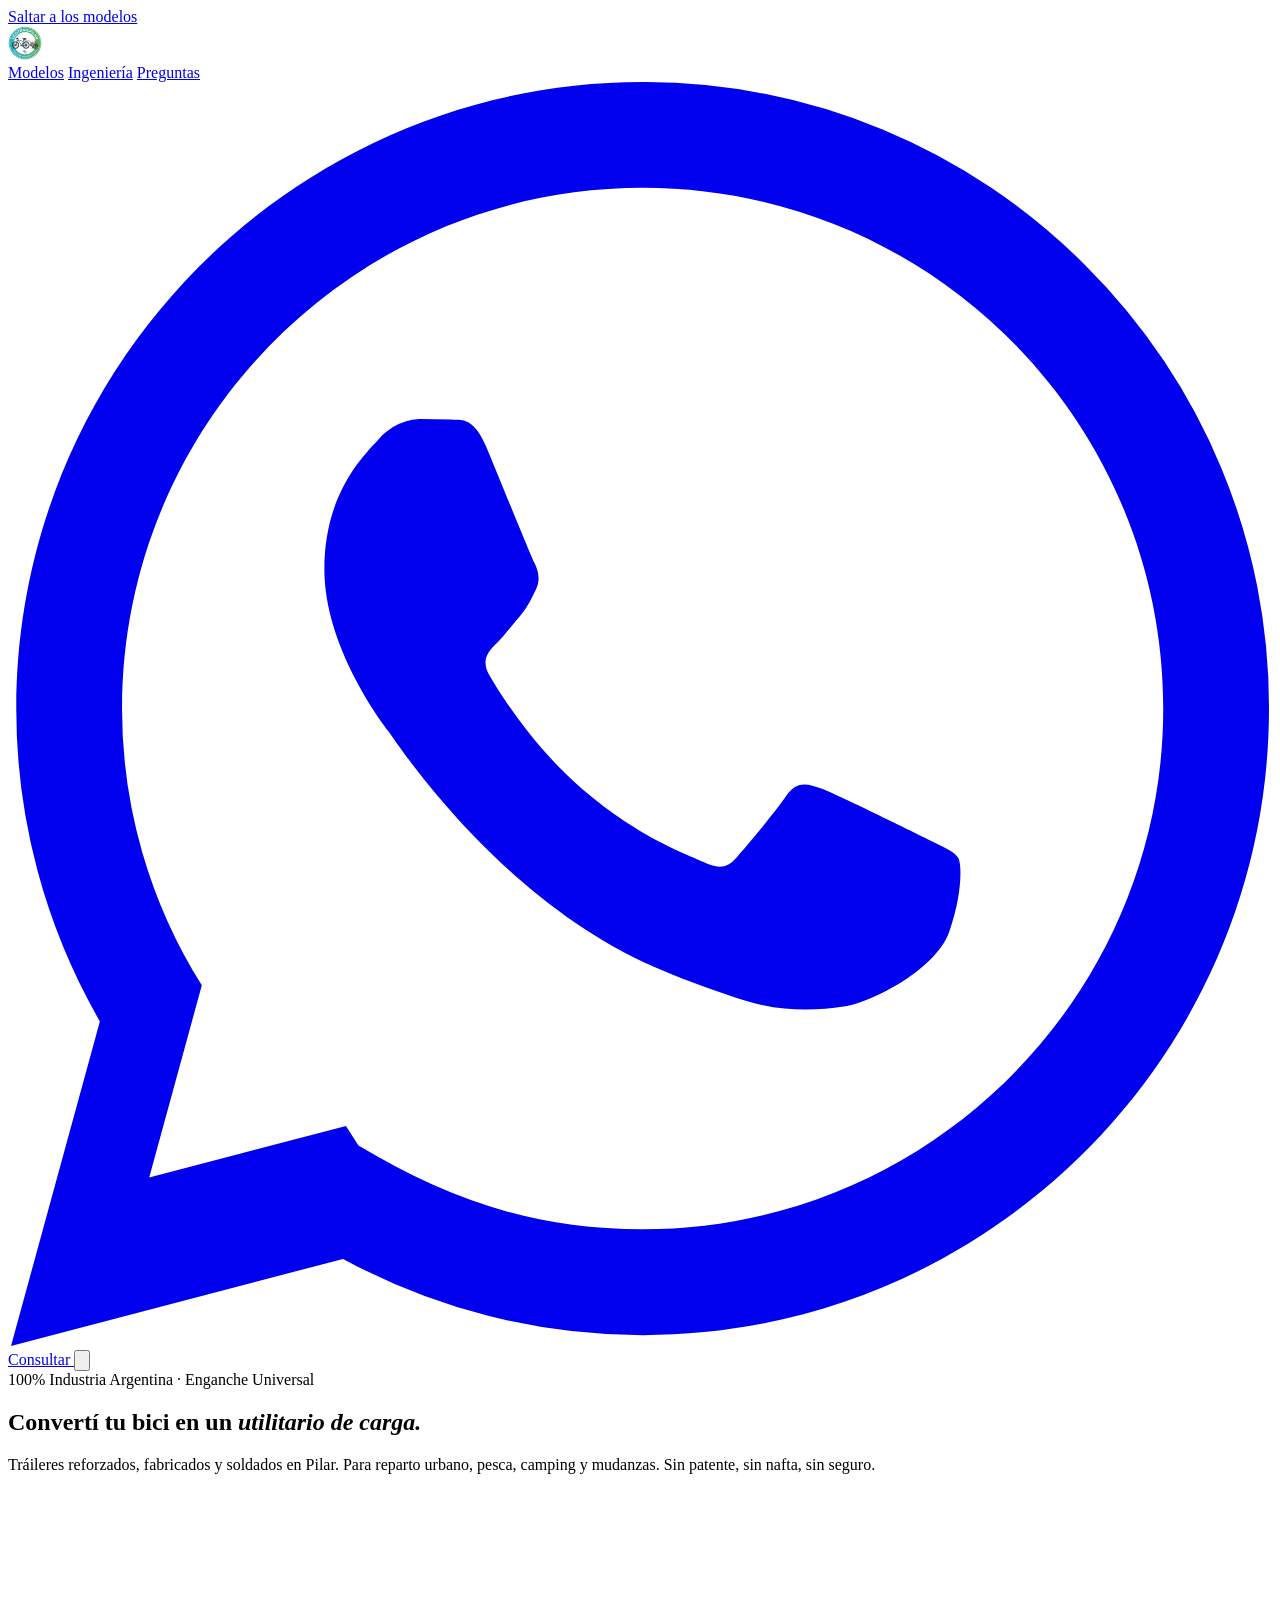
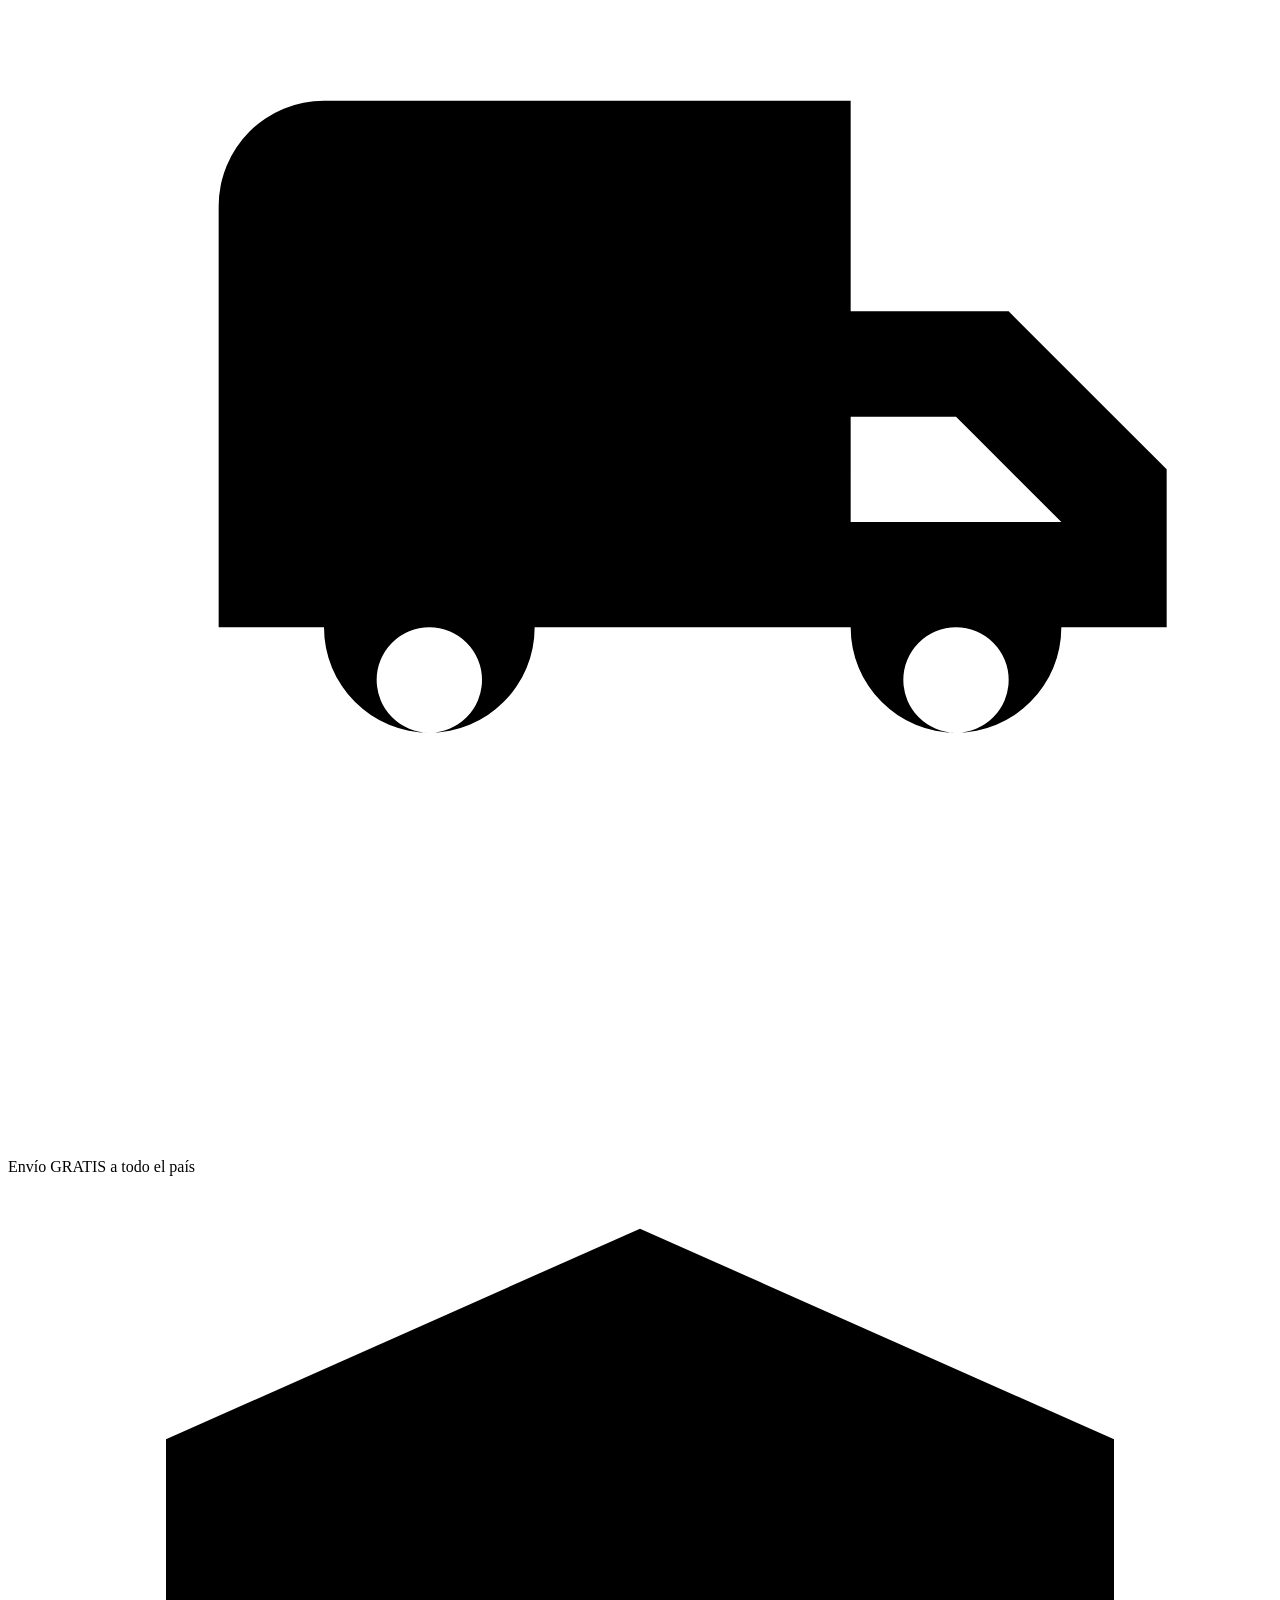
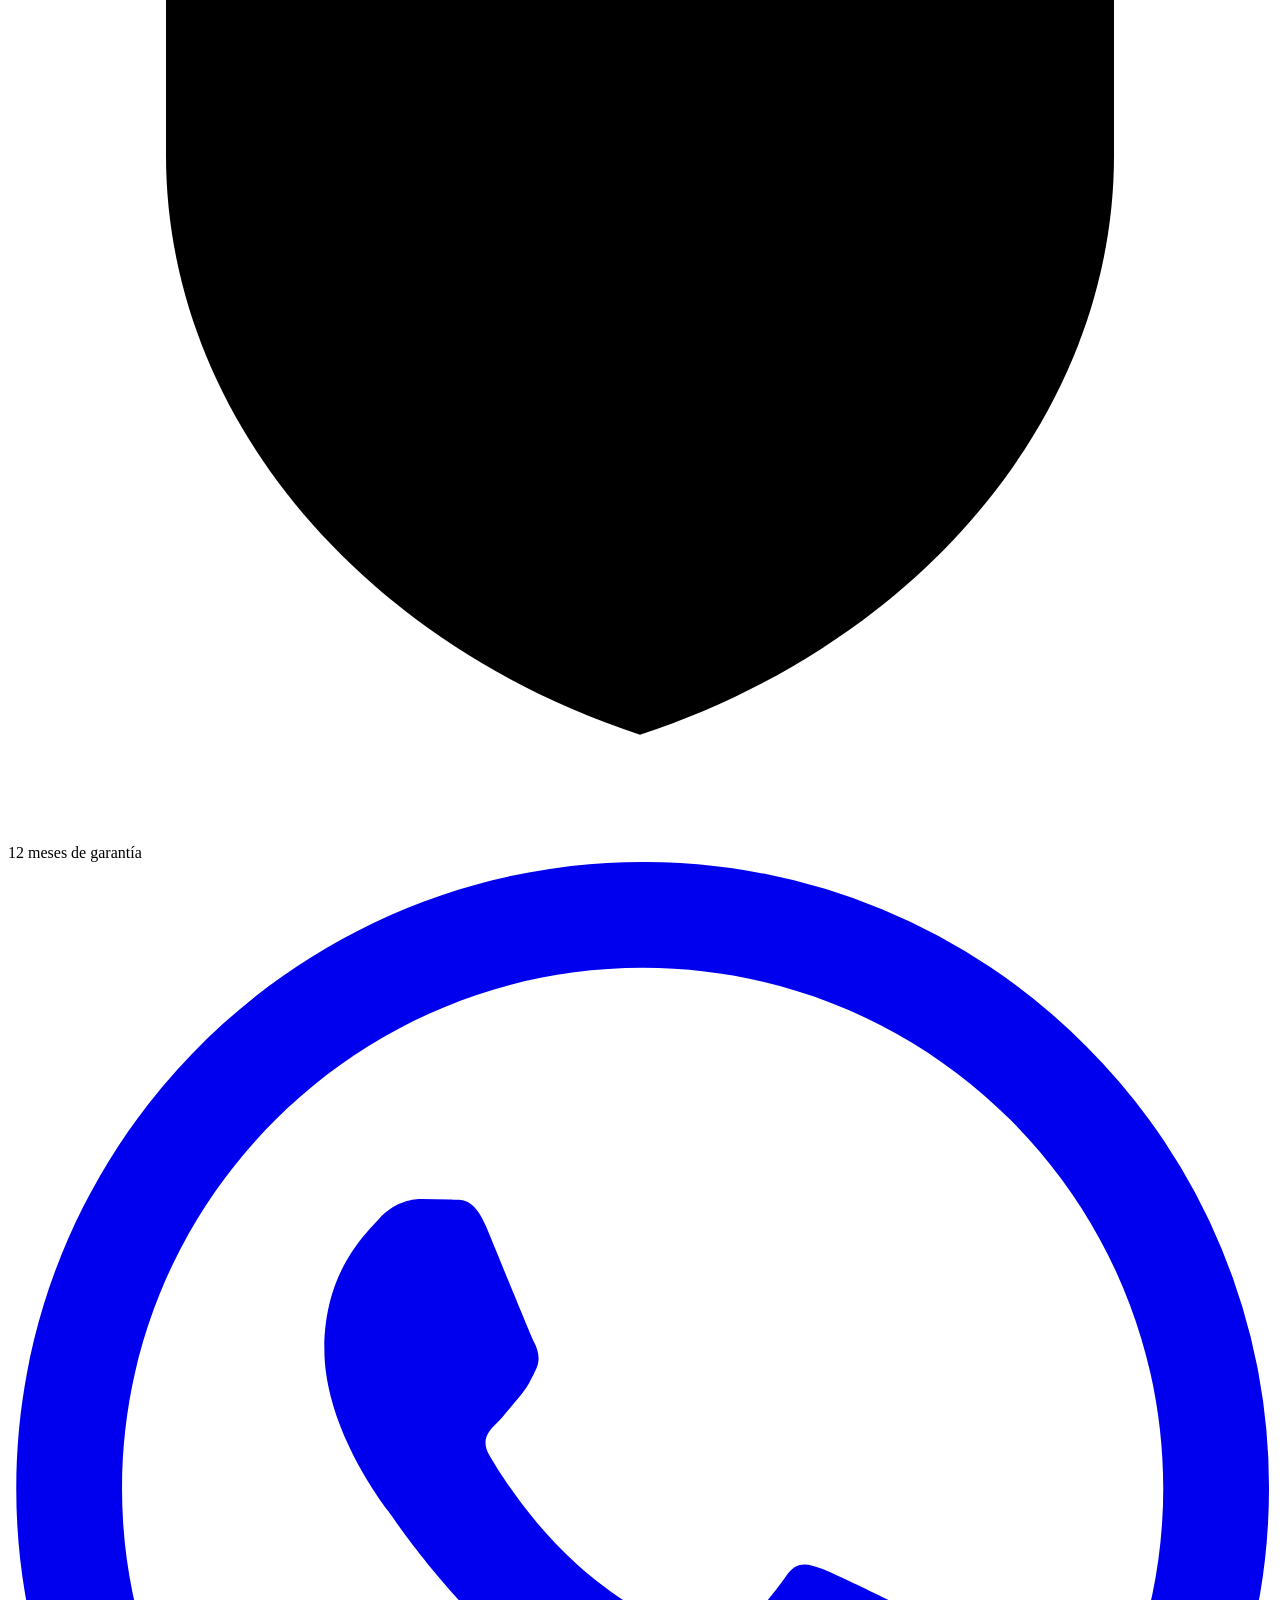
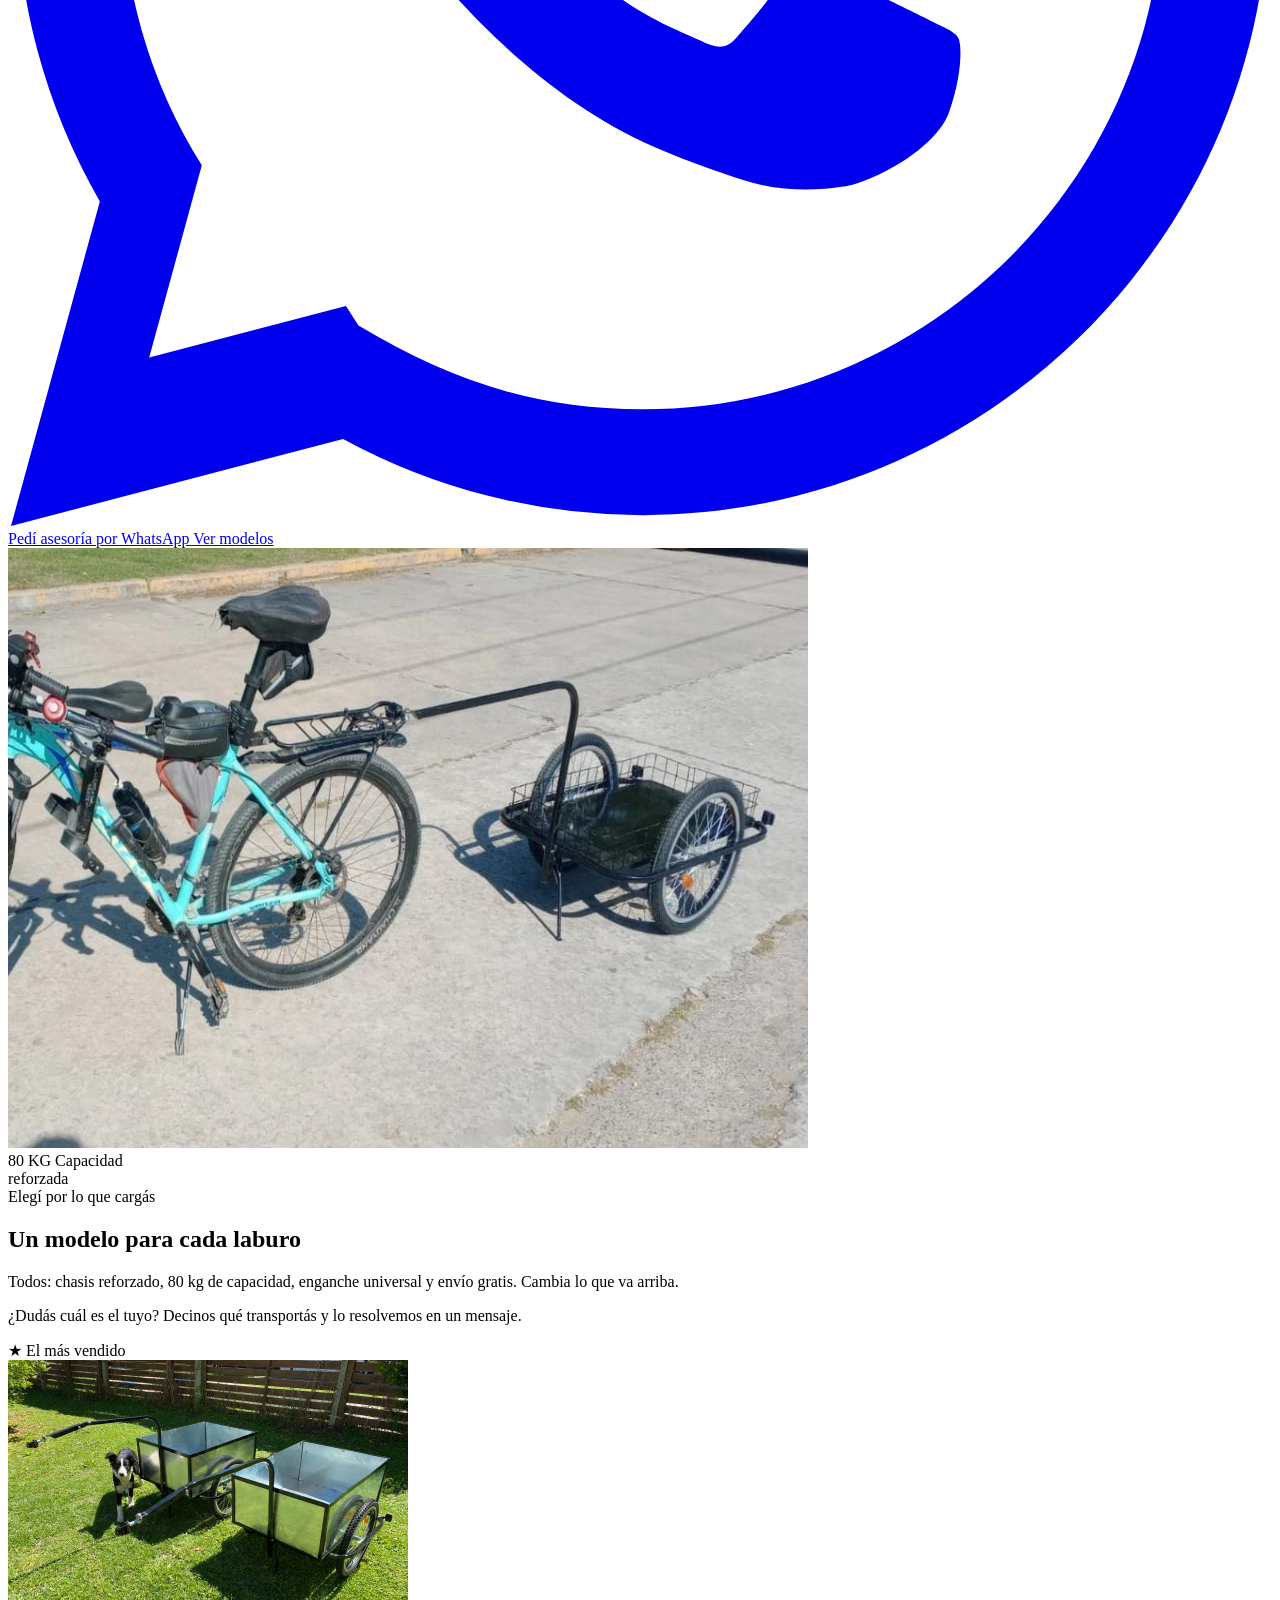
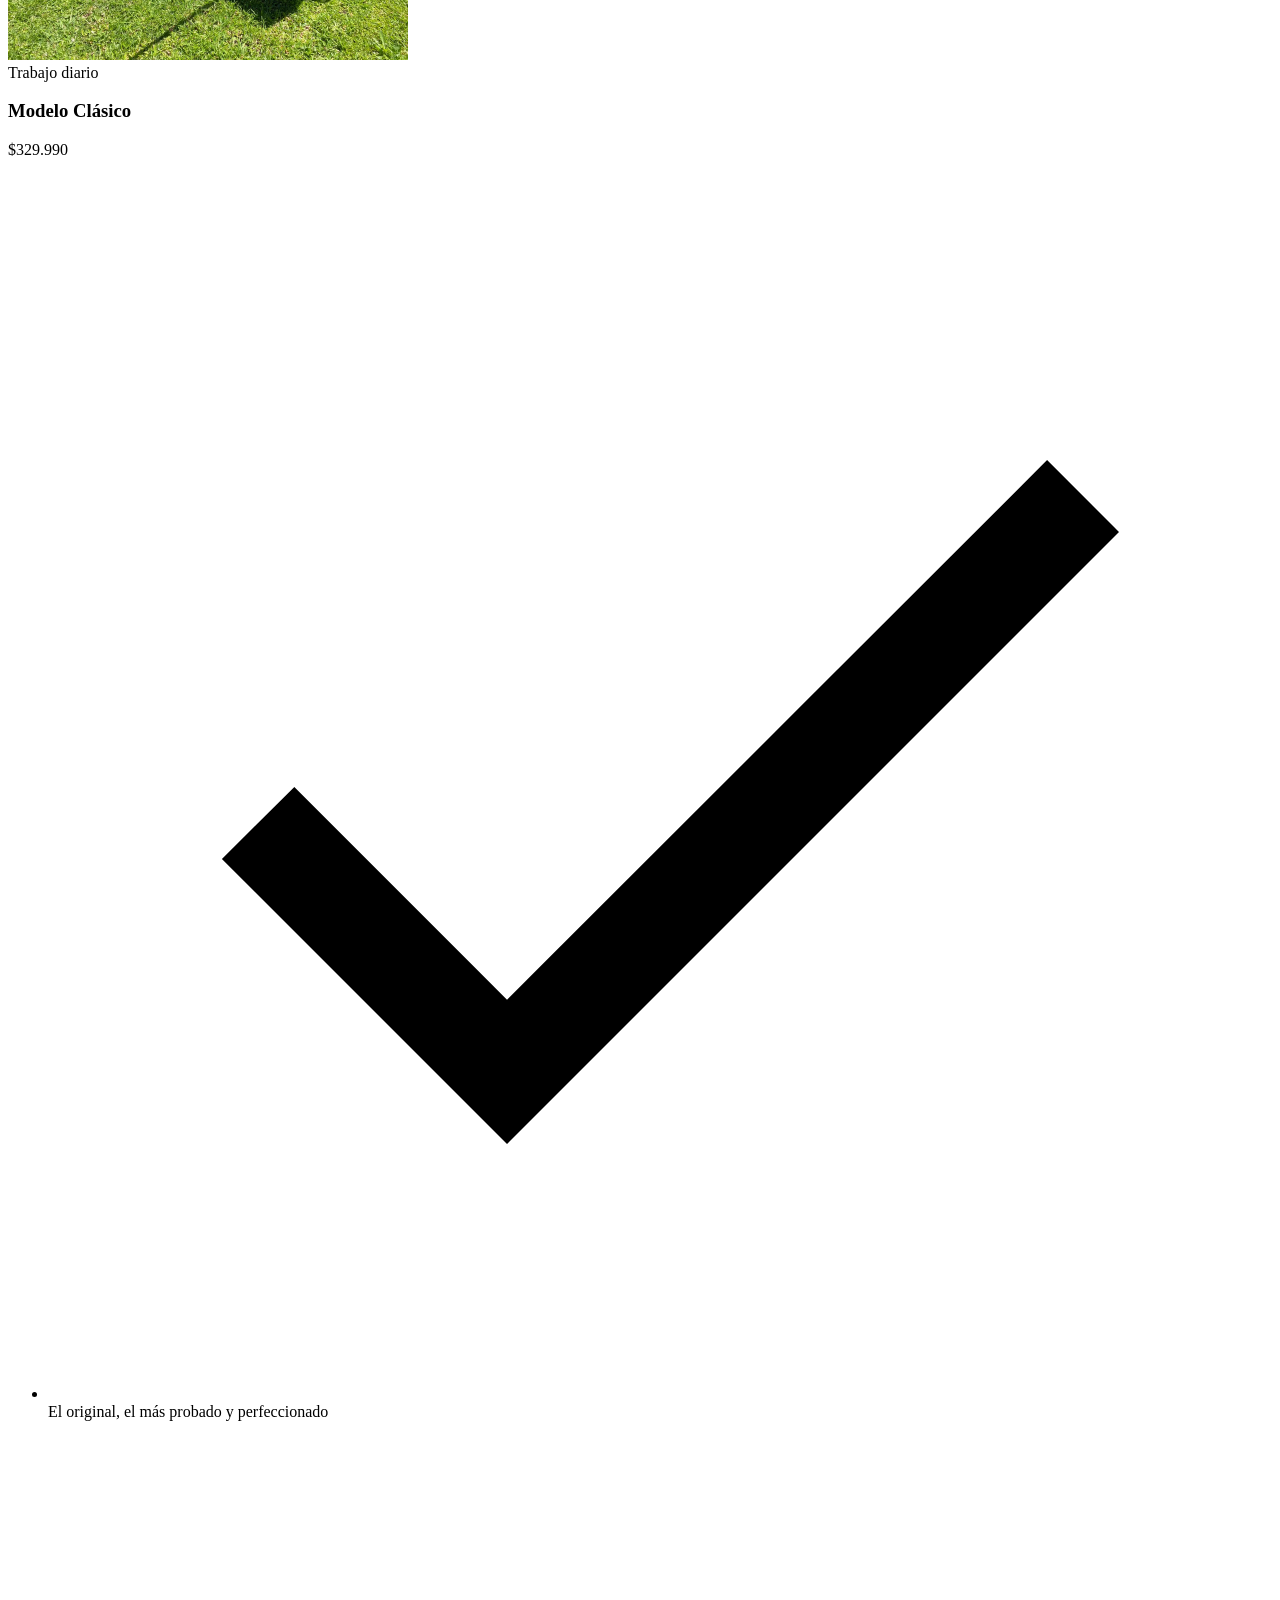
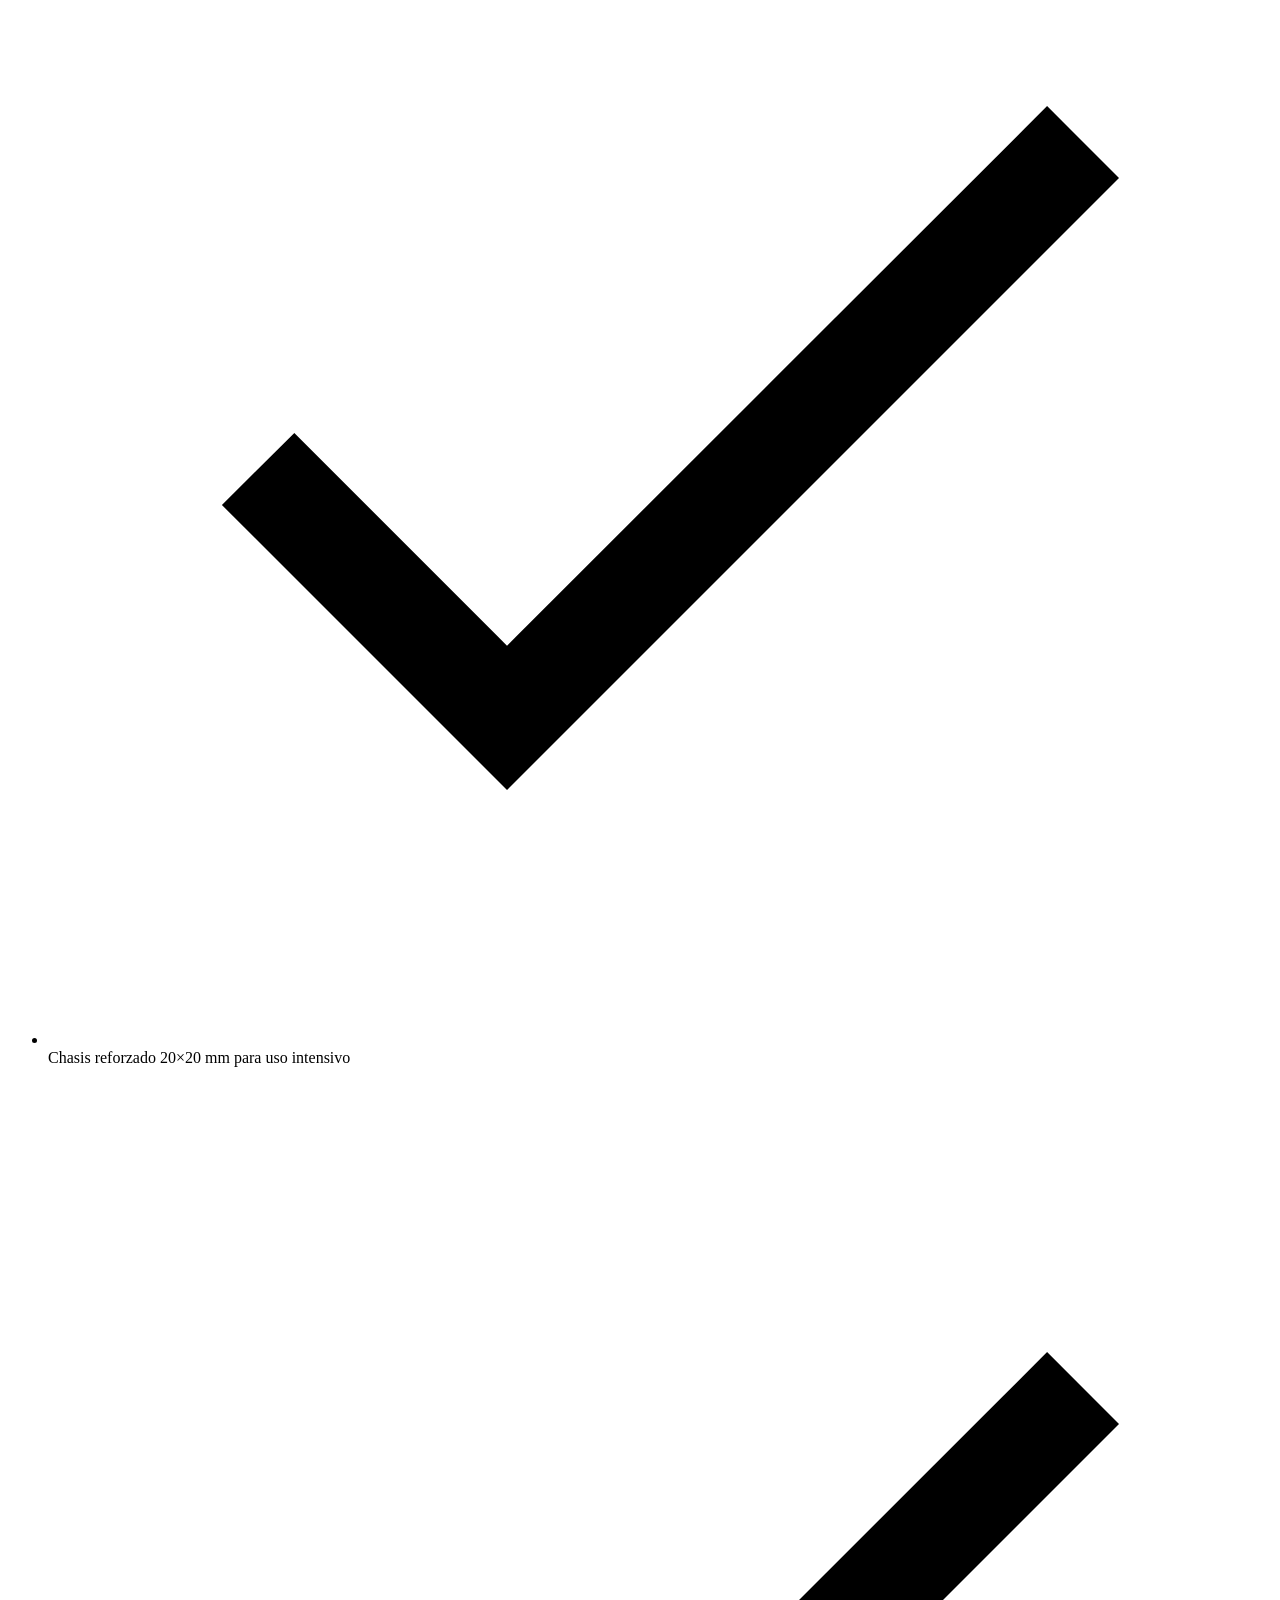
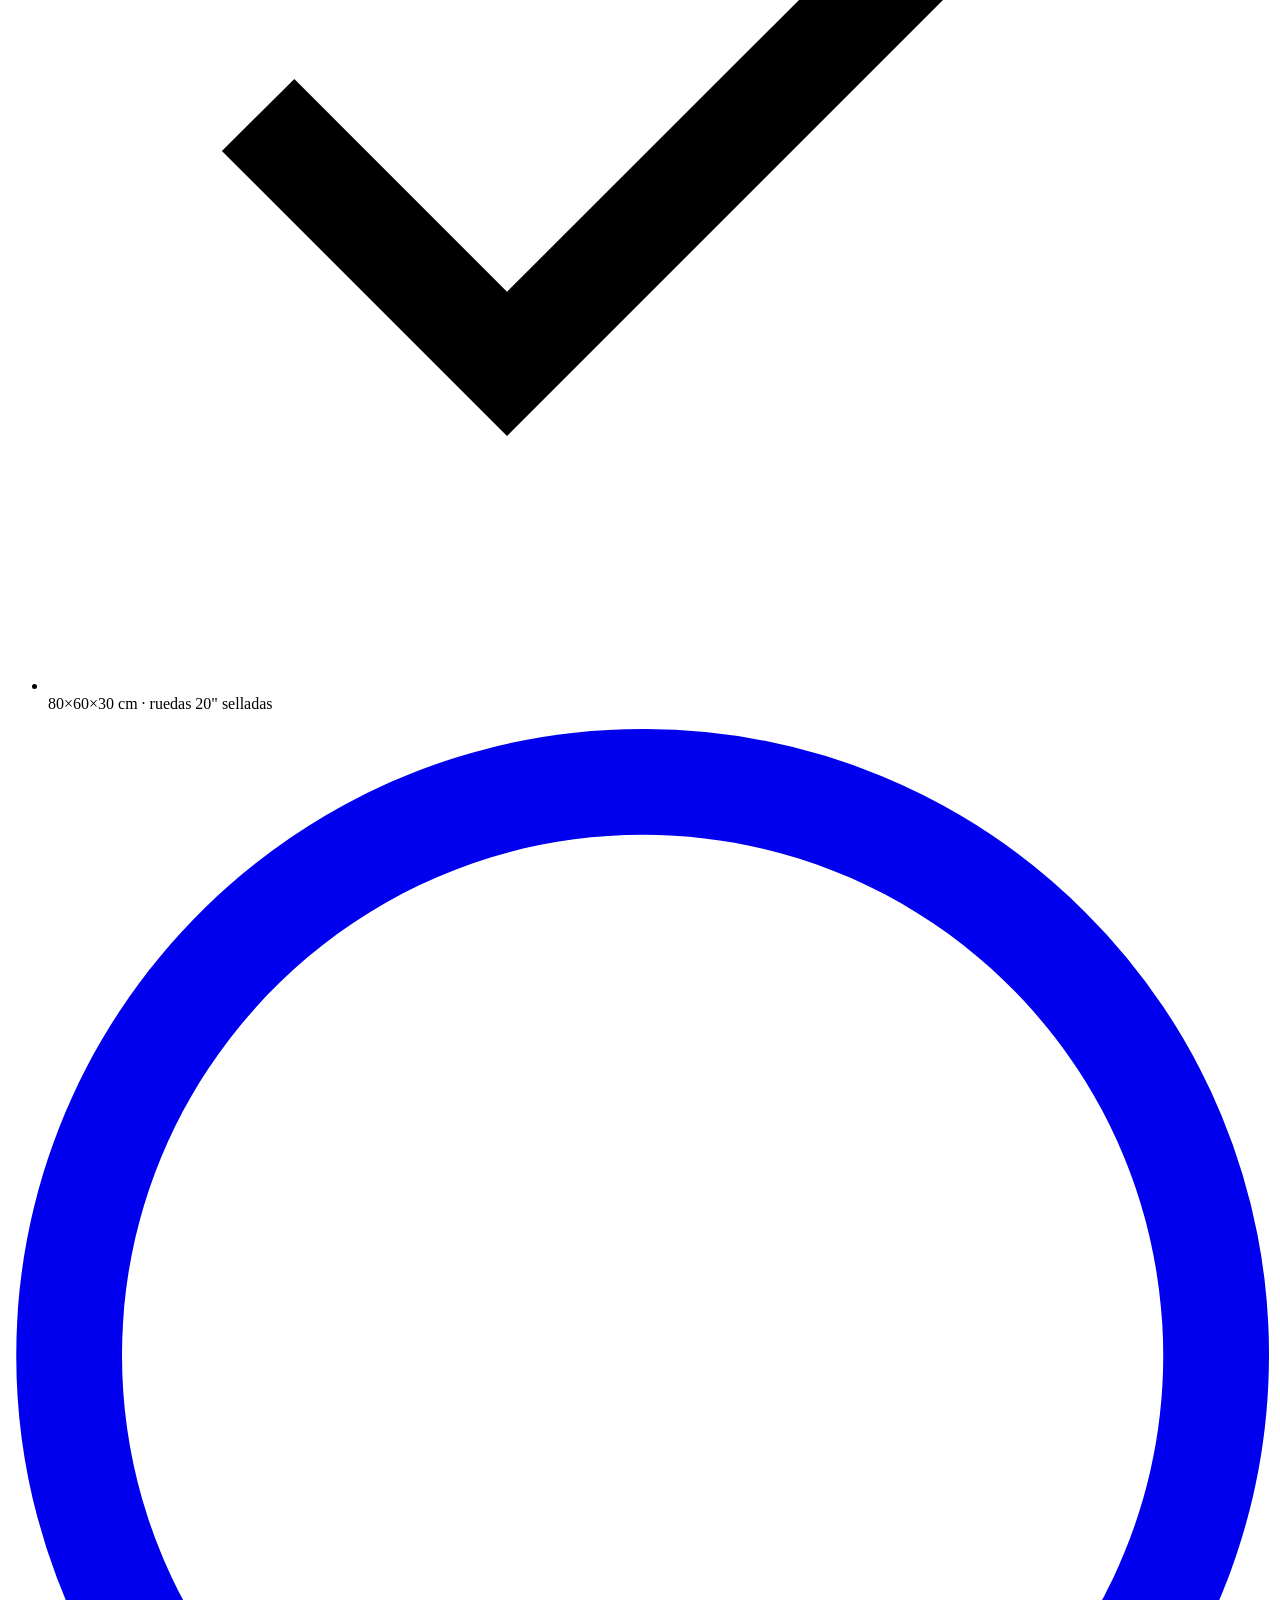
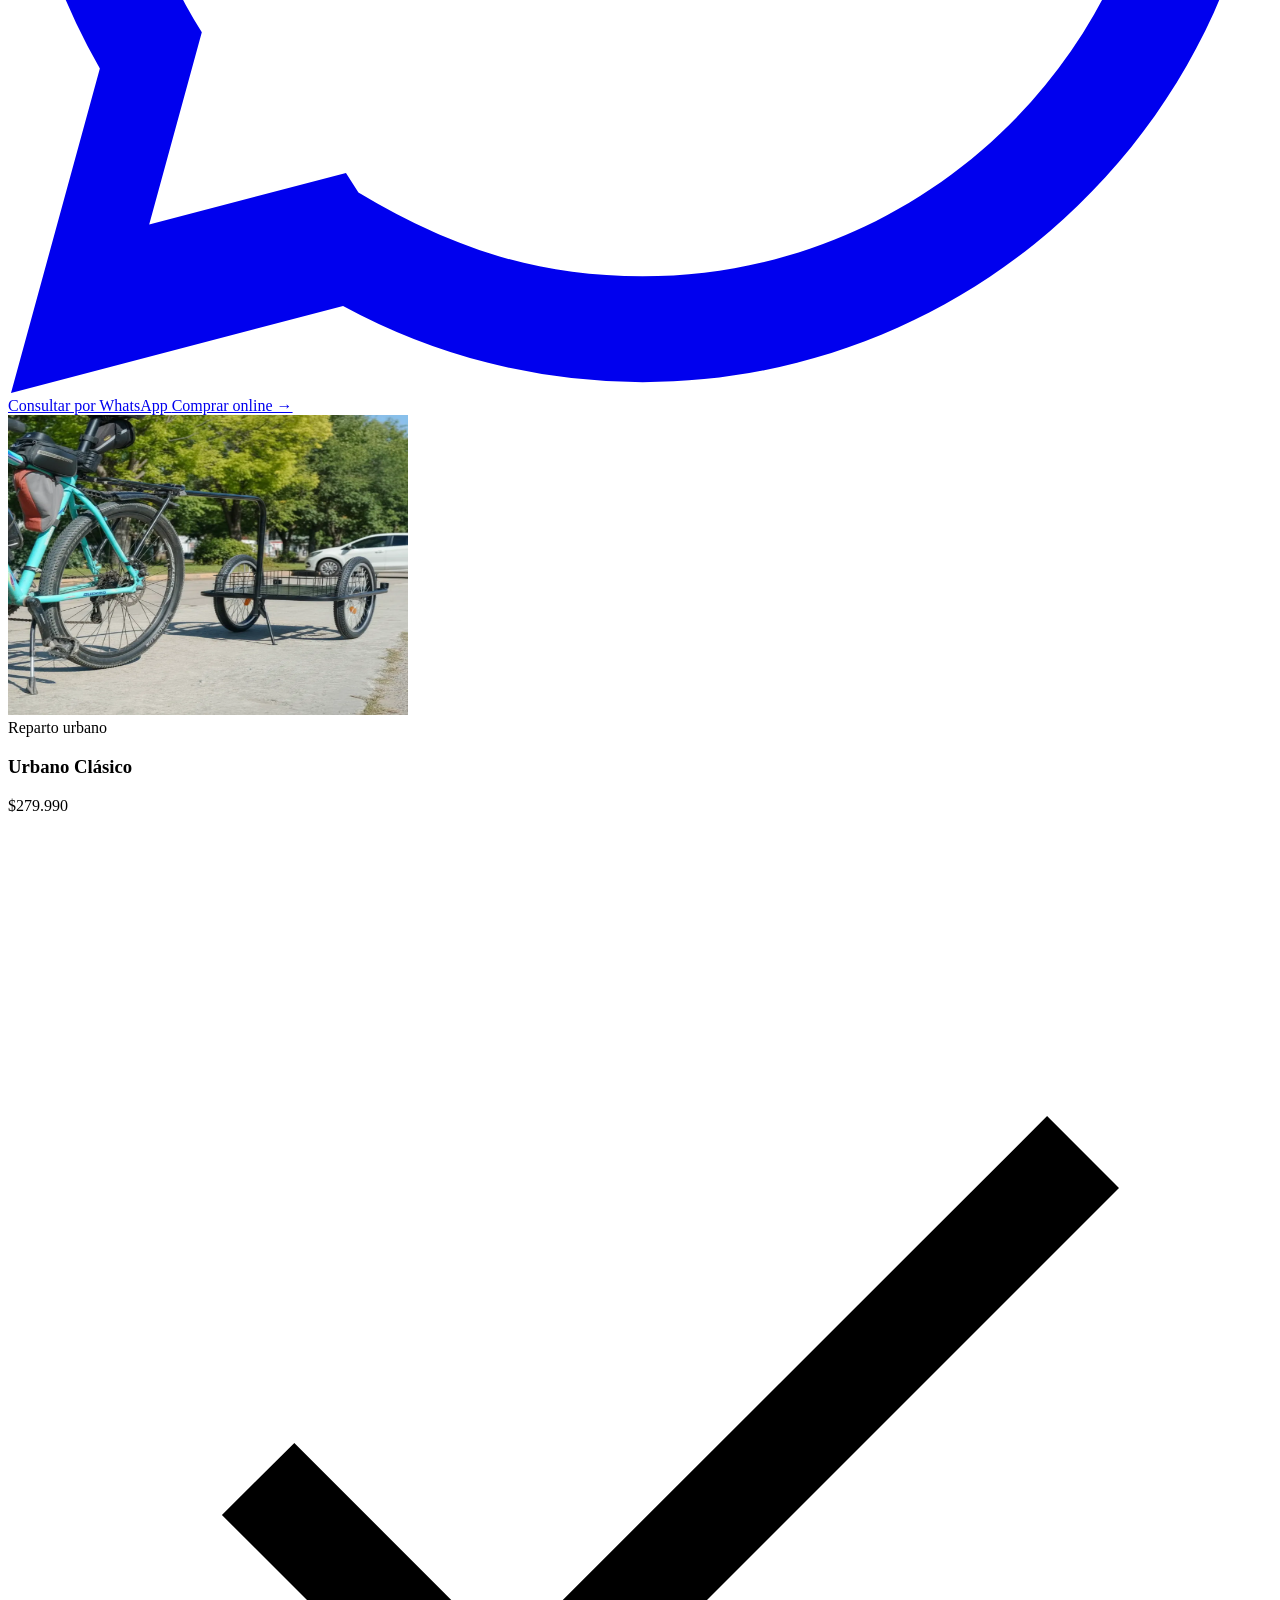
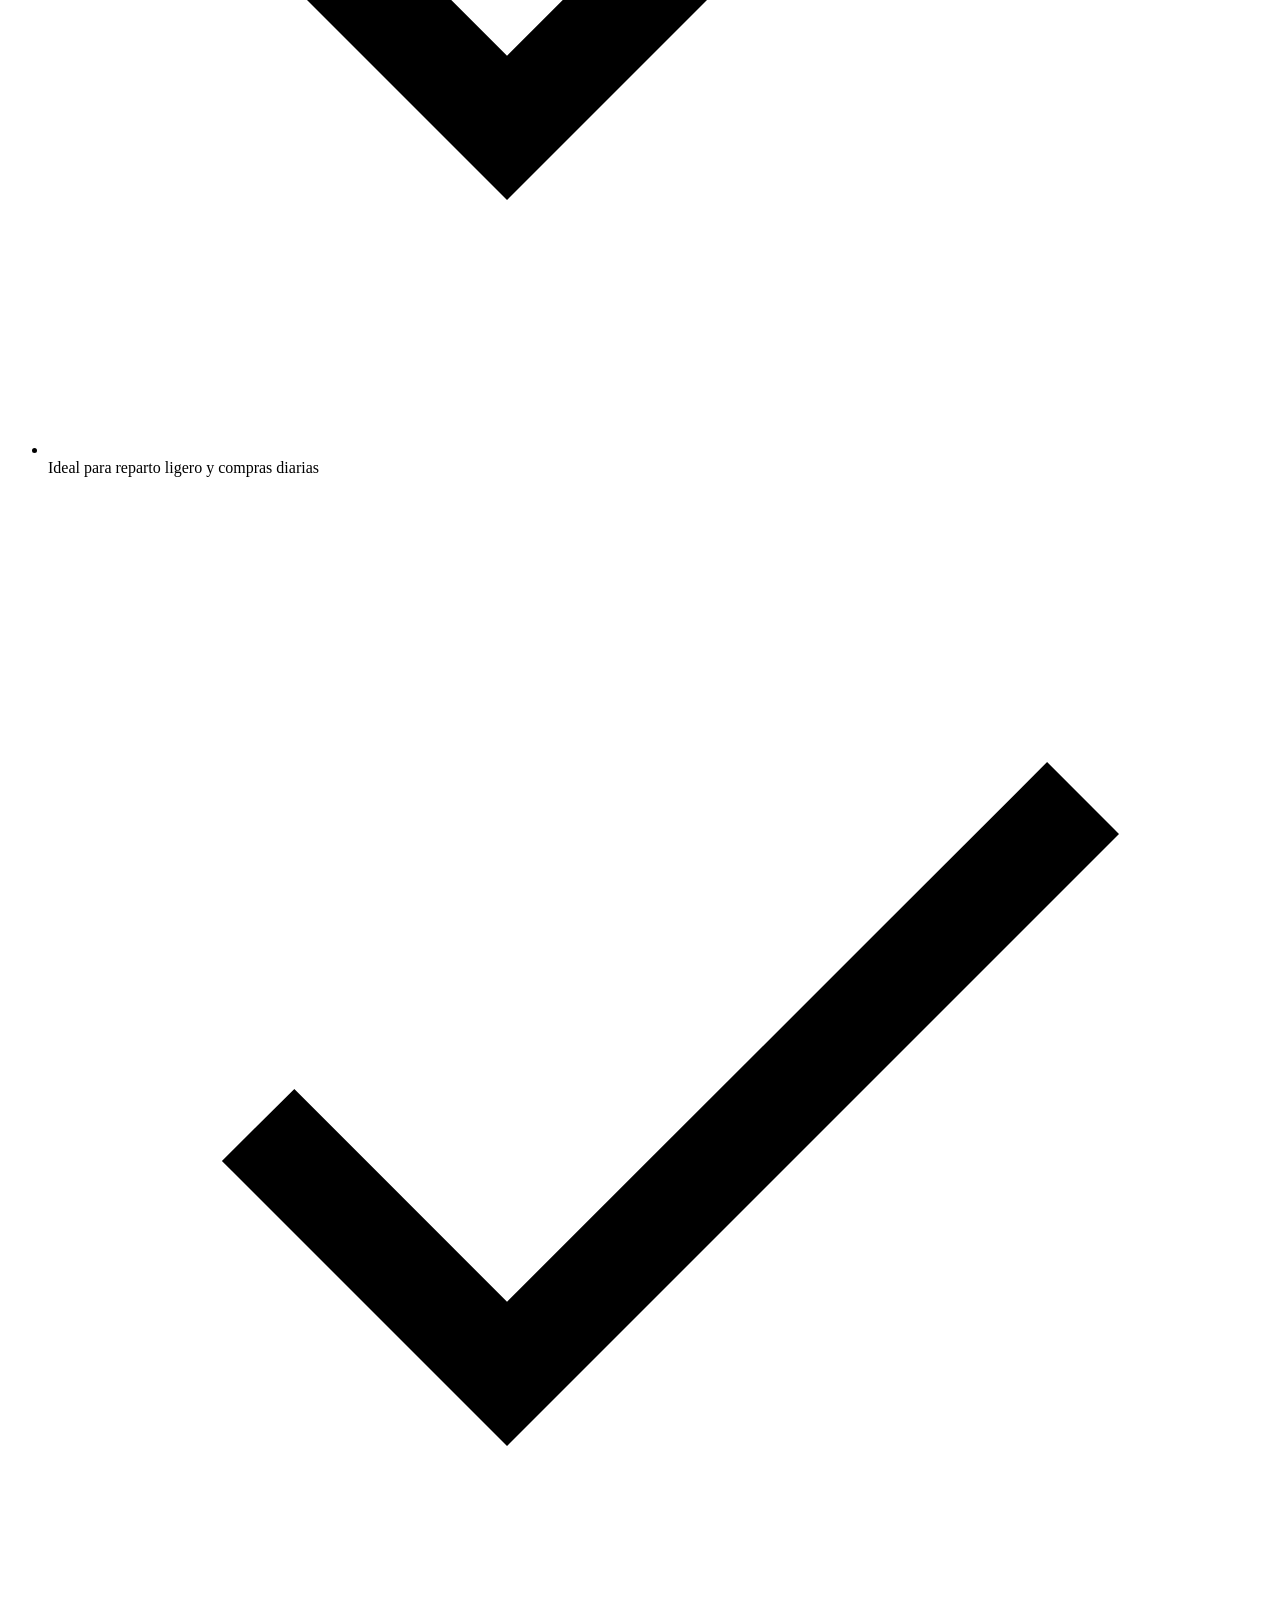
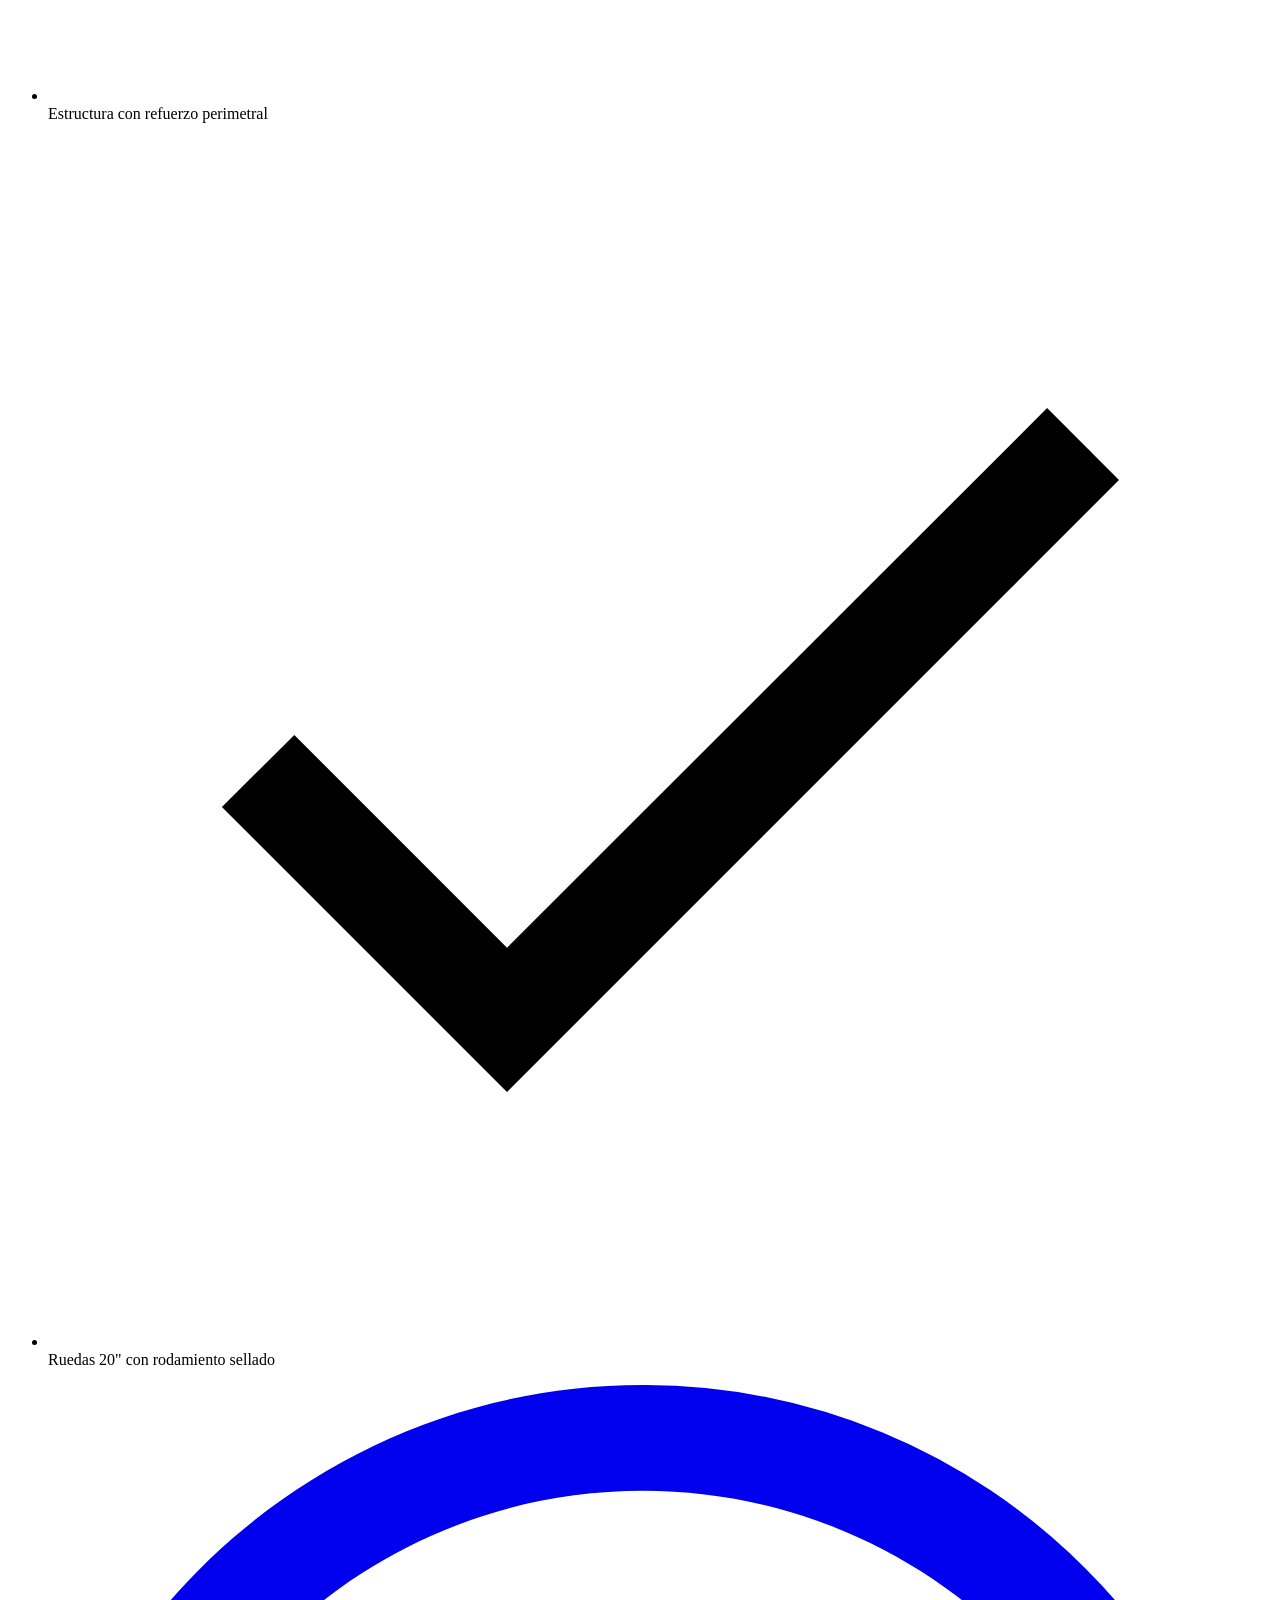
==== index.html @ e08addf8 "Create index.html" ====
<!DOCTYPE html>
<html lang="es">
<head>
    <!-- Google tag (gtag.js) -->
    <script async src="https://www.googletagmanager.com/gtag/js?id=G-WB73V3SQ96"></script>
    <script>
        window.dataLayer = window.dataLayer || [];
        function gtag(){dataLayer.push(arguments);}
        gtag('js', new Date());
        gtag('config', 'G-WB73V3SQ96');
    </script>
    <meta charset="UTF-8">
    <meta name="viewport" content="width=device-width, initial-scale=1.0, viewport-fit=cover">
    <title>Tráileres para Bicicleta Reforzados | EcotrailPilar | Envío Gratis Argentina</title>
    <meta name="description" content="Tráileres para bicicleta de carga, reforzados y 100% industria argentina. Capacidad 80kg. Enganche universal. Reparto, pesca, camping. Envío gratis a todo el país.">
    <meta name="author" content="EcotrailPilar">
    <meta name="robots" content="index, follow, max-snippet:-1, max-image-preview:large, max-video-preview:-1">
    <link rel="canonical" href="https://ecotrailpilar.com/">
    <meta name="theme-color" content="#0b0c0e">
    <link rel="icon" type="image/svg+xml" href="data:image/svg+xml,%3Csvg xmlns='http://www.w3.org/2000/svg' viewBox='0 0 100 100'%3E%3Crect width='100' height='100' rx='20' fill='%230b0c0e'/%3E%3Ctext x='50' y='72' font-family='Outfit, sans-serif' font-size='55' font-weight='900' fill='%23f59e0b' text-anchor='middle'%3EEP%3C/text%3E%3C/svg%3E">
    <link rel="icon" href="favicon.ico" type="image/x-icon">
    <meta property="og:type" content="website">
    <meta property="og:title" content="Tráileres para Bicicleta Reforzados | EcotrailPilar">
    <meta property="og:description" content="Tráileres de carga reforzados, 80kg, industria argentina. Enganche universal. Envío gratis a todo el país.">
    <meta property="og:image" content="assets/images/tetp.webp">
    <meta property="og:url" content="https://ecotrailpilar.com/">
    <meta property="og:site_name" content="EcotrailPilar">
    <meta name="twitter:card" content="summary_large_image">
    <meta name="twitter:title" content="Tráileres para Bicicleta Reforzados | EcotrailPilar">
    <meta name="twitter:description" content="Tráileres de carga reforzados, 80kg, industria argentina. ¡Envío gratis!">
    <meta name="twitter:image" content="assets/images/tetp.webp">
    <link rel="preconnect" href="https://fonts.googleapis.com">
    <link rel="preconnect" href="https://fonts.gstatic.com" crossorigin>
    <link href="https://fonts.googleapis.com/css2?family=Outfit:wght@600;800&family=Inter:wght@400;600&display=swap" rel="stylesheet">
    <link rel="preload" as="image" href="assets/images/tetp.webp" fetchpriority="high">

    <link rel="stylesheet" href="styles.css">
</head>
<body>
    <a href="#modelos" class="skip-link">Saltar a los modelos</a>

    <header id="hdr">
        <div class="container header-row">
            <a href="/" class="logo" aria-label="EcotrailPilar — Inicio">
                <img src="assets/images/logo.webp" alt="EcotrailPilar" height="34"
                     onerror="this.style.display='none';this.insertAdjacentHTML('afterend','<span class=&quot;logo-fallback&quot;>Ecotrail<b>Pilar</b></span>')">
            </a>
            <nav class="nav" id="nav" aria-label="Navegación principal">
                <a href="#modelos">Modelos</a>
                <a href="#ingenieria">Ingeniería</a>
                <a href="#faq">Preguntas</a>
            </nav>
            <a class="btn btn--wa header-cta" target="_blank" rel="noopener"
               href="https://wa.me/5491159484880?text=Hola%20EcotrailPilar%2C%20quiero%20consultar%20por%20un%20tr%C3%A1iler.">
                <svg viewBox="0 0 24 24" fill="currentColor"><path d="M.057 24l1.687-6.163a11.867 11.867 0 01-1.587-5.946C.16 5.335 5.495 0 12.05 0a11.817 11.817 0 018.413 3.488 11.824 11.824 0 013.48 8.414c-.003 6.557-5.338 11.892-11.893 11.892a11.9 11.9 0 01-5.688-1.448L.057 24zm6.597-3.807c1.676.995 3.276 1.591 5.392 1.592 5.448 0 9.886-4.434 9.889-9.885.002-5.462-4.415-9.89-9.881-9.892-5.452 0-9.887 4.434-9.889 9.884a9.86 9.86 0 001.515 5.26l-.999 3.648 3.736-.979zm11.387-5.464c-.074-.124-.272-.198-.57-.347-.297-.149-1.758-.868-2.031-.967-.272-.099-.47-.149-.669.149-.198.297-.768.967-.941 1.165-.173.198-.347.223-.644.074-.297-.149-1.255-.462-2.39-1.475-.883-.788-1.48-1.761-1.653-2.059-.173-.297-.018-.458.13-.606.134-.133.297-.347.446-.521.151-.172.2-.296.3-.495.099-.198.05-.372-.025-.521-.075-.148-.669-1.611-.916-2.206-.242-.579-.487-.501-.669-.51l-.57-.01c-.198 0-.52.074-.792.372s-1.04 1.016-1.04 2.479 1.065 2.876 1.213 3.074c.149.198 2.095 3.2 5.076 4.487.709.306 1.263.489 1.694.626.712.226 1.36.194 1.872.118.571-.085 1.758-.719 2.006-1.413.248-.695.248-1.29.173-1.414z"/></svg>
                Consultar
            </a>
            <button class="burger" id="burger" aria-label="Abrir menú" aria-expanded="false">
                <svg viewBox="0 0 24 24" fill="none" stroke="currentColor" stroke-width="2"><line x1="3" y1="6" x2="21" y2="6"/><line x1="3" y1="12" x2="21" y2="12"/><line x1="3" y1="18" x2="21" y2="18"/></svg>
            </button>
        </div>
    </header>

    <main>
        <!-- HERO -->
        <section class="hero">
            <div class="container hero-grid">
                <div class="hero-text">
                    <span class="hero-tag">100% Industria Argentina · Enganche Universal</span>
                    <h1>Convertí tu bici en un <em>utilitario de carga.</em></h1>
                    <p class="hero-sub">Tráileres reforzados, fabricados y soldados en Pilar. Para reparto urbano, pesca, camping y mudanzas. Sin patente, sin nafta, sin seguro.</p>
                    <div class="hero-strip">
                        <span class="pill pill--free">
                            <svg viewBox="0 0 24 24" fill="currentColor"><path d="M3 4h13v10H3z" opacity=".0"/><path d="M16 8h3l3 3v3h-2a2 2 0 11-4 0H10a2 2 0 11-4 0H4V6a2 2 0 012-2h10v4zm0 2v2h4l-2-2h-2zM8 14a1 1 0 100 2 1 1 0 000-2zm10 0a1 1 0 100 2 1 1 0 000-2z"/></svg>
                            Envío GRATIS a todo el país
                        </span>
                        <span class="pill">
                            <svg viewBox="0 0 24 24" fill="currentColor"><path d="M12 1l9 4v6c0 5-3.8 9.3-9 11-5.2-1.7-9-6-9-11V5l9-4z"/></svg>
                            12 meses de garantía
                        </span>
                    </div>
                    <div class="hero-cta">
                        <a class="btn btn--wa" target="_blank" rel="noopener"
                           href="https://wa.me/5491159484880?text=Hola%20EcotrailPilar%2C%20vi%20sus%20tr%C3%A1ileres%20y%20quiero%20que%20me%20asesoren%20para%20elegir%20el%20modelo.">
                            <svg viewBox="0 0 24 24" fill="currentColor"><path d="M.057 24l1.687-6.163a11.867 11.867 0 01-1.587-5.946C.16 5.335 5.495 0 12.05 0a11.817 11.817 0 018.413 3.488 11.824 11.824 0 013.48 8.414c-.003 6.557-5.338 11.892-11.893 11.892a11.9 11.9 0 01-5.688-1.448L.057 24zm6.597-3.807c1.676.995 3.276 1.591 5.392 1.592 5.448 0 9.886-4.434 9.889-9.885.002-5.462-4.415-9.89-9.881-9.892-5.452 0-9.887 4.434-9.889 9.884a9.86 9.86 0 001.515 5.26l-.999 3.648 3.736-.979zm11.387-5.464c-.074-.124-.272-.198-.57-.347-.297-.149-1.758-.868-2.031-.967-.272-.099-.47-.149-.669.149-.198.297-.768.967-.941 1.165-.173.198-.347.223-.644.074-.297-.149-1.255-.462-2.39-1.475-.883-.788-1.48-1.761-1.653-2.059-.173-.297-.018-.458.13-.606.134-.133.297-.347.446-.521.151-.172.2-.296.3-.495.099-.198.05-.372-.025-.521-.075-.148-.669-1.611-.916-2.206-.242-.579-.487-.501-.669-.51l-.57-.01c-.198 0-.52.074-.792.372s-1.04 1.016-1.04 2.479 1.065 2.876 1.213 3.074c.149.198 2.095 3.2 5.076 4.487.709.306 1.263.489 1.694.626.712.226 1.36.194 1.872.118.571-.085 1.758-.719 2.006-1.413.248-.695.248-1.29.173-1.414z"/></svg>
                            Pedí asesoría por WhatsApp
                        </a>
                        <a class="btn btn--ghost" href="#modelos">Ver modelos</a>
                    </div>
                </div>
                <div class="hero-visual">
                    <div class="hero-img-wrap">
                        <img src="assets/images/tetp.webp"
                             srcset="assets/images/tetp-small.webp 600w, assets/images/tetp-medium.webp 900w, assets/images/tetp.webp 1200w"
                             sizes="(max-width:820px) 100vw, 560px"
                             alt="Tráiler para bicicleta EcotrailPilar cargado con herramientas, uso urbano"
                             fetchpriority="high" width="800" height="600">
                    </div>
                    <div class="load-plate" aria-hidden="true">
                        <span class="load-plate__num">80</span>
                        <span class="load-plate__right">
                            <span class="load-plate__unit">KG</span>
                            <span class="load-plate__label">Capacidad<br>reforzada</span>
                        </span>
                    </div>
                </div>
            </div>
        </section>

        <!-- MODELOS -->
        <section id="modelos" class="section section--alt">
            <div class="container">
                <div class="section-head">
                    <span class="eyebrow">Elegí por lo que cargás</span>
                    <h2>Un modelo para cada laburo</h2>
                    <p>Todos: chasis reforzado, 80 kg de capacidad, enganche universal y envío gratis. Cambia lo que va arriba.</p>
                </div>
                <p class="filter-note">¿Dudás cuál es el tuyo? Decinos qué transportás y lo resolvemos en un mensaje.</p>
                <div class="models">

                    <!-- Clásico (best seller, va primero) -->
                    <article class="card reveal">
                        <div class="tag-top tag-best">★ El más vendido</div>
                        <div class="card-img"><img src="assets/images/clasico.webp" alt="Tráiler bicicleta Modelo Clásico EcotrailPilar" loading="lazy" width="400" height="300"></div>
                        <div class="card-body">
                            <div class="card-use">Trabajo diario</div>
                            <h3>Modelo Clásico</h3>
                            <div class="card-price">$329.990</div>
                            <ul class="card-specs">
                                <li><svg viewBox="0 0 24 24" fill="currentColor"><path d="M9 16.17L4.83 12l-1.42 1.41L9 19 21 7l-1.41-1.41z"/></svg> El original, el más probado y perfeccionado</li>
                                <li><svg viewBox="0 0 24 24" fill="currentColor"><path d="M9 16.17L4.83 12l-1.42 1.41L9 19 21 7l-1.41-1.41z"/></svg> Chasis reforzado 20×20 mm para uso intensivo</li>
                                <li><svg viewBox="0 0 24 24" fill="currentColor"><path d="M9 16.17L4.83 12l-1.42 1.41L9 19 21 7l-1.41-1.41z"/></svg> 80×60×30 cm · ruedas 20" selladas</li>
                            </ul>
                            <div class="card-actions">
                                <a class="btn btn--wa" target="_blank" rel="noopener" href="https://wa.me/5491159484880?text=Hola%20EcotrailPilar%2C%20me%20interesa%20el%20MODELO%20CL%C3%81SICO%20(%24329.990).%20%C2%BFMe%20asesoran%3F">
                                    <svg viewBox="0 0 24 24" fill="currentColor"><path d="M.057 24l1.687-6.163a11.867 11.867 0 01-1.587-5.946C.16 5.335 5.495 0 12.05 0a11.817 11.817 0 018.413 3.488 11.824 11.824 0 013.48 8.414c-.003 6.557-5.338 11.892-11.893 11.892a11.9 11.9 0 01-5.688-1.448L.057 24zm6.597-3.807c1.676.995 3.276 1.591 5.392 1.592 5.448 0 9.886-4.434 9.889-9.885.002-5.462-4.415-9.89-9.881-9.892-5.452 0-9.887 4.434-9.889 9.884a9.86 9.86 0 001.515 5.26l-.999 3.648 3.736-.979z"/></svg>
                                    Consultar por WhatsApp
                                </a>
                                <a class="link-buy" target="_blank" rel="noopener" href="https://ecotrail.mitiendanube.com/productos/trailer-para-bicicleta-clasico-reforzado-ecotrail-pilar/">Comprar online →</a>
                            </div>
                        </div>
                    </article>

                    <!-- Urbano Clásico -->
                    <article class="card reveal">
                        <div class="card-img"><img src="assets/images/urbano.webp" alt="Tráiler bicicleta Urbano Clásico EcotrailPilar — reparto y compras" loading="lazy" width="400" height="300"></div>
                        <div class="card-body">
                            <div class="card-use">Reparto urbano</div>
                            <h3>Urbano Clásico</h3>
                            <div class="card-price">$279.990</div>
                            <ul class="card-specs">
                                <li><svg viewBox="0 0 24 24" fill="currentColor"><path d="M9 16.17L4.83 12l-1.42 1.41L9 19 21 7l-1.41-1.41z"/></svg> Ideal para reparto ligero y compras diarias</li>
                                <li><svg viewBox="0 0 24 24" fill="currentColor"><path d="M9 16.17L4.83 12l-1.42 1.41L9 19 21 7l-1.41-1.41z"/></svg> Estructura con refuerzo perimetral</li>
                                <li><svg viewBox="0 0 24 24" fill="currentColor"><path d="M9 16.17L4.83 12l-1.42 1.41L9 19 21 7l-1.41-1.41z"/></svg> Ruedas 20" con rodamiento sellado</li>
                            </ul>
                            <div class="card-actions">
                                <a class="btn btn--wa" target="_blank" rel="noopener" href="https://wa.me/5491159484880?text=Hola%20EcotrailPilar%2C%20me%20interesa%20el%20URBANO%20CL%C3%81SICO%20(%24279.990).%20%C2%BFMe%20asesoran%3F">
                                    <svg viewBox="0 0 24 24" fill="currentColor"><path d="M.057 24l1.687-6.163a11.867 11.867 0 01-1.587-5.946C.16 5.335 5.495 0 12.05 0a11.817 11.817 0 018.413 3.488 11.824 11.824 0 013.48 8.414c-.003 6.557-5.338 11.892-11.893 11.892a11.9 11.9 0 01-5.688-1.448L.057 24zm6.597-3.807c1.676.995 3.276 1.591 5.392 1.592 5.448 0 9.886-4.434 9.889-9.885.002-5.462-4.415-9.89-9.881-9.892-5.452 0-9.887 4.434-9.889 9.884a9.86 9.86 0 001.515 5.26l-.999 3.648 3.736-.979z"/></svg>
                                    Consultar por WhatsApp
                                </a>
                                <a class="link-buy" target="_blank" rel="noopener" href="https://ecotrail.mitiendanube.com/productos/trailer-para-bicicleta-urbano-100-kg-reforzado-ecotrail-pilar/">Comprar online →</a>
                            </div>
                        </div>
                    </article>

                    <!-- Utilitario Enrejado -->
                    <article class="card reveal">
                        <div class="card-img"><img src="assets/images/utilitario.webp" alt="Tráiler bicicleta Utilitario Enrejado reforzado para cargas voluminosas" loading="lazy" width="400" height="300"></div>
                        <div class="card-body">
                            <div class="card-use">Cargas voluminosas</div>
                            <h3>Utilitario Enrejado</h3>
                            <div class="card-price">$369.990</div>
                            <ul class="card-specs">
                                <li><svg viewBox="0 0 24 24" fill="currentColor"><path d="M9 16.17L4.83 12l-1.42 1.41L9 19 21 7l-1.41-1.41z"/></svg> Malla de acero soldada, máxima contención</li>
                                <li><svg viewBox="0 0 24 24" fill="currentColor"><path d="M9 16.17L4.83 12l-1.42 1.41L9 19 21 7l-1.41-1.41z"/></svg> Para cajas y cargas grandes</li>
                                <li><svg viewBox="0 0 24 24" fill="currentColor"><path d="M9 16.17L4.83 12l-1.42 1.41L9 19 21 7l-1.41-1.41z"/></svg> Chasis reforzado · 80 kg de capacidad</li>
                            </ul>
                            <div class="card-actions">
                                <a class="btn btn--wa" target="_blank" rel="noopener" href="https://wa.me/5491159484880?text=Hola%20EcotrailPilar%2C%20me%20interesa%20el%20UTILITARIO%20ENREJADO%20(%24369.990).%20%C2%BFMe%20asesoran%3F">
                                    <svg viewBox="0 0 24 24" fill="currentColor"><path d="M.057 24l1.687-6.163a11.867 11.867 0 01-1.587-5.946C.16 5.335 5.495 0 12.05 0a11.817 11.817 0 018.413 3.488 11.824 11.824 0 013.48 8.414c-.003 6.557-5.338 11.892-11.893 11.892a11.9 11.9 0 01-5.688-1.448L.057 24zm6.597-3.807c1.676.995 3.276 1.591 5.392 1.592 5.448 0 9.886-4.434 9.889-9.885.002-5.462-4.415-9.89-9.881-9.892-5.452 0-9.887 4.434-9.889 9.884a9.86 9.86 0 001.515 5.26l-.999 3.648 3.736-.979z"/></svg>
                                    Consultar por WhatsApp
                                </a>
                                <a class="link-buy" target="_blank" rel="noopener" href="https://ecotrail.mitiendanube.com/productos/trailer-para-bicicleta-utilitario-reforzado-ecotrail-pilar/">Comprar online →</a>
                            </div>
                        </div>
                    </article>

                    <!-- Urbano Playo -->
                    <article class="card reveal">
                        <div class="card-img"><img src="assets/images/playo.webp" alt="Tráiler bicicleta Urbano Playo base plana para mudanzas y cajas grandes" loading="lazy" width="400" height="300"></div>
                        <div class="card-body">
                            <div class="card-use">Inicio económico</div>
                            <h3>Urbano Playo</h3>
                            <div class="card-price">$269.990</div>
                            <ul class="card-specs">
                                <li><svg viewBox="0 0 24 24" fill="currentColor"><path d="M9 16.17L4.83 12l-1.42 1.41L9 19 21 7l-1.41-1.41z"/></svg> Base plana libre para cargas irregulares</li>
                                <li><svg viewBox="0 0 24 24" fill="currentColor"><path d="M9 16.17L4.83 12l-1.42 1.41L9 19 21 7l-1.41-1.41z"/></svg> Centro de gravedad ultra bajo</li>
                                <li><svg viewBox="0 0 24 24" fill="currentColor"><path d="M9 16.17L4.83 12l-1.42 1.41L9 19 21 7l-1.41-1.41z"/></svg> Ideal para cajas grandes y mudanzas</li>
                            </ul>
                            <div class="card-actions">
                                <a class="btn btn--wa" target="_blank" rel="noopener" href="https://wa.me/5491159484880?text=Hola%20EcotrailPilar%2C%20me%20interesa%20el%20URBANO%20PLAYO%20(%24269.990).%20%C2%BFMe%20asesoran%3F">
                                    <svg viewBox="0 0 24 24" fill="currentColor"><path d="M.057 24l1.687-6.163a11.867 11.867 0 01-1.587-5.946C.16 5.335 5.495 0 12.05 0a11.817 11.817 0 018.413 3.488 11.824 11.824 0 013.48 8.414c-.003 6.557-5.338 11.892-11.893 11.892a11.9 11.9 0 01-5.688-1.448L.057 24zm6.597-3.807c1.676.995 3.276 1.591 5.392 1.592 5.448 0 9.886-4.434 9.889-9.885.002-5.462-4.415-9.89-9.881-9.892-5.452 0-9.887 4.434-9.889 9.884a9.86 9.86 0 001.515 5.26l-.999 3.648 3.736-.979z"/></svg>
                                    Consultar por WhatsApp
                                </a>
                                <a class="link-buy" target="_blank" rel="noopener" href="https://ecotrail.mitiendanube.com/productos/trailer-para-bicicleta-urbano-playo-reforzado-ecotrail-pilar/">Comprar online →</a>
                            </div>
                        </div>
                    </article>

                    <!-- Pescador -->
                    <article class="card reveal">
                        <div class="tag-top tag-new">Nuevo</div>
                        <div class="card-img"><img src="assets/images/pescador.webp" alt="Tráiler para bicicleta Pescador EcotrailPilar — playa y terrenos blandos" loading="lazy" width="400" height="300"></div>
                        <div class="card-body">
                            <div class="card-use">Pesca y playa</div>
                            <h3>Modelo Pescador</h3>
                            <div class="card-price">$249.990</div>
                            <ul class="card-specs">
                                <li><svg viewBox="0 0 24 24" fill="currentColor"><path d="M9 16.17L4.83 12l-1.42 1.41L9 19 21 7l-1.41-1.41z"/></svg> Diseñado para arena y terrenos blandos</li>
                                <li><svg viewBox="0 0 24 24" fill="currentColor"><path d="M9 16.17L4.83 12l-1.42 1.41L9 19 21 7l-1.41-1.41z"/></svg> Ruedas anchas de baja presión</li>
                                <li><svg viewBox="0 0 24 24" fill="currentColor"><path d="M9 16.17L4.83 12l-1.42 1.41L9 19 21 7l-1.41-1.41z"/></svg> Soportes especiales para cañas</li>
                            </ul>
                            <div class="card-actions">
                                <a class="btn btn--wa" target="_blank" rel="noopener" href="https://wa.me/5491159484880?text=Hola%20EcotrailPilar%2C%20me%20interesa%20el%20MODELO%20PESCADOR%20(%24249.990).%20%C2%BFMe%20asesoran%3F">
                                    <svg viewBox="0 0 24 24" fill="currentColor"><path d="M.057 24l1.687-6.163a11.867 11.867 0 01-1.587-5.946C.16 5.335 5.495 0 12.05 0a11.817 11.817 0 018.413 3.488 11.824 11.824 0 013.48 8.414c-.003 6.557-5.338 11.892-11.893 11.892a11.9 11.9 0 01-5.688-1.448L.057 24zm6.597-3.807c1.676.995 3.276 1.591 5.392 1.592 5.448 0 9.886-4.434 9.889-9.885.002-5.462-4.415-9.89-9.881-9.892-5.452 0-9.887 4.434-9.889 9.884a9.86 9.86 0 001.515 5.26l-.999 3.648 3.736-.979z"/></svg>
                                    Consultar por WhatsApp
                                </a>
                                <a class="link-buy" target="_blank" rel="noopener" href="https://ecotrail.mitiendanube.com/productos/trailer-para-bicicleta-carga-pesca-playa-ecotrail-pilar/">Comprar online →</a>
                            </div>
                        </div>
                    </article>

                </div>
            </div>
        </section>

        <!-- INGENIERÍA + VIDEO -->
        <section id="ingenieria" class="section">
            <div class="container">
                <div class="section-head">
                    <span class="eyebrow">No es un hobby. Es tu herramienta de trabajo.</span>
                    <h2>Ingeniería y refuerzo industrial</h2>
                </div>
                <div class="eng-grid">
                    <ul class="eng-points reveal">
                        <li>
                            <span class="eng-ico"><svg viewBox="0 0 24 24" fill="currentColor"><path d="M3 9h2v6H3zm16 0h2v6h-2zM7 7h10v10H7z"/></svg></span>
                            <div><h3>Estructura reforzada 20×20</h3><p>Chasis de acero soldado con refuerzos perimetrales. Soporta 80 kg sin deformarse.</p></div>
                        </li>
                        <li>
                            <span class="eng-ico"><svg viewBox="0 0 24 24" fill="currentColor"><path d="M3.9 12c0-1.7 1.4-3.1 3.1-3.1h4V7H7c-2.8 0-5 2.2-5 5s2.2 5 5 5h4v-1.9H7c-1.7 0-3.1-1.4-3.1-3.1zM8 13h8v-2H8zm9-6h-4v1.9h4c1.7 0 3.1 1.4 3.1 3.1s-1.4 3.1-3.1 3.1h-4V17h4c2.8 0 5-2.2 5-5s-2.2-5-5-5z"/></svg></span>
                            <div><h3>Enganche universal</h3><p>Compatible con el 99% de las bicis, incluso rodado 29. Acople rápido, diseñado en Argentina.</p></div>
                        </li>
                        <li>
                            <span class="eng-ico"><svg viewBox="0 0 24 24" fill="currentColor"><path d="M12 1l9 4v6c0 5-3.8 9.3-9 11-5.2-1.7-9-6-9-11V5l9-4zm-1.2 13.8l5.5-5.5-1.4-1.4-4.1 4.1-1.9-1.9-1.4 1.4 3.3 3.3z"/></svg></span>
                            <div><h3>Garantía de 12 meses</h3><p>Cubrimos defectos de fabricación y soldadura. Servicio técnico real en Pilar.</p></div>
                        </li>
                        <li>
                            <span class="eng-ico"><svg viewBox="0 0 24 24" fill="currentColor"><path d="M12 2l3 3h-2v4h-2V5H7l3-3 2 0zM4 11h16v2H4zm0 4h16v2H4zm0 4h16v2H4z" opacity=".0"/><path d="M5 3h14a2 2 0 012 2v14a2 2 0 01-2 2H5a2 2 0 01-2-2V5a2 2 0 012-2zm2 4v2h10V7H7zm0 4v2h10v-2H7zm0 4v2h6v-2H7z"/></svg></span>
                            <div><h3>100% nacional</h3><p>Diseñado y soldado en Pilar, Buenos Aires. Comprás directo de fábrica y bancás la industria local.</p></div>
                        </li>
                    </ul>
                    <div class="video reveal" data-youtube="69UPgT_sLWI" role="button" tabindex="0" aria-label="Reproducir video del producto">
                        <div class="play"><span><svg viewBox="0 0 24 24" fill="currentColor"><path d="M8 5v14l11-7z"/></svg></span></div>
                    </div>
                </div>
            </div>
        </section>

        <!-- PRUEBA SOCIAL -->
        <section class="section section--alt">
            <div class="container" style="text-align:center">
                <div class="section-head" style="margin-bottom:1.6rem">
                    <span class="eyebrow">Más de 500 clientes</span>
                    <h2>Lo que dicen los que ya lo usan</h2>
                </div>
                <a class="ml-badge" target="_blank" rel="noopener" href="https://www.mercadolibre.com.ar/perfil/ECOTRAILPILAR">
                    <svg viewBox="0 0 24 24" fill="currentColor" style="width:18px;height:18px;color:var(--amber)"><path d="M12 2l2.6 6.5L21 9l-5 4.3L17.5 20 12 16.5 6.5 20 8 13.3 3 9l6.4-.5z"/></svg>
                    <span><b>100% positivo</b> en MercadoLibre</span>
                </a>
                <div class="reviews">
                    <div class="review reveal">
                        <div class="stars">★★★★★</div>
                        <p class="review-text">"Excelente tráiler. La calidad es notoria. Lo uso para reparto todos los días. Aguanta sin problemas."</p>
                        <div class="review-who"><span class="avatar">GM</span><span class="review-name">Gonzalo M. — Reparto Zona Norte</span></div>
                    </div>
                    <div class="review reveal">
                        <div class="stars">★★★★★</div>
                        <p class="review-text">"Llegó rápido. El enganche funciona perfecto. La atención fue impecable. Recomendable 100%."</p>
                        <div class="review-who"><span class="avatar">ML</span><span class="review-name">Marina L. — Buenos Aires</span></div>
                    </div>
                    <div class="review reveal">
                        <div class="stars">★★★★★</div>
                        <p class="review-text">"Lo mejor es que es nacional. Apoyo el producto argentino. Calidad premium a precio justo."</p>
                        <div class="review-who"><span class="avatar">CH</span><span class="review-name">Carlos H. — Constructor</span></div>
                    </div>
                </div>
            </div>
        </section>

        <!-- FAQ -->
        <section id="faq" class="section">
            <div class="container">
                <div class="section-head">
                    <span class="eyebrow">Preguntas frecuentes</span>
                    <h2>Lo que más nos consultan</h2>
                </div>
                <div class="faq">
                    <details><summary>¿Funciona con cualquier bicicleta?</summary><div class="faq-body">Sí. El enganche universal es compatible con el 99% de las bicis del mercado: rodado 29, single speed, fixie y MTB. El acople se adapta a casi cualquier tubo trasero.</div></details>
                    <details><summary>¿Cuánto carga?</summary><div class="faq-body">Todos los modelos soportan hasta 80 kg de carga útil. El chasis está reforzado para trabajo intensivo diario sin deformarse.</div></details>
                    <details><summary>¿Cuánto tarda la entrega?</summary><div class="faq-body">Despachamos en 1 a 7 días hábiles según stock. Capital y GBA: 3 a 5 días hábiles. Interior: 3 a 7. El envío es GRATIS a todo destino.</div></details>
                    <details><summary>¿Puedo pagar en cuotas?</summary><div class="faq-body">Sí. 3 cuotas sin interés con cualquier tarjeta de crédito. Con MercadoPago llegás hasta 12 cuotas según tu banco. También aceptamos transferencia (coordinamos por WhatsApp).</div></details>
                    <details><summary>¿Hacen modelos a medida?</summary><div class="faq-body">Sí. Fabricamos a medida con especificaciones particulares. Escribinos por WhatsApp con lo que necesitás y te pasamos presupuesto sin costo.</div></details>
                    <details><summary>¿Puedo cambiarlo si no era lo que esperaba?</summary><div class="faq-body">Sí. Podés solicitar cambio por otro modelo dentro de los 10 días corridos, sin uso y en su empaque original (el envío de devolución corre por tu cuenta). Si tiene un defecto de fábrica, nos hacemos cargo de todo.</div></details>
                </div>
            </div>
        </section>

        <!-- CTA FINAL -->
        <section class="section cta-final">
            <div class="container">
                <h2>Decidí cuál es tu EcotrailPilar</h2>
                <p>Stock de todos los modelos, envío gratis a todo el país y 12 meses de garantía. Te ayudamos a elegir el correcto en un mensaje.</p>
                <a class="btn btn--wa" target="_blank" rel="noopener" href="https://wa.me/5491159484880?text=Hola%20EcotrailPilar%2C%20quiero%20que%20me%20ayuden%20a%20elegir%20el%20tr%C3%A1iler%20correcto%20para%20mi%20uso.">
                    <svg viewBox="0 0 24 24" fill="currentColor"><path d="M.057 24l1.687-6.163a11.867 11.867 0 01-1.587-5.946C.16 5.335 5.495 0 12.05 0a11.817 11.817 0 018.413 3.488 11.824 11.824 0 013.48 8.414c-.003 6.557-5.338 11.892-11.893 11.892a11.9 11.9 0 01-5.688-1.448L.057 24zm6.597-3.807c1.676.995 3.276 1.591 5.392 1.592 5.448 0 9.886-4.434 9.889-9.885.002-5.462-4.415-9.89-9.881-9.892-5.452 0-9.887 4.434-9.889 9.884a9.86 9.86 0 001.515 5.26l-.999 3.648 3.736-.979z"/></svg>
                    Hablar con EcotrailPilar
                </a>
            </div>
        </section>
    </main>

    <footer>
        <div class="container">
            <div class="footer-grid">
                <div class="footer-col">
                    <h4>EcotrailPilar</h4>
                    <p>Tráileres para bicicleta reforzados, 100% fabricación argentina en Pilar, Buenos Aires. Enganche universal, 80 kg de capacidad, envío gratis.</p>
                    <div class="social">
                        <a href="https://www.instagram.com/ecotrailpilar/" target="_blank" rel="noopener" aria-label="Instagram"><svg viewBox="0 0 24 24" fill="currentColor"><path d="M12 2.2c3.2 0 3.6 0 4.9.07 1.2.06 1.8.25 2.2.42.6.2 1 .5 1.4.9.4.4.7.8.9 1.4.17.5.36 1 .42 2.2.06 1.3.07 1.7.07 4.9s0 3.6-.07 4.9c-.06 1.2-.25 1.8-.42 2.2-.2.6-.5 1-.9 1.4-.4.4-.8.7-1.4.9-.5.17-1 .36-2.2.42-1.3.06-1.7.07-4.9.07s-3.6 0-4.9-.07c-1.2-.06-1.8-.25-2.2-.42-.6-.2-1-.5-1.4-.9-.4-.4-.7-.8-.9-1.4-.17-.5-.36-1-.42-2.2C2.2 15.6 2.2 15.2 2.2 12s0-3.6.07-4.9c.06-1.2.25-1.8.42-2.2.2-.6.5-1 .9-1.4.4-.4.8-.7 1.4-.9.5-.17 1-.36 2.2-.42C8.4 2.2 8.8 2.2 12 2.2zm0 3.2A6.6 6.6 0 1012 18.6 6.6 6.6 0 0012 5.4zm0 10.9a4.3 4.3 0 110-8.6 4.3 4.3 0 010 8.6zm6.8-11.2a1.5 1.5 0 11-3.1 0 1.5 1.5 0 013.1 0z"/></svg></a>
                        <a href="https://www.tiktok.com/@ecotrailpilar" target="_blank" rel="noopener" aria-label="TikTok"><svg viewBox="0 0 24 24" fill="currentColor"><path d="M16.6 5.8a4.3 4.3 0 01-1-2.8h-3.3v13.4a2.5 2.5 0 11-2.5-2.5c.2 0 .5 0 .7.1v-3.4a6 6 0 00-.7-.04 5.9 5.9 0 105.9 5.9V9.4a7.6 7.6 0 004.4 1.4V7.5a4.3 4.3 0 01-3.5-1.7z"/></svg></a>
                        <a href="https://www.youtube.com/@ecotrailpilar" target="_blank" rel="noopener" aria-label="YouTube"><svg viewBox="0 0 24 24" fill="currentColor"><path d="M23 7.5a3 3 0 00-2.1-2.1C19 4.9 12 4.9 12 4.9s-7 0-8.9.5A3 3 0 001 7.5 31 31 0 00.5 12 31 31 0 001 16.5a3 3 0 002.1 2.1c1.9.5 8.9.5 8.9.5s7 0 8.9-.5a3 3 0 002.1-2.1A31 31 0 0023.5 12 31 31 0 0023 7.5zM9.8 15.3V8.7l5.7 3.3z"/></svg></a>
                    </div>
                </div>
                <div class="footer-col">
                    <h4>Modelos</h4>
                    <ul>
                        <li><a href="#modelos">Modelo Clásico</a></li>
                        <li><a href="#modelos">Urbano Clásico</a></li>
                        <li><a href="#modelos">Utilitario Enrejado</a></li>
                        <li><a href="#modelos">Urbano Playo</a></li>
                        <li><a href="#modelos">Modelo Pescador</a></li>
                    </ul>
                </div>
                <div class="footer-col">
                    <h4>Contacto</h4>
                    <ul>
                        <li><a href="https://wa.me/5491159484880" target="_blank" rel="noopener">WhatsApp: +54 9 11 5948 4880</a></li>
                        <li><a href="https://www.mercadolibre.com.ar/perfil/ECOTRAILPILAR" target="_blank" rel="noopener">MercadoLibre</a></li>
                        <li><a href="https://ecotrail.mitiendanube.com/" target="_blank" rel="noopener">Tienda online</a></li>
                        <li><a href="mailto:cmvmicrologistica@gmail.com">cmvmicrologistica@gmail.com</a></li>
                    </ul>
                </div>
                <div class="footer-col">
                    <h4>Legal</h4>
                    <ul>
                        <li><a href="/privacidad.html">Política de Privacidad</a></li>
                        <li><a href="/terminos.html">Términos y Condiciones</a></li>
                        <li><a href="/devoluciones.html">Devoluciones</a></li>
                    </ul>
                </div>
            </div>
            <div class="footer-bottom">
                <p>&copy; <span id="year">2026</span> EcotrailPilar. Hecho en Pilar, Argentina.</p>
            </div>
        </div>
    </footer>

    <a class="fab-wa" target="_blank" rel="noopener" aria-label="Chatear por WhatsApp"
       href="https://wa.me/5491159484880?text=Hola%20EcotrailPilar%2C%20vi%20sus%20tr%C3%A1ileres%20y%20quiero%20consultar.">
        <svg viewBox="0 0 24 24" fill="currentColor"><path d="M.057 24l1.687-6.163a11.867 11.867 0 01-1.587-5.946C.16 5.335 5.495 0 12.05 0a11.817 11.817 0 018.413 3.488 11.824 11.824 0 013.48 8.414c-.003 6.557-5.338 11.892-11.893 11.892a11.9 11.9 0 01-5.688-1.448L.057 24zm6.597-3.807c1.676.995 3.276 1.591 5.392 1.592 5.448 0 9.886-4.434 9.889-9.885.002-5.462-4.415-9.89-9.881-9.892-5.452 0-9.887 4.434-9.889 9.884a9.86 9.86 0 001.515 5.26l-.999 3.648 3.736-.979zm11.387-5.464c-.074-.124-.272-.198-.57-.347-.297-.149-1.758-.868-2.031-.967-.272-.099-.47-.149-.669.149-.198.297-.768.967-.941 1.165-.173.198-.347.223-.644.074-.297-.149-1.255-.462-2.39-1.475-.883-.788-1.48-1.761-1.653-2.059-.173-.297-.018-.458.13-.606.134-.133.297-.347.446-.521.151-.172.2-.296.3-.495.099-.198.05-.372-.025-.521-.075-.148-.669-1.611-.916-2.206-.242-.579-.487-.501-.669-.51l-.57-.01c-.198 0-.52.074-.792.372s-1.04 1.016-1.04 2.479 1.065 2.876 1.213 3.074c.149.198 2.095 3.2 5.076 4.487.709.306 1.263.489 1.694.626.712.226 1.36.194 1.872.118.571-.085 1.758-.719 2.006-1.413.248-.695.248-1.29.173-1.414z"/></svg>
    </a>
    <button class="to-top" id="toTop" aria-label="Volver arriba">
        <svg viewBox="0 0 24 24" fill="none" stroke="currentColor" stroke-width="2"><polyline points="18 15 12 9 6 15"/></svg>
    </button>

    <div class="cookie" id="cookie">
        <p>Usamos cookies para analítica. Al navegar aceptás nuestra <a href="/privacidad.html">política de privacidad</a>.</p>
        <button class="btn btn--amber" id="cookieOk" style="padding:.5rem 1.5rem">Entendido</button>
    </div>

    <!-- Schema.org (intacto: LocalBusiness + 5 productos) -->
    <script type="application/ld+json">
    {
      "@context":"https://schema.org","@type":"LocalBusiness","@id":"https://ecotrailpilar.com/#business",
      "name":"EcotrailPilar","url":"https://ecotrailpilar.com/","logo":"https://ecotrailpilar.com/assets/images/logo.webp",
      "image":"https://ecotrailpilar.com/assets/images/tetp.webp",
      "description":"Tráileres para bicicleta reforzados, 100% industria argentina. Enganche universal. Envíos gratis a todo el país.",
      "telephone":"+5491159484880","email":"cmvmicrologistica@gmail.com","priceRange":"$$",
      "address":{"@type":"PostalAddress","addressLocality":"Pilar","addressRegion":"Buenos Aires","addressCountry":"AR"},
      "areaServed":{"@type":"Country","name":"Argentina"},
      "aggregateRating":{"@type":"AggregateRating","ratingValue":"5","reviewCount":"3","bestRating":"5","worstRating":"1"},
      "sameAs":["https://www.instagram.com/ecotrailpilar/","https://www.facebook.com/ecotrailpilar","https://www.youtube.com/@ecotrailpilar","https://www.tiktok.com/@ecotrailpilar"]
    }
    </script>
    <script type="application/ld+json">
    [
      {"@context":"https://schema.org/","@type":"Product","@id":"https://ecotrailpilar.com/#clasico","name":"EcotrailPilar Modelo Clásico","sku":"ECOTRAIL-CLASICO","image":"https://ecotrailpilar.com/assets/images/clasico.webp","description":"Chasis reforzado 20x20mm, ruedas 20 pulgadas. Capacidad 80kg.","brand":{"@type":"Brand","name":"EcotrailPilar"},"itemCondition":"https://schema.org/NewCondition","offers":{"@type":"Offer","price":"329990","priceCurrency":"ARS","availability":"https://schema.org/InStock","url":"https://ecotrail.mitiendanube.com/productos/trailer-para-bicicleta-clasico-reforzado-ecotrail-pilar/","shippingDetails":{"@type":"OfferShippingDetails","shippingRate":{"@type":"MonetaryAmount","value":"0","currency":"ARS"},"shippingDestination":{"@type":"DefinedRegion","addressCountry":"AR"}}}},
      {"@context":"https://schema.org/","@type":"Product","@id":"https://ecotrailpilar.com/#urbano-clasico","name":"EcotrailPilar Urbano Clásico","sku":"ECOTRAIL-URBANO-CLASICO","image":"https://ecotrailpilar.com/assets/images/urbano.webp","description":"Tráiler ideal para reparto y compras. 80kg de capacidad.","brand":{"@type":"Brand","name":"EcotrailPilar"},"itemCondition":"https://schema.org/NewCondition","offers":{"@type":"Offer","price":"279990","priceCurrency":"ARS","availability":"https://schema.org/InStock","url":"https://ecotrail.mitiendanube.com/productos/trailer-para-bicicleta-urbano-100-kg-reforzado-ecotrail-pilar/","shippingDetails":{"@type":"OfferShippingDetails","shippingRate":{"@type":"MonetaryAmount","value":"0","currency":"ARS"},"shippingDestination":{"@type":"DefinedRegion","addressCountry":"AR"}}}},
      {"@context":"https://schema.org/","@type":"Product","@id":"https://ecotrailpilar.com/#utilitario-enrejado","name":"EcotrailPilar Utilitario Enrejado","sku":"ECOTRAIL-UTILITARIO-ENREJADO","image":"https://ecotrailpilar.com/assets/images/utilitario.webp","description":"Tráiler enrejado para cargas voluminosas, máxima contención.","brand":{"@type":"Brand","name":"EcotrailPilar"},"itemCondition":"https://schema.org/NewCondition","offers":{"@type":"Offer","price":"369990","priceCurrency":"ARS","availability":"https://schema.org/InStock","url":"https://ecotrail.mitiendanube.com/productos/trailer-para-bicicleta-utilitario-reforzado-ecotrail-pilar/","shippingDetails":{"@type":"OfferShippingDetails","shippingRate":{"@type":"MonetaryAmount","value":"0","currency":"ARS"},"shippingDestination":{"@type":"DefinedRegion","addressCountry":"AR"}}}},
      {"@context":"https://schema.org/","@type":"Product","@id":"https://ecotrailpilar.com/#urbano-playo","name":"EcotrailPilar Urbano Playo","sku":"ECOTRAIL-URBANO-PLAYO","image":"https://ecotrailpilar.com/assets/images/playo.webp","description":"Base plana para cargas irregulares.","brand":{"@type":"Brand","name":"EcotrailPilar"},"itemCondition":"https://schema.org/NewCondition","offers":{"@type":"Offer","price":"269990","priceCurrency":"ARS","availability":"https://schema.org/InStock","url":"https://ecotrail.mitiendanube.com/productos/trailer-para-bicicleta-urbano-playo-reforzado-ecotrail-pilar/","shippingDetails":{"@type":"OfferShippingDetails","shippingRate":{"@type":"MonetaryAmount","value":"0","currency":"ARS"},"shippingDestination":{"@type":"DefinedRegion","addressCountry":"AR"}}}},
      {"@context":"https://schema.org/","@type":"Product","@id":"https://ecotrailpilar.com/#pescador","name":"EcotrailPilar Modelo Pescador","sku":"ECOTRAIL-PESCADOR","image":"https://ecotrailpilar.com/assets/images/pescador.webp","description":"Diseñado para terrenos blandos y arena, soportes para cañas.","brand":{"@type":"Brand","name":"EcotrailPilar"},"itemCondition":"https://schema.org/NewCondition","offers":{"@type":"Offer","price":"249990","priceCurrency":"ARS","availability":"https://schema.org/InStock","url":"https://ecotrail.mitiendanube.com/productos/trailer-para-bicicleta-carga-pesca-playa-ecotrail-pilar/","shippingDetails":{"@type":"OfferShippingDetails","shippingRate":{"@type":"MonetaryAmount","value":"0","currency":"ARS"},"shippingDestination":{"@type":"DefinedRegion","addressCountry":"AR"}}}}
    ]
    </script>

    <script src="script.js" defer></script>
</body>
</html>
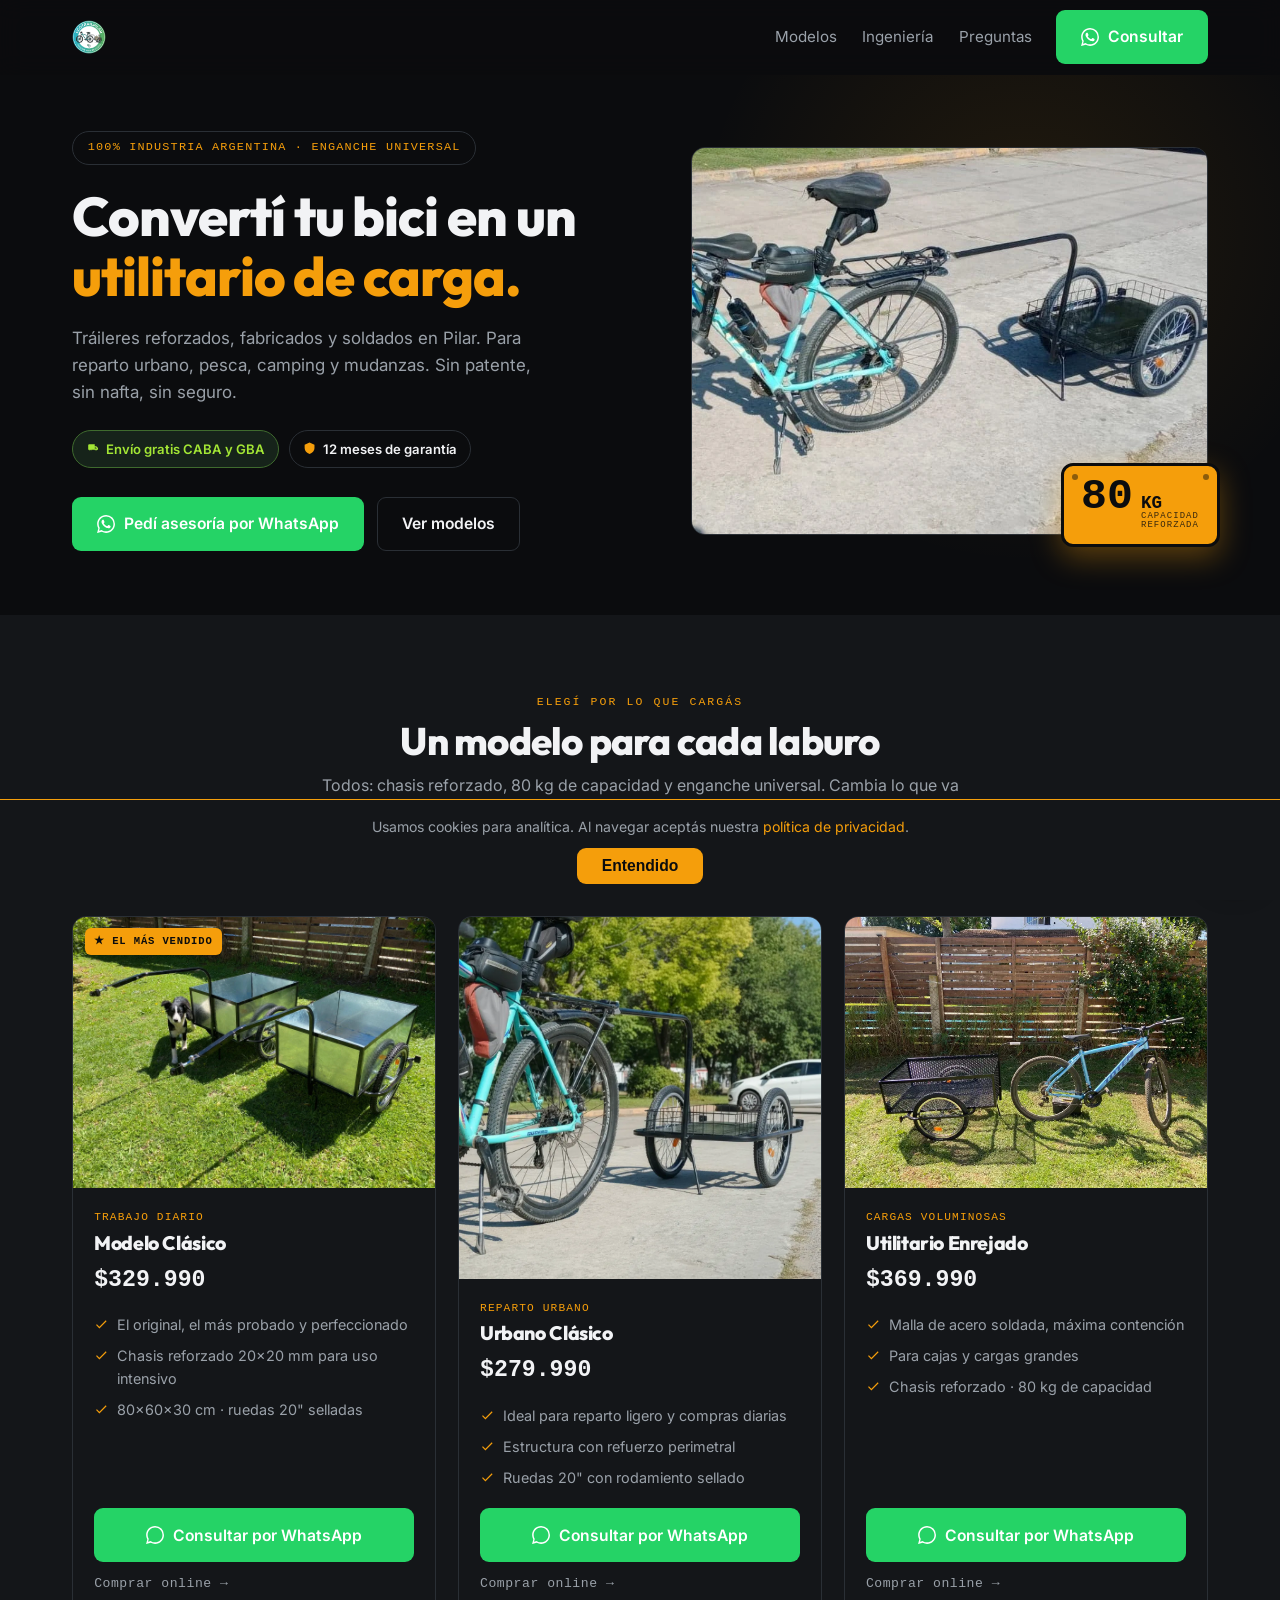
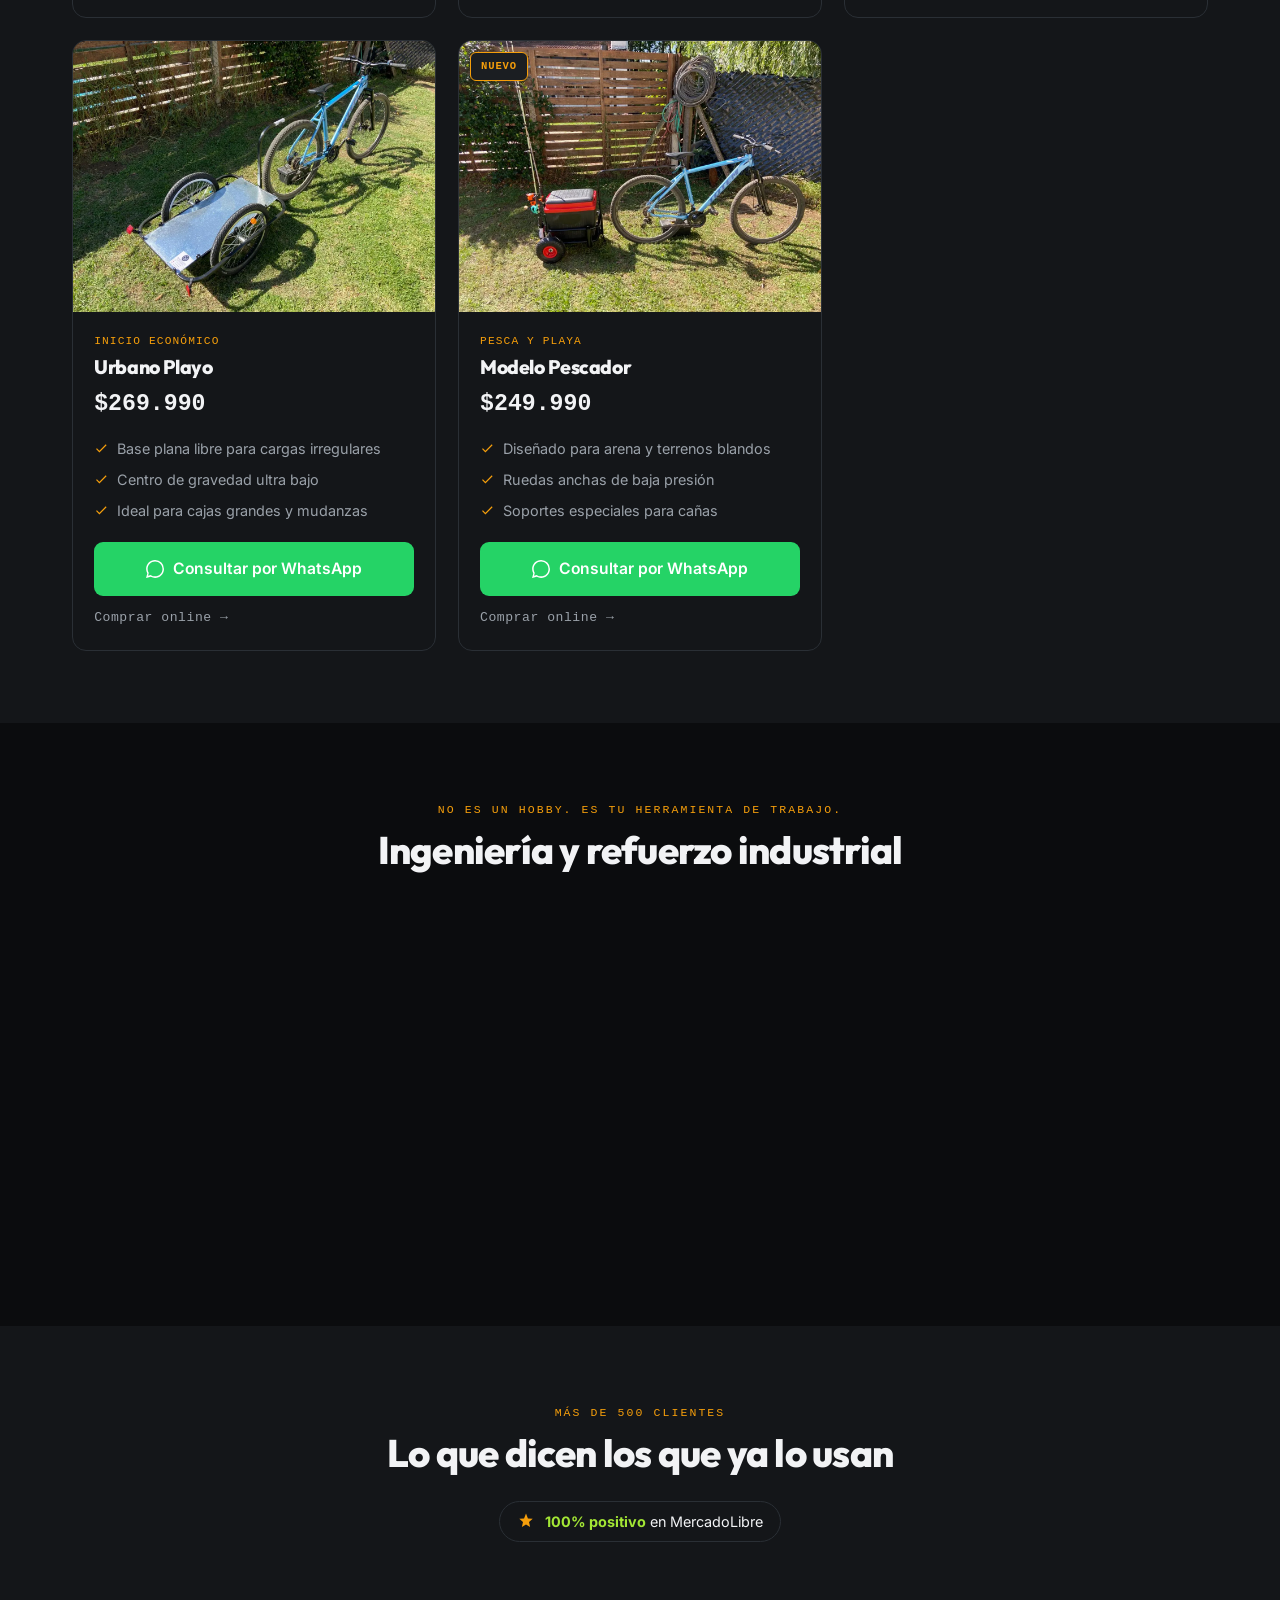
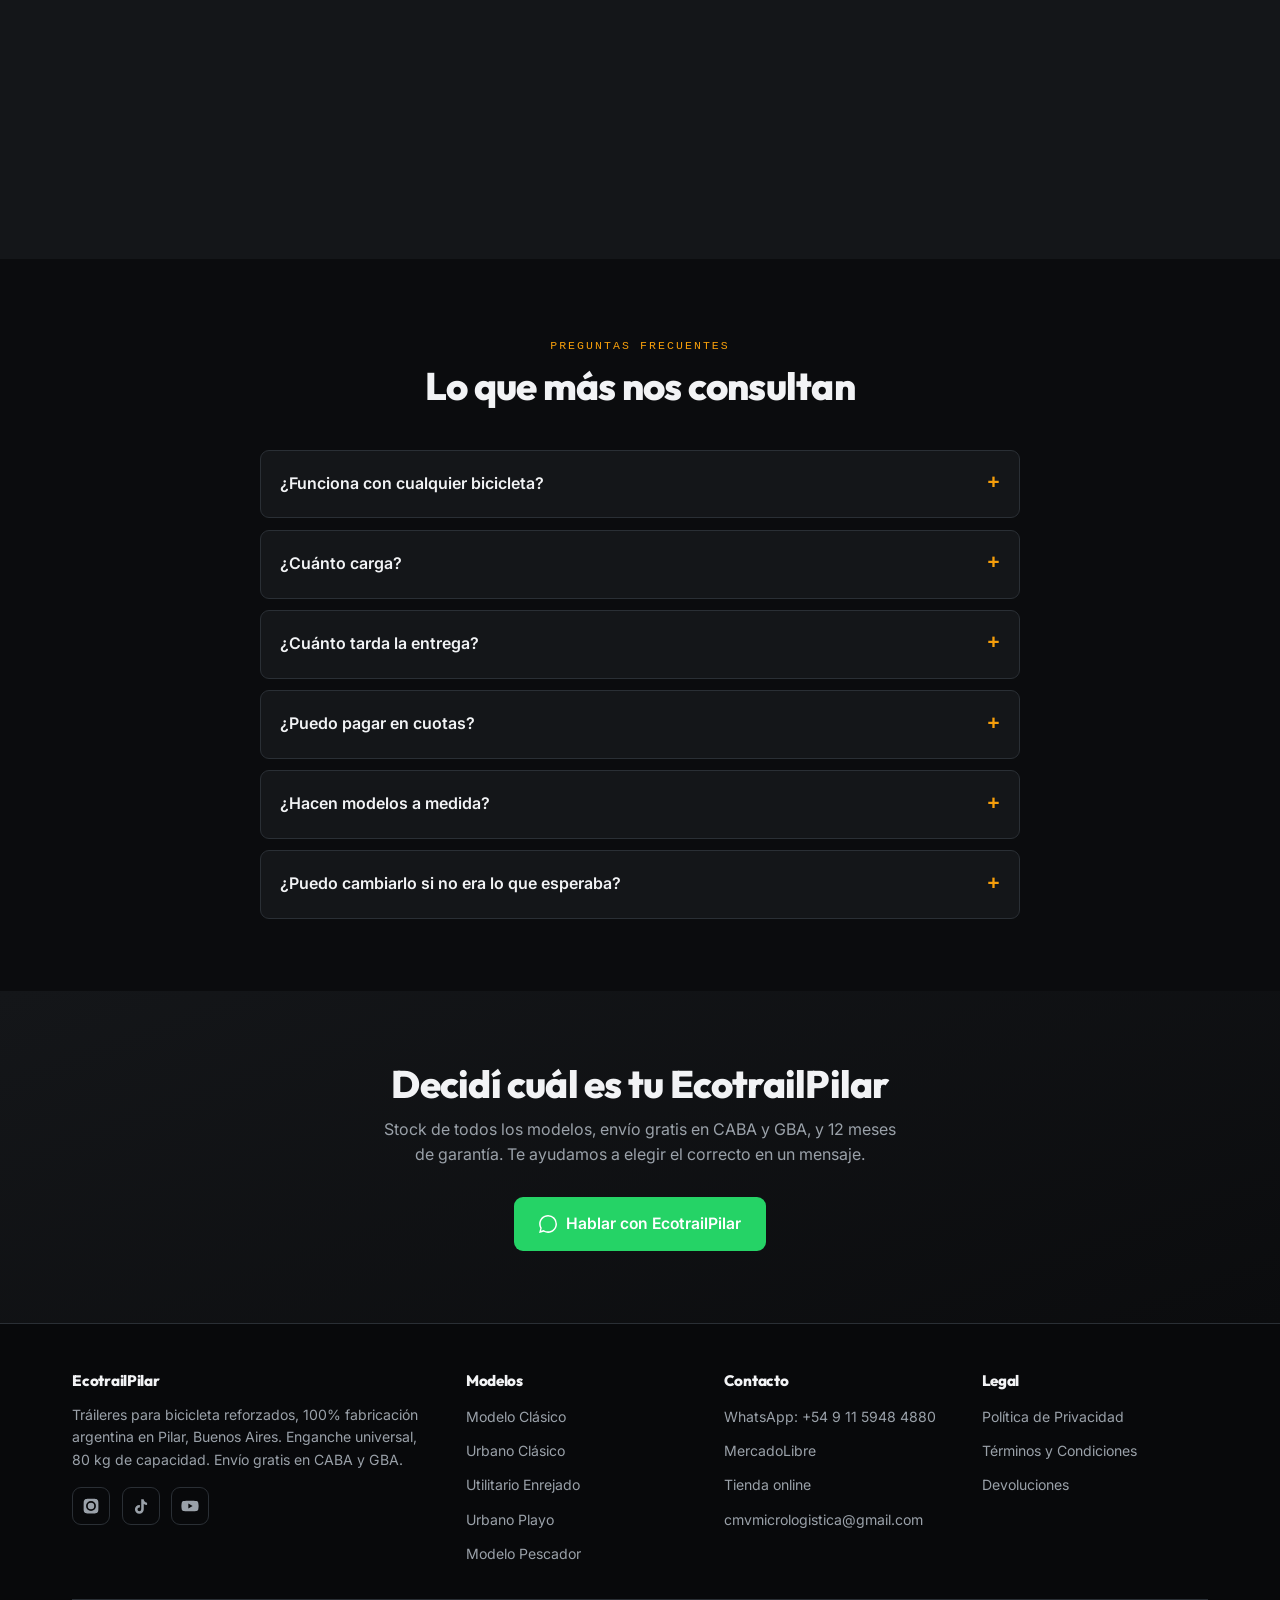
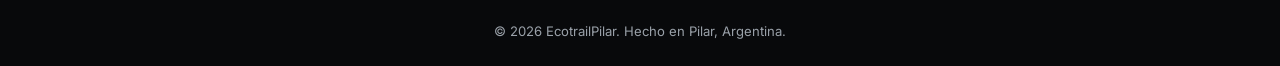
==== commit 0d77712a: "Revise shipping details in meta tags and content Updated titles and descriptions to specify free shi" ====
--- a/index.html
+++ b/index.html
@@ -11,8 +11,8 @@
     </script>
     <meta charset="UTF-8">
     <meta name="viewport" content="width=device-width, initial-scale=1.0, viewport-fit=cover">
-    <title>Tráileres para Bicicleta Reforzados | EcotrailPilar | Envío Gratis Argentina</title>
-    <meta name="description" content="Tráileres para bicicleta de carga, reforzados y 100% industria argentina. Capacidad 80kg. Enganche universal. Reparto, pesca, camping. Envío gratis a todo el país.">
+    <title>Tráileres para Bicicleta Reforzados | EcotrailPilar | Industria Argentina</title>
+    <meta name="description" content="Tráileres para bicicleta de carga, reforzados y 100% industria argentina. Capacidad 80kg. Enganche universal. Reparto, pesca, camping. Envío gratis en CABA y GBA.">
     <meta name="author" content="EcotrailPilar">
     <meta name="robots" content="index, follow, max-snippet:-1, max-image-preview:large, max-video-preview:-1">
     <link rel="canonical" href="https://ecotrailpilar.com/">
@@ -21,13 +21,13 @@
     <link rel="icon" href="favicon.ico" type="image/x-icon">
     <meta property="og:type" content="website">
     <meta property="og:title" content="Tráileres para Bicicleta Reforzados | EcotrailPilar">
-    <meta property="og:description" content="Tráileres de carga reforzados, 80kg, industria argentina. Enganche universal. Envío gratis a todo el país.">
+    <meta property="og:description" content="Tráileres de carga reforzados, 80kg, industria argentina. Enganche universal. Envío gratis en CABA y GBA.">
     <meta property="og:image" content="assets/images/tetp.webp">
     <meta property="og:url" content="https://ecotrailpilar.com/">
     <meta property="og:site_name" content="EcotrailPilar">
     <meta name="twitter:card" content="summary_large_image">
     <meta name="twitter:title" content="Tráileres para Bicicleta Reforzados | EcotrailPilar">
-    <meta name="twitter:description" content="Tráileres de carga reforzados, 80kg, industria argentina. ¡Envío gratis!">
+    <meta name="twitter:description" content="Tráileres de carga reforzados, 80kg, industria argentina. Envío gratis en CABA y GBA.">
     <meta name="twitter:image" content="assets/images/tetp.webp">
     <link rel="preconnect" href="https://fonts.googleapis.com">
     <link rel="preconnect" href="https://fonts.gstatic.com" crossorigin>
@@ -72,7 +72,7 @@
                     <div class="hero-strip">
                         <span class="pill pill--free">
                             <svg viewBox="0 0 24 24" fill="currentColor"><path d="M3 4h13v10H3z" opacity=".0"/><path d="M16 8h3l3 3v3h-2a2 2 0 11-4 0H10a2 2 0 11-4 0H4V6a2 2 0 012-2h10v4zm0 2v2h4l-2-2h-2zM8 14a1 1 0 100 2 1 1 0 000-2zm10 0a1 1 0 100 2 1 1 0 000-2z"/></svg>
-                            Envío GRATIS a todo el país
+                            Envío gratis CABA y GBA
                         </span>
                         <span class="pill">
                             <svg viewBox="0 0 24 24" fill="currentColor"><path d="M12 1l9 4v6c0 5-3.8 9.3-9 11-5.2-1.7-9-6-9-11V5l9-4z"/></svg>
@@ -113,7 +113,7 @@
                 <div class="section-head">
                     <span class="eyebrow">Elegí por lo que cargás</span>
                     <h2>Un modelo para cada laburo</h2>
-                    <p>Todos: chasis reforzado, 80 kg de capacidad, enganche universal y envío gratis. Cambia lo que va arriba.</p>
+                    <p>Todos: chasis reforzado, 80 kg de capacidad y enganche universal. Cambia lo que va arriba.</p>
                 </div>
                 <p class="filter-note">¿Dudás cuál es el tuyo? Decinos qué transportás y lo resolvemos en un mensaje.</p>
                 <div class="models">
@@ -308,7 +308,7 @@
                 <div class="faq">
                     <details><summary>¿Funciona con cualquier bicicleta?</summary><div class="faq-body">Sí. El enganche universal es compatible con el 99% de las bicis del mercado: rodado 29, single speed, fixie y MTB. El acople se adapta a casi cualquier tubo trasero.</div></details>
                     <details><summary>¿Cuánto carga?</summary><div class="faq-body">Todos los modelos soportan hasta 80 kg de carga útil. El chasis está reforzado para trabajo intensivo diario sin deformarse.</div></details>
-                    <details><summary>¿Cuánto tarda la entrega?</summary><div class="faq-body">Despachamos en 1 a 7 días hábiles según stock. Capital y GBA: 3 a 5 días hábiles. Interior: 3 a 7. El envío es GRATIS a todo destino.</div></details>
+                    <details><summary>¿Cuánto tarda la entrega?</summary><div class="faq-body">Despachamos en 1 a 7 días hábiles según stock. En CABA y GBA: 3 a 5 días hábiles, con envío gratis. Al interior: 3 a 7 días — el costo del envío lo coordinamos por WhatsApp según tu localidad antes de cerrar la compra, sin sorpresas.</div></details>
                     <details><summary>¿Puedo pagar en cuotas?</summary><div class="faq-body">Sí. 3 cuotas sin interés con cualquier tarjeta de crédito. Con MercadoPago llegás hasta 12 cuotas según tu banco. También aceptamos transferencia (coordinamos por WhatsApp).</div></details>
                     <details><summary>¿Hacen modelos a medida?</summary><div class="faq-body">Sí. Fabricamos a medida con especificaciones particulares. Escribinos por WhatsApp con lo que necesitás y te pasamos presupuesto sin costo.</div></details>
                     <details><summary>¿Puedo cambiarlo si no era lo que esperaba?</summary><div class="faq-body">Sí. Podés solicitar cambio por otro modelo dentro de los 10 días corridos, sin uso y en su empaque original (el envío de devolución corre por tu cuenta). Si tiene un defecto de fábrica, nos hacemos cargo de todo.</div></details>
@@ -320,7 +320,7 @@
         <section class="section cta-final">
             <div class="container">
                 <h2>Decidí cuál es tu EcotrailPilar</h2>
-                <p>Stock de todos los modelos, envío gratis a todo el país y 12 meses de garantía. Te ayudamos a elegir el correcto en un mensaje.</p>
+                <p>Stock de todos los modelos, envío gratis en CABA y GBA, y 12 meses de garantía. Te ayudamos a elegir el correcto en un mensaje.</p>
                 <a class="btn btn--wa" target="_blank" rel="noopener" href="https://wa.me/5491159484880?text=Hola%20EcotrailPilar%2C%20quiero%20que%20me%20ayuden%20a%20elegir%20el%20tr%C3%A1iler%20correcto%20para%20mi%20uso.">
                     <svg viewBox="0 0 24 24" fill="currentColor"><path d="M.057 24l1.687-6.163a11.867 11.867 0 01-1.587-5.946C.16 5.335 5.495 0 12.05 0a11.817 11.817 0 018.413 3.488 11.824 11.824 0 013.48 8.414c-.003 6.557-5.338 11.892-11.893 11.892a11.9 11.9 0 01-5.688-1.448L.057 24zm6.597-3.807c1.676.995 3.276 1.591 5.392 1.592 5.448 0 9.886-4.434 9.889-9.885.002-5.462-4.415-9.89-9.881-9.892-5.452 0-9.887 4.434-9.889 9.884a9.86 9.86 0 001.515 5.26l-.999 3.648 3.736-.979z"/></svg>
                     Hablar con EcotrailPilar
@@ -334,7 +334,7 @@
             <div class="footer-grid">
                 <div class="footer-col">
                     <h4>EcotrailPilar</h4>
-                    <p>Tráileres para bicicleta reforzados, 100% fabricación argentina en Pilar, Buenos Aires. Enganche universal, 80 kg de capacidad, envío gratis.</p>
+                    <p>Tráileres para bicicleta reforzados, 100% fabricación argentina en Pilar, Buenos Aires. Enganche universal, 80 kg de capacidad. Envío gratis en CABA y GBA.</p>
                     <div class="social">
                         <a href="https://www.instagram.com/ecotrailpilar/" target="_blank" rel="noopener" aria-label="Instagram"><svg viewBox="0 0 24 24" fill="currentColor"><path d="M12 2.2c3.2 0 3.6 0 4.9.07 1.2.06 1.8.25 2.2.42.6.2 1 .5 1.4.9.4.4.7.8.9 1.4.17.5.36 1 .42 2.2.06 1.3.07 1.7.07 4.9s0 3.6-.07 4.9c-.06 1.2-.25 1.8-.42 2.2-.2.6-.5 1-.9 1.4-.4.4-.8.7-1.4.9-.5.17-1 .36-2.2.42-1.3.06-1.7.07-4.9.07s-3.6 0-4.9-.07c-1.2-.06-1.8-.25-2.2-.42-.6-.2-1-.5-1.4-.9-.4-.4-.7-.8-.9-1.4-.17-.5-.36-1-.42-2.2C2.2 15.6 2.2 15.2 2.2 12s0-3.6.07-4.9c.06-1.2.25-1.8.42-2.2.2-.6.5-1 .9-1.4.4-.4.8-.7 1.4-.9.5-.17 1-.36 2.2-.42C8.4 2.2 8.8 2.2 12 2.2zm0 3.2A6.6 6.6 0 1012 18.6 6.6 6.6 0 0012 5.4zm0 10.9a4.3 4.3 0 110-8.6 4.3 4.3 0 010 8.6zm6.8-11.2a1.5 1.5 0 11-3.1 0 1.5 1.5 0 013.1 0z"/></svg></a>
                         <a href="https://www.tiktok.com/@ecotrailpilar" target="_blank" rel="noopener" aria-label="TikTok"><svg viewBox="0 0 24 24" fill="currentColor"><path d="M16.6 5.8a4.3 4.3 0 01-1-2.8h-3.3v13.4a2.5 2.5 0 11-2.5-2.5c.2 0 .5 0 .7.1v-3.4a6 6 0 00-.7-.04 5.9 5.9 0 105.9 5.9V9.4a7.6 7.6 0 004.4 1.4V7.5a4.3 4.3 0 01-3.5-1.7z"/></svg></a>
@@ -394,7 +394,7 @@
       "@context":"https://schema.org","@type":"LocalBusiness","@id":"https://ecotrailpilar.com/#business",
       "name":"EcotrailPilar","url":"https://ecotrailpilar.com/","logo":"https://ecotrailpilar.com/assets/images/logo.webp",
       "image":"https://ecotrailpilar.com/assets/images/tetp.webp",
-      "description":"Tráileres para bicicleta reforzados, 100% industria argentina. Enganche universal. Envíos gratis a todo el país.",
+      "description":"Tráileres para bicicleta reforzados, 100% industria argentina. Enganche universal. Envío gratis en CABA y Gran Buenos Aires.",
       "telephone":"+5491159484880","email":"cmvmicrologistica@gmail.com","priceRange":"$$",
       "address":{"@type":"PostalAddress","addressLocality":"Pilar","addressRegion":"Buenos Aires","addressCountry":"AR"},
       "areaServed":{"@type":"Country","name":"Argentina"},
@@ -404,11 +404,11 @@
     </script>
     <script type="application/ld+json">
     [
-      {"@context":"https://schema.org/","@type":"Product","@id":"https://ecotrailpilar.com/#clasico","name":"EcotrailPilar Modelo Clásico","sku":"ECOTRAIL-CLASICO","image":"https://ecotrailpilar.com/assets/images/clasico.webp","description":"Chasis reforzado 20x20mm, ruedas 20 pulgadas. Capacidad 80kg.","brand":{"@type":"Brand","name":"EcotrailPilar"},"itemCondition":"https://schema.org/NewCondition","offers":{"@type":"Offer","price":"329990","priceCurrency":"ARS","availability":"https://schema.org/InStock","url":"https://ecotrail.mitiendanube.com/productos/trailer-para-bicicleta-clasico-reforzado-ecotrail-pilar/","shippingDetails":{"@type":"OfferShippingDetails","shippingRate":{"@type":"MonetaryAmount","value":"0","currency":"ARS"},"shippingDestination":{"@type":"DefinedRegion","addressCountry":"AR"}}}},
-      {"@context":"https://schema.org/","@type":"Product","@id":"https://ecotrailpilar.com/#urbano-clasico","name":"EcotrailPilar Urbano Clásico","sku":"ECOTRAIL-URBANO-CLASICO","image":"https://ecotrailpilar.com/assets/images/urbano.webp","description":"Tráiler ideal para reparto y compras. 80kg de capacidad.","brand":{"@type":"Brand","name":"EcotrailPilar"},"itemCondition":"https://schema.org/NewCondition","offers":{"@type":"Offer","price":"279990","priceCurrency":"ARS","availability":"https://schema.org/InStock","url":"https://ecotrail.mitiendanube.com/productos/trailer-para-bicicleta-urbano-100-kg-reforzado-ecotrail-pilar/","shippingDetails":{"@type":"OfferShippingDetails","shippingRate":{"@type":"MonetaryAmount","value":"0","currency":"ARS"},"shippingDestination":{"@type":"DefinedRegion","addressCountry":"AR"}}}},
-      {"@context":"https://schema.org/","@type":"Product","@id":"https://ecotrailpilar.com/#utilitario-enrejado","name":"EcotrailPilar Utilitario Enrejado","sku":"ECOTRAIL-UTILITARIO-ENREJADO","image":"https://ecotrailpilar.com/assets/images/utilitario.webp","description":"Tráiler enrejado para cargas voluminosas, máxima contención.","brand":{"@type":"Brand","name":"EcotrailPilar"},"itemCondition":"https://schema.org/NewCondition","offers":{"@type":"Offer","price":"369990","priceCurrency":"ARS","availability":"https://schema.org/InStock","url":"https://ecotrail.mitiendanube.com/productos/trailer-para-bicicleta-utilitario-reforzado-ecotrail-pilar/","shippingDetails":{"@type":"OfferShippingDetails","shippingRate":{"@type":"MonetaryAmount","value":"0","currency":"ARS"},"shippingDestination":{"@type":"DefinedRegion","addressCountry":"AR"}}}},
-      {"@context":"https://schema.org/","@type":"Product","@id":"https://ecotrailpilar.com/#urbano-playo","name":"EcotrailPilar Urbano Playo","sku":"ECOTRAIL-URBANO-PLAYO","image":"https://ecotrailpilar.com/assets/images/playo.webp","description":"Base plana para cargas irregulares.","brand":{"@type":"Brand","name":"EcotrailPilar"},"itemCondition":"https://schema.org/NewCondition","offers":{"@type":"Offer","price":"269990","priceCurrency":"ARS","availability":"https://schema.org/InStock","url":"https://ecotrail.mitiendanube.com/productos/trailer-para-bicicleta-urbano-playo-reforzado-ecotrail-pilar/","shippingDetails":{"@type":"OfferShippingDetails","shippingRate":{"@type":"MonetaryAmount","value":"0","currency":"ARS"},"shippingDestination":{"@type":"DefinedRegion","addressCountry":"AR"}}}},
-      {"@context":"https://schema.org/","@type":"Product","@id":"https://ecotrailpilar.com/#pescador","name":"EcotrailPilar Modelo Pescador","sku":"ECOTRAIL-PESCADOR","image":"https://ecotrailpilar.com/assets/images/pescador.webp","description":"Diseñado para terrenos blandos y arena, soportes para cañas.","brand":{"@type":"Brand","name":"EcotrailPilar"},"itemCondition":"https://schema.org/NewCondition","offers":{"@type":"Offer","price":"249990","priceCurrency":"ARS","availability":"https://schema.org/InStock","url":"https://ecotrail.mitiendanube.com/productos/trailer-para-bicicleta-carga-pesca-playa-ecotrail-pilar/","shippingDetails":{"@type":"OfferShippingDetails","shippingRate":{"@type":"MonetaryAmount","value":"0","currency":"ARS"},"shippingDestination":{"@type":"DefinedRegion","addressCountry":"AR"}}}}
+      {"@context":"https://schema.org/","@type":"Product","@id":"https://ecotrailpilar.com/#clasico","name":"EcotrailPilar Modelo Clásico","sku":"ECOTRAIL-CLASICO","image":"https://ecotrailpilar.com/assets/images/clasico.webp","description":"Chasis reforzado 20x20mm, ruedas 20 pulgadas. Capacidad 80kg.","brand":{"@type":"Brand","name":"EcotrailPilar"},"itemCondition":"https://schema.org/NewCondition","offers":{"@type":"Offer","price":"329990","priceCurrency":"ARS","availability":"https://schema.org/InStock","url":"https://ecotrail.mitiendanube.com/productos/trailer-para-bicicleta-clasico-reforzado-ecotrail-pilar/"}},
+      {"@context":"https://schema.org/","@type":"Product","@id":"https://ecotrailpilar.com/#urbano-clasico","name":"EcotrailPilar Urbano Clásico","sku":"ECOTRAIL-URBANO-CLASICO","image":"https://ecotrailpilar.com/assets/images/urbano.webp","description":"Tráiler ideal para reparto y compras. 80kg de capacidad.","brand":{"@type":"Brand","name":"EcotrailPilar"},"itemCondition":"https://schema.org/NewCondition","offers":{"@type":"Offer","price":"279990","priceCurrency":"ARS","availability":"https://schema.org/InStock","url":"https://ecotrail.mitiendanube.com/productos/trailer-para-bicicleta-urbano-100-kg-reforzado-ecotrail-pilar/"}},
+      {"@context":"https://schema.org/","@type":"Product","@id":"https://ecotrailpilar.com/#utilitario-enrejado","name":"EcotrailPilar Utilitario Enrejado","sku":"ECOTRAIL-UTILITARIO-ENREJADO","image":"https://ecotrailpilar.com/assets/images/utilitario.webp","description":"Tráiler enrejado para cargas voluminosas, máxima contención.","brand":{"@type":"Brand","name":"EcotrailPilar"},"itemCondition":"https://schema.org/NewCondition","offers":{"@type":"Offer","price":"369990","priceCurrency":"ARS","availability":"https://schema.org/InStock","url":"https://ecotrail.mitiendanube.com/productos/trailer-para-bicicleta-utilitario-reforzado-ecotrail-pilar/"}},
+      {"@context":"https://schema.org/","@type":"Product","@id":"https://ecotrailpilar.com/#urbano-playo","name":"EcotrailPilar Urbano Playo","sku":"ECOTRAIL-URBANO-PLAYO","image":"https://ecotrailpilar.com/assets/images/playo.webp","description":"Base plana para cargas irregulares.","brand":{"@type":"Brand","name":"EcotrailPilar"},"itemCondition":"https://schema.org/NewCondition","offers":{"@type":"Offer","price":"269990","priceCurrency":"ARS","availability":"https://schema.org/InStock","url":"https://ecotrail.mitiendanube.com/productos/trailer-para-bicicleta-urbano-playo-reforzado-ecotrail-pilar/"}},
+      {"@context":"https://schema.org/","@type":"Product","@id":"https://ecotrailpilar.com/#pescador","name":"EcotrailPilar Modelo Pescador","sku":"ECOTRAIL-PESCADOR","image":"https://ecotrailpilar.com/assets/images/pescador.webp","description":"Diseñado para terrenos blandos y arena, soportes para cañas.","brand":{"@type":"Brand","name":"EcotrailPilar"},"itemCondition":"https://schema.org/NewCondition","offers":{"@type":"Offer","price":"249990","priceCurrency":"ARS","availability":"https://schema.org/InStock","url":"https://ecotrail.mitiendanube.com/productos/trailer-para-bicicleta-carga-pesca-playa-ecotrail-pilar/"}}
     ]
     </script>
 
--- a/styles.css
+++ b/styles.css
@@ -0,0 +1,236 @@
+/* ============================================================
+   EcotrailPilar — versión Musk. Un solo trabajo: generar la consulta.
+   Sin tema claro/oscuro, sin contador, sin Font Awesome, sin grasa.
+   Audacia gastada en un solo lugar: la placa de carga 80 KG.
+   ============================================================ */
+:root{
+    --ink:#0b0c0e;          /* fondo casi negro, asfalto */
+    --surface:#141619;      /* cards */
+    --surface-2:#1b1e22;
+    --line:#2a2f35;         /* hairlines */
+    --text:#f2f3f5;
+    --muted:#9aa1a9;
+    --amber:#f59e0b;        /* identidad: ámbar hi-vis / carga */
+    --amber-bright:#ffb224;
+    --amber-ink:#0b0c0e;    /* texto sobre ámbar */
+    --wa:#25d366;
+    --wa-dark:#1da851;
+    --ok-bg:#16231a;
+    --ok-text:#a3e635;
+    --ok-line:#3f6b2e;
+    --mono:ui-monospace,SFMono-Regular,"SF Mono",Menlo,Consolas,monospace;
+    --radius:14px;
+    --radius-sm:9px;
+    --maxw:1180px;
+    --shadow:0 14px 34px rgba(0,0,0,.45);
+}
+*{margin:0;padding:0;box-sizing:border-box}
+html{scroll-behavior:smooth;scroll-padding-top:78px}
+body{
+    font-family:'Inter',system-ui,sans-serif;
+    background:var(--ink);color:var(--text);line-height:1.6;
+    -webkit-font-smoothing:antialiased;overflow-x:hidden;
+}
+h1,h2,h3,h4{font-family:'Outfit',system-ui,sans-serif;font-weight:800;letter-spacing:-.02em;line-height:1.12}
+a{color:inherit;text-decoration:none}
+img{display:block;max-width:100%}
+.container{max-width:var(--maxw);margin:0 auto;padding:0 1.4rem}
+.section{padding:4.5rem 0}
+.section--alt{background:var(--surface)}
+.eyebrow{font-family:var(--mono);font-size:.72rem;letter-spacing:.18em;text-transform:uppercase;color:var(--amber)}
+.section-head{max-width:640px;margin:0 auto 2.6rem;text-align:center}
+.section-head h2{font-size:clamp(1.7rem,4vw,2.4rem);margin:.5rem 0 .6rem}
+.section-head p{color:var(--muted)}
+
+/* accesibilidad: foco visible y skip link */
+a:focus-visible,button:focus-visible,summary:focus-visible{outline:3px solid var(--amber);outline-offset:3px;border-radius:4px}
+.skip-link{position:absolute;left:0;top:-50px;background:var(--amber);color:var(--amber-ink);padding:8px 16px;font-weight:600;z-index:300;border-radius:0 0 8px 0;transition:top .15s}
+.skip-link:focus{top:0}
+
+/* ---------- BOTONES (un sistema, no diez) ---------- */
+.btn{display:inline-flex;align-items:center;gap:.55rem;font-weight:600;font-size:.98rem;
+    padding:.85rem 1.5rem;border-radius:var(--radius-sm);border:1px solid transparent;cursor:pointer;
+    transition:transform .15s,background .15s,border-color .15s;white-space:nowrap}
+.btn:hover{transform:translateY(-2px)}
+.btn svg{width:1.15em;height:1.15em;flex:none}
+.btn--wa{background:var(--wa);color:#fff}
+.btn--wa:hover{background:var(--wa-dark)}
+.btn--ghost{background:transparent;color:var(--text);border-color:var(--line)}
+.btn--ghost:hover{border-color:var(--amber);color:var(--amber)}
+.btn--amber{background:var(--amber);color:var(--amber-ink)}
+.btn--amber:hover{background:var(--amber-bright)}
+.link-buy{font-family:var(--mono);font-size:.82rem;letter-spacing:.04em;color:var(--muted);display:inline-flex;align-items:center;gap:.35rem;transition:color .15s}
+.link-buy:hover{color:var(--amber)}
+
+/* ---------- HEADER ---------- */
+header{position:sticky;top:0;z-index:100;background:rgba(11,12,14,.82);backdrop-filter:blur(12px);border-bottom:1px solid transparent;transition:border-color .2s,background .2s}
+header.scrolled{border-bottom-color:var(--line);background:rgba(11,12,14,.94)}
+.header-row{display:flex;align-items:center;gap:1.5rem;height:74px}
+.logo img{height:34px;width:auto}
+.logo-fallback{font-family:'Outfit';font-weight:800;font-size:1.3rem;color:var(--text)}
+.logo-fallback b{color:var(--amber)}
+.nav{display:flex;gap:1.6rem;margin-left:auto;font-size:.95rem}
+.nav a{color:var(--muted);transition:color .15s}
+.nav a:hover{color:var(--text)}
+.header-cta{display:inline-flex}
+.burger{display:none;margin-left:auto;background:none;border:1px solid var(--line);border-radius:9px;width:44px;height:44px;color:var(--text);cursor:pointer;align-items:center;justify-content:center}
+.burger svg{width:22px;height:22px}
+
+@media(max-width:880px){
+    .nav{position:fixed;inset:74px 0 auto 0;flex-direction:column;gap:0;background:var(--surface);border-bottom:1px solid var(--line);
+        margin:0;padding:.5rem 1.4rem 1.2rem;transform:translateY(-130%);transition:transform .28s ease;box-shadow:var(--shadow)}
+    .nav.open{transform:translateY(0)}
+    .nav a{padding:.85rem 0;border-bottom:1px solid var(--line);font-size:1.05rem}
+    .header-cta{display:none}
+    .burger{display:inline-flex}
+}
+
+/* ---------- HERO ---------- */
+.hero{position:relative;padding:3.5rem 0 4rem;overflow:hidden}
+.hero::before{content:"";position:absolute;top:-30%;right:-10%;width:60%;height:120%;
+    background:radial-gradient(circle,rgba(245,158,11,.10),transparent 65%);pointer-events:none;z-index:0}
+.hero-grid{position:relative;z-index:1;display:grid;grid-template-columns:1.05fr .95fr;gap:3rem;align-items:center}
+.hero-tag{display:inline-flex;align-items:center;gap:.5rem;font-family:var(--mono);font-size:.74rem;letter-spacing:.1em;
+    text-transform:uppercase;color:var(--amber);border:1px solid var(--line);border-radius:100px;padding:.4rem .9rem;margin-bottom:1.3rem}
+.hero h1{font-size:clamp(2.1rem,5.2vw,3.4rem);margin-bottom:1.1rem}
+.hero h1 em{font-style:normal;color:var(--amber)}
+.hero-sub{color:var(--muted);font-size:1.06rem;max-width:30rem;margin-bottom:1.5rem}
+.hero-strip{display:flex;flex-wrap:wrap;gap:.6rem;margin-bottom:1.8rem}
+.pill{display:inline-flex;align-items:center;gap:.45rem;font-size:.82rem;font-weight:600;padding:.45rem .8rem;border-radius:100px;border:1px solid var(--line);color:var(--text)}
+.pill svg{width:1em;height:1em;color:var(--amber)}
+.pill--free{background:var(--ok-bg);color:var(--ok-text);border-color:var(--ok-line)}
+.pill--free svg{color:var(--ok-text)}
+.hero-cta{display:flex;flex-wrap:wrap;gap:.8rem}
+
+.hero-visual{position:relative}
+.hero-img-wrap{position:relative;border-radius:var(--radius);overflow:hidden;border:1px solid var(--line);
+    background:linear-gradient(135deg,#1a1d21,#101215);aspect-ratio:4/3}
+.hero-img-wrap img{width:100%;height:100%;object-fit:cover}
+/* SIGNATURE: placa de capacidad estampada, el único elemento memorable */
+.load-plate{position:absolute;right:-12px;bottom:-12px;z-index:2;
+    background:var(--amber);color:var(--amber-ink);border-radius:12px;padding:.85rem 1.1rem .8rem;
+    display:flex;align-items:baseline;gap:.5rem;box-shadow:0 10px 30px rgba(245,158,11,.35);
+    border:3px solid var(--ink)}
+.load-plate::before,.load-plate::after{content:"";position:absolute;width:6px;height:6px;border-radius:50%;background:rgba(11,12,14,.45)}
+.load-plate::before{top:8px;left:8px}
+.load-plate::after{top:8px;right:8px}
+.load-plate__num{font-family:var(--mono);font-weight:700;font-size:2.7rem;line-height:.8}
+.load-plate__right{display:flex;flex-direction:column;line-height:1.05}
+.load-plate__unit{font-family:var(--mono);font-weight:700;font-size:1.1rem}
+.load-plate__label{font-family:var(--mono);font-size:.56rem;letter-spacing:.12em;text-transform:uppercase;opacity:.8}
+
+@media(max-width:820px){
+    .hero-grid{grid-template-columns:1fr;gap:2.2rem}
+    .hero-visual{order:-1}
+    .hero-sub{max-width:none}
+}
+
+/* ---------- MODELOS ---------- */
+.filter-note{font-family:var(--mono);font-size:.8rem;color:var(--muted);text-align:center;margin:-1.4rem auto 2rem;max-width:560px}
+.models{display:grid;grid-template-columns:repeat(auto-fill,minmax(290px,1fr));gap:1.4rem}
+.card{position:relative;background:var(--surface);border:1px solid var(--line);border-radius:var(--radius);overflow:hidden;
+    display:flex;flex-direction:column;transition:transform .18s,border-color .18s}
+.card:hover{transform:translateY(-4px);border-color:#3a4047}
+.card-img{aspect-ratio:4/3;background:linear-gradient(135deg,#1a1d21,#101215);position:relative}
+.card-img img{width:100%;height:100%;object-fit:cover}
+.tag-top{position:absolute;top:.7rem;left:.7rem;z-index:2;font-family:var(--mono);font-size:.66rem;letter-spacing:.08em;
+    text-transform:uppercase;font-weight:700;padding:.3rem .6rem;border-radius:6px}
+.tag-best{background:var(--amber);color:var(--amber-ink)}
+.tag-new{background:var(--surface-2);color:var(--amber);border:1px solid var(--amber)}
+.card-body{padding:1.3rem 1.3rem 1.4rem;display:flex;flex-direction:column;flex:1}
+.card-use{font-family:var(--mono);font-size:.7rem;letter-spacing:.1em;text-transform:uppercase;color:var(--amber);margin-bottom:.3rem}
+.card-body h3{font-size:1.22rem;margin-bottom:.5rem}
+.card-price{font-family:var(--mono);font-size:1.45rem;font-weight:700;color:var(--text);margin-bottom:.9rem}
+.card-specs{list-style:none;margin-bottom:1.2rem;display:flex;flex-direction:column;gap:.5rem}
+.card-specs li{display:flex;gap:.55rem;font-size:.9rem;color:var(--muted);align-items:flex-start}
+.card-specs svg{width:1em;height:1em;color:var(--amber);flex:none;margin-top:.28em}
+.card-actions{margin-top:auto;display:flex;flex-direction:column;gap:.7rem;align-items:flex-start}
+.card-actions .btn--wa{width:100%;justify-content:center}
+
+/* ---------- INGENIERÍA + VIDEO ---------- */
+.eng-grid{display:grid;grid-template-columns:1fr 1fr;gap:2.5rem;align-items:center}
+.eng-points{list-style:none;display:flex;flex-direction:column;gap:1.3rem}
+.eng-points li{display:flex;gap:1rem}
+.eng-ico{flex:none;width:44px;height:44px;border-radius:11px;background:var(--surface-2);border:1px solid var(--line);
+    display:flex;align-items:center;justify-content:center;color:var(--amber)}
+.eng-ico svg{width:22px;height:22px}
+.eng-points h3{font-size:1.08rem;margin-bottom:.2rem}
+.eng-points p{font-size:.92rem;color:var(--muted)}
+.video{position:relative;border-radius:var(--radius);overflow:hidden;border:1px solid var(--line);aspect-ratio:16/9;
+    background:#000 url('https://i.ytimg.com/vi/69UPgT_sLWI/hqdefault.jpg') center/cover;cursor:pointer}
+.video::after{content:"";position:absolute;inset:0;background:rgba(0,0,0,.35)}
+.video .play{position:absolute;inset:0;z-index:2;display:flex;align-items:center;justify-content:center}
+.video .play span{width:74px;height:74px;border-radius:50%;background:var(--amber);display:flex;align-items:center;justify-content:center;
+    box-shadow:0 10px 30px rgba(245,158,11,.4);transition:transform .15s}
+.video:hover .play span{transform:scale(1.08)}
+.video .play svg{width:30px;height:30px;color:var(--amber-ink);margin-left:4px}
+@media(max-width:820px){.eng-grid{grid-template-columns:1fr;gap:1.8rem}}
+
+/* ---------- PRUEBA SOCIAL ---------- */
+.ml-badge{display:inline-flex;align-items:center;gap:.6rem;background:var(--surface);border:1px solid var(--line);
+    border-radius:100px;padding:.5rem 1.1rem;font-size:.9rem;margin:0 auto 2.2rem;transition:border-color .15s}
+.ml-badge:hover{border-color:var(--amber)}
+.ml-badge b{color:var(--ok-text)}
+.reviews{display:grid;grid-template-columns:repeat(auto-fit,minmax(260px,1fr));gap:1.2rem}
+.review{background:var(--surface);border:1px solid var(--line);border-radius:var(--radius);padding:1.4rem}
+.stars{color:var(--amber);letter-spacing:2px;margin-bottom:.7rem}
+.review-text{font-size:.95rem;margin-bottom:1rem}
+.review-who{display:flex;align-items:center;gap:.7rem}
+.avatar{width:38px;height:38px;border-radius:50%;background:var(--amber);color:var(--amber-ink);
+    display:flex;align-items:center;justify-content:center;font-weight:700;font-size:.85rem;flex:none}
+.review-name{font-size:.85rem;color:var(--muted)}
+
+/* ---------- FAQ ---------- */
+.faq{max-width:760px;margin:0 auto;display:flex;flex-direction:column;gap:.7rem}
+.faq details{background:var(--surface);border:1px solid var(--line);border-radius:var(--radius-sm);overflow:hidden}
+.faq summary{padding:1.05rem 1.2rem;cursor:pointer;font-weight:600;list-style:none;display:flex;justify-content:space-between;gap:1rem;align-items:center}
+.faq summary::-webkit-details-marker{display:none}
+.faq summary::after{content:"+";font-family:var(--mono);font-size:1.3rem;color:var(--amber);transition:transform .2s}
+.faq details[open] summary::after{transform:rotate(45deg)}
+.faq-body{padding:0 1.2rem 1.15rem;color:var(--muted);font-size:.94rem}
+
+/* ---------- CTA FINAL ---------- */
+.cta-final{text-align:center;background:linear-gradient(160deg,var(--surface),var(--ink))}
+.cta-final h2{font-size:clamp(1.7rem,4vw,2.4rem);margin-bottom:.7rem}
+.cta-final p{color:var(--muted);max-width:520px;margin:0 auto 1.8rem}
+.cta-final .btn{justify-content:center}
+
+/* ---------- FOOTER ---------- */
+footer{background:#08090b;border-top:1px solid var(--line);padding:3rem 0 1.5rem}
+.footer-grid{display:grid;grid-template-columns:1.6fr 1fr 1fr 1fr;gap:2rem;margin-bottom:2rem}
+.footer-col h4{font-size:.95rem;margin-bottom:.9rem}
+.footer-col p{color:var(--muted);font-size:.88rem;margin-bottom:1rem}
+.footer-col ul{list-style:none;display:flex;flex-direction:column;gap:.55rem}
+.footer-col a{color:var(--muted);font-size:.88rem;transition:color .15s}
+.footer-col a:hover{color:var(--amber)}
+.social{display:flex;gap:.7rem}
+.social a{width:38px;height:38px;border:1px solid var(--line);border-radius:9px;display:flex;align-items:center;justify-content:center;color:var(--muted);transition:.15s}
+.social a:hover{color:var(--amber);border-color:var(--amber)}
+.social svg{width:18px;height:18px}
+.footer-bottom{border-top:1px solid var(--line);padding-top:1.3rem;text-align:center;color:var(--muted);font-size:.82rem}
+@media(max-width:820px){.footer-grid{grid-template-columns:1fr 1fr;gap:1.6rem}}
+@media(max-width:480px){.footer-grid{grid-template-columns:1fr}}
+
+/* ---------- FLOTANTES ---------- */
+.fab-wa{position:fixed;right:1.1rem;bottom:1.1rem;z-index:90;width:56px;height:56px;border-radius:50%;
+    background:var(--wa);color:#fff;display:flex;align-items:center;justify-content:center;box-shadow:0 8px 24px rgba(0,0,0,.4)}
+.fab-wa svg{width:30px;height:30px}
+.to-top{position:fixed;right:1.1rem;bottom:5rem;z-index:89;width:44px;height:44px;border-radius:50%;
+    background:var(--surface-2);border:1px solid var(--line);color:var(--text);display:flex;align-items:center;justify-content:center;
+    cursor:pointer;opacity:0;pointer-events:none;transition:opacity .2s}
+.to-top.show{opacity:1;pointer-events:auto}
+.to-top svg{width:20px;height:20px}
+
+/* ---------- COOKIE ---------- */
+.cookie{position:fixed;left:0;right:0;bottom:0;z-index:200;background:var(--surface);border-top:1px solid var(--amber);
+    padding:1rem 1.4rem;display:none;text-align:center}
+.cookie p{font-size:.88rem;color:var(--muted);margin-bottom:.6rem}
+.cookie a{color:var(--amber)}
+
+/* ---------- REVEAL (única animación, respetando reduced-motion) ---------- */
+.reveal{opacity:0;transform:translateY(18px);transition:opacity .5s,transform .5s}
+.reveal.in{opacity:1;transform:none}
+@media(prefers-reduced-motion:reduce){
+    *,*::before,*::after{animation-duration:.001ms!important;transition-duration:.001ms!important}
+    .reveal{opacity:1;transform:none}
+}
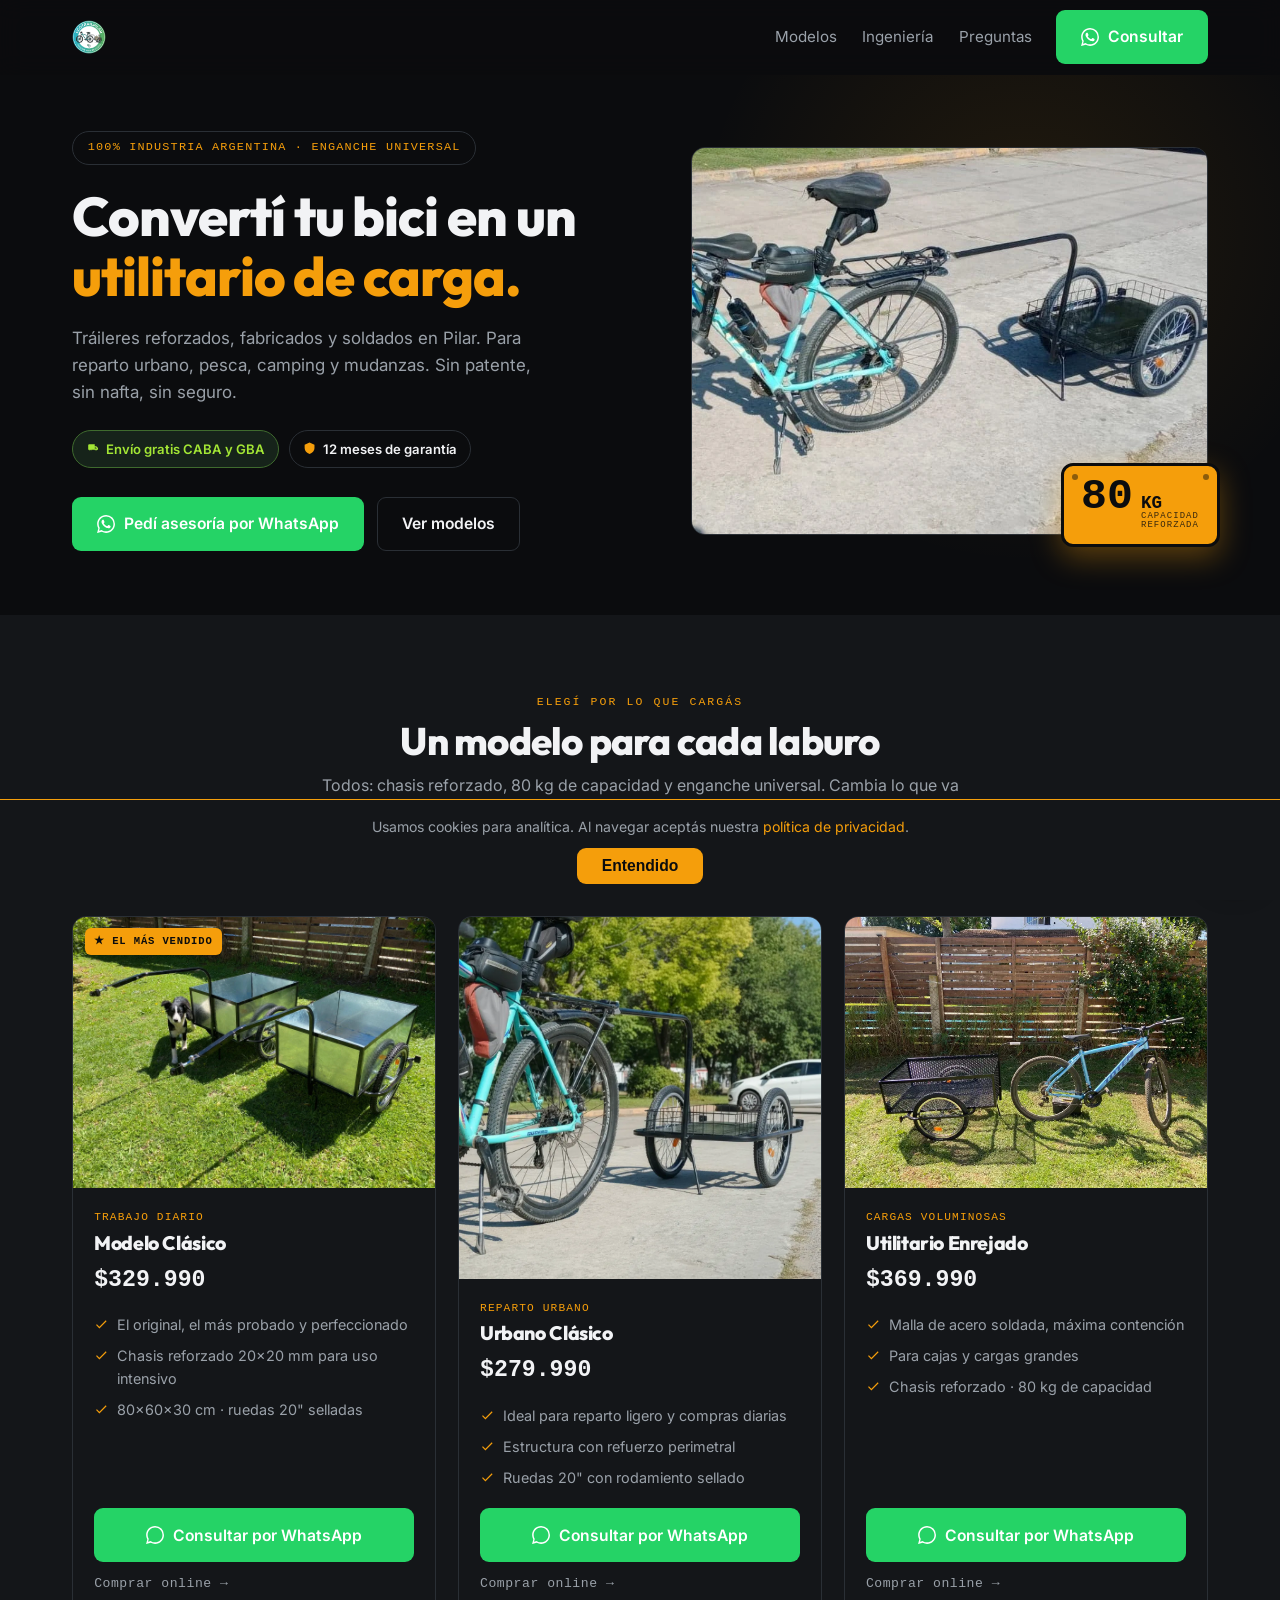
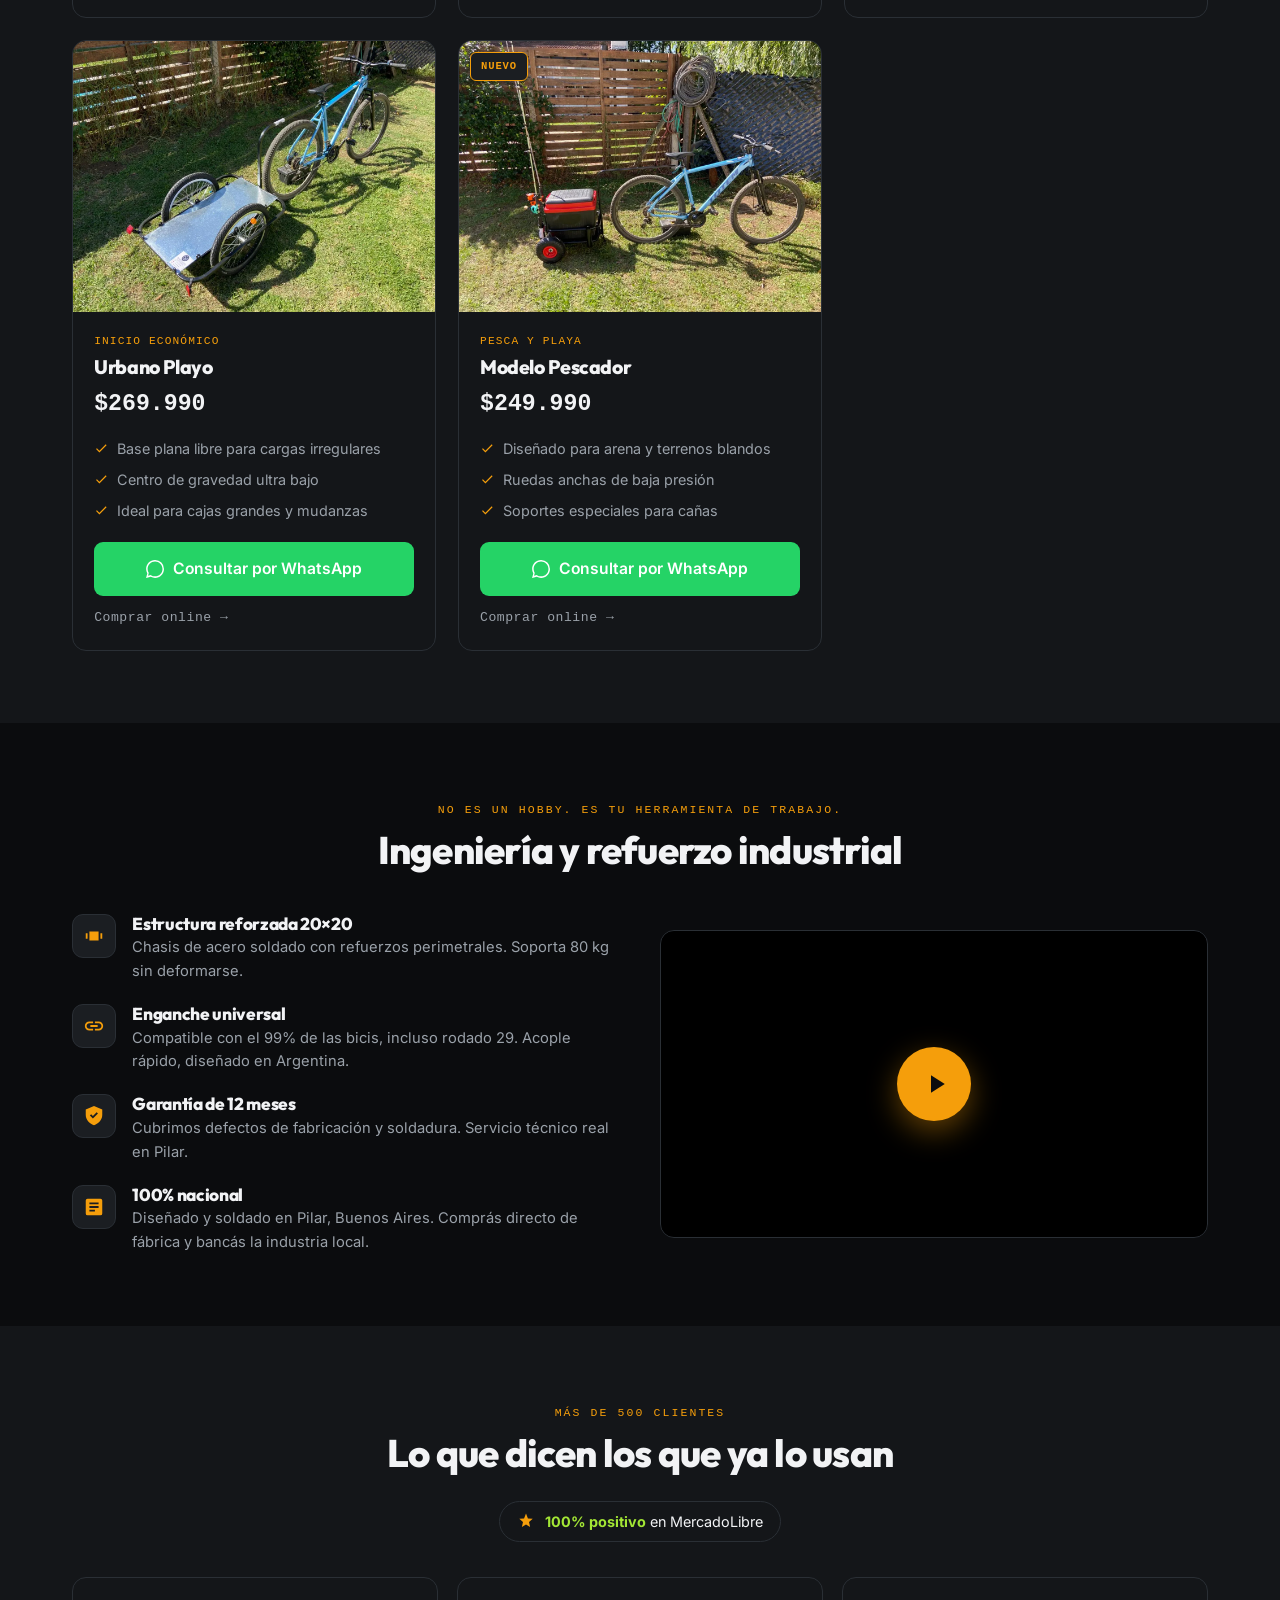
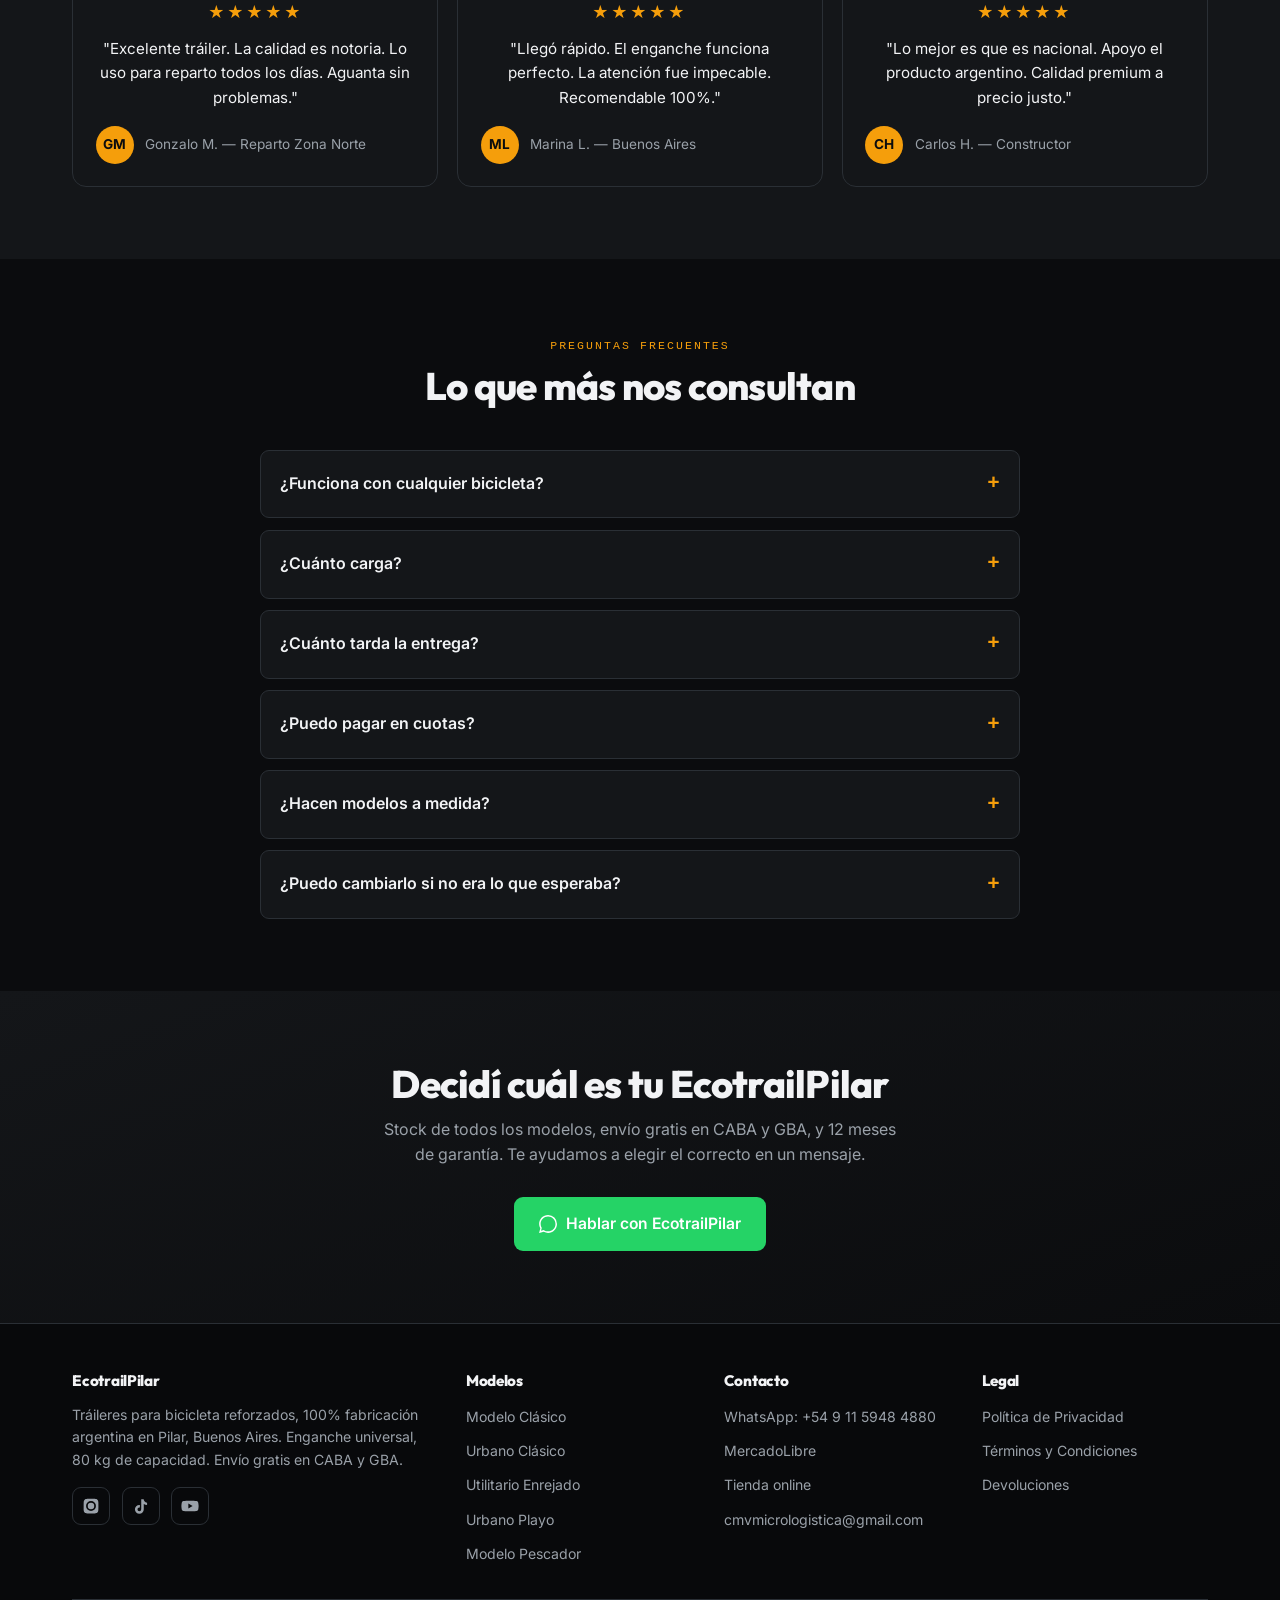
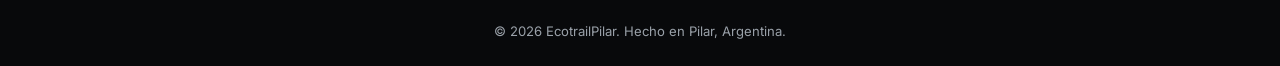
==== commit 9e1ebbf8: "Update image URLs to use absolute paths" ====
--- a/index.html
+++ b/index.html
@@ -22,13 +22,13 @@
     <meta property="og:type" content="website">
     <meta property="og:title" content="Tráileres para Bicicleta Reforzados | EcotrailPilar">
     <meta property="og:description" content="Tráileres de carga reforzados, 80kg, industria argentina. Enganche universal. Envío gratis en CABA y GBA.">
-    <meta property="og:image" content="assets/images/tetp.webp">
+    <meta property="og:image" content="https://ecotrailpilar.com/assets/images/tetp.webp">
     <meta property="og:url" content="https://ecotrailpilar.com/">
     <meta property="og:site_name" content="EcotrailPilar">
     <meta name="twitter:card" content="summary_large_image">
     <meta name="twitter:title" content="Tráileres para Bicicleta Reforzados | EcotrailPilar">
     <meta name="twitter:description" content="Tráileres de carga reforzados, 80kg, industria argentina. Envío gratis en CABA y GBA.">
-    <meta name="twitter:image" content="assets/images/tetp.webp">
+    <meta name="twitter:image" content="https://ecotrailpilar.com/assets/images/tetp.webp">
     <link rel="preconnect" href="https://fonts.googleapis.com">
     <link rel="preconnect" href="https://fonts.gstatic.com" crossorigin>
     <link href="https://fonts.googleapis.com/css2?family=Outfit:wght@600;800&family=Inter:wght@400;600&display=swap" rel="stylesheet">
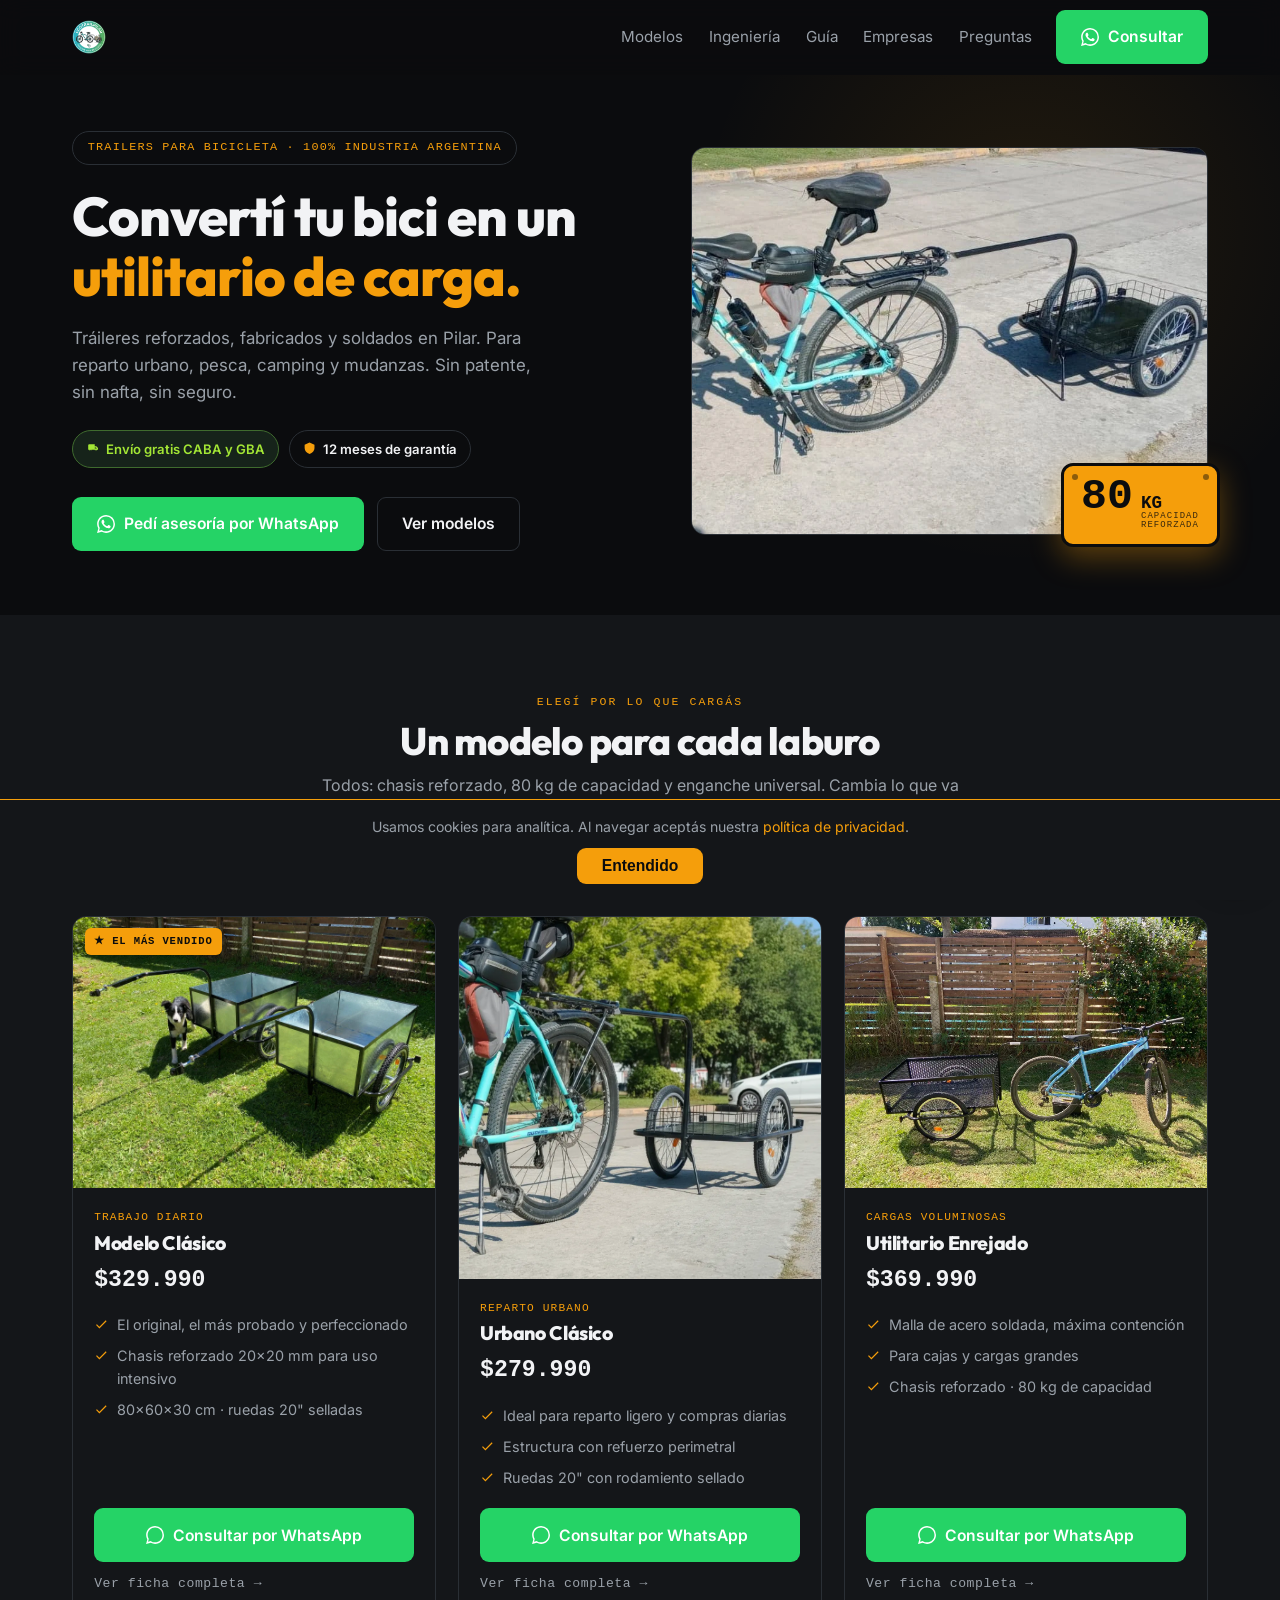
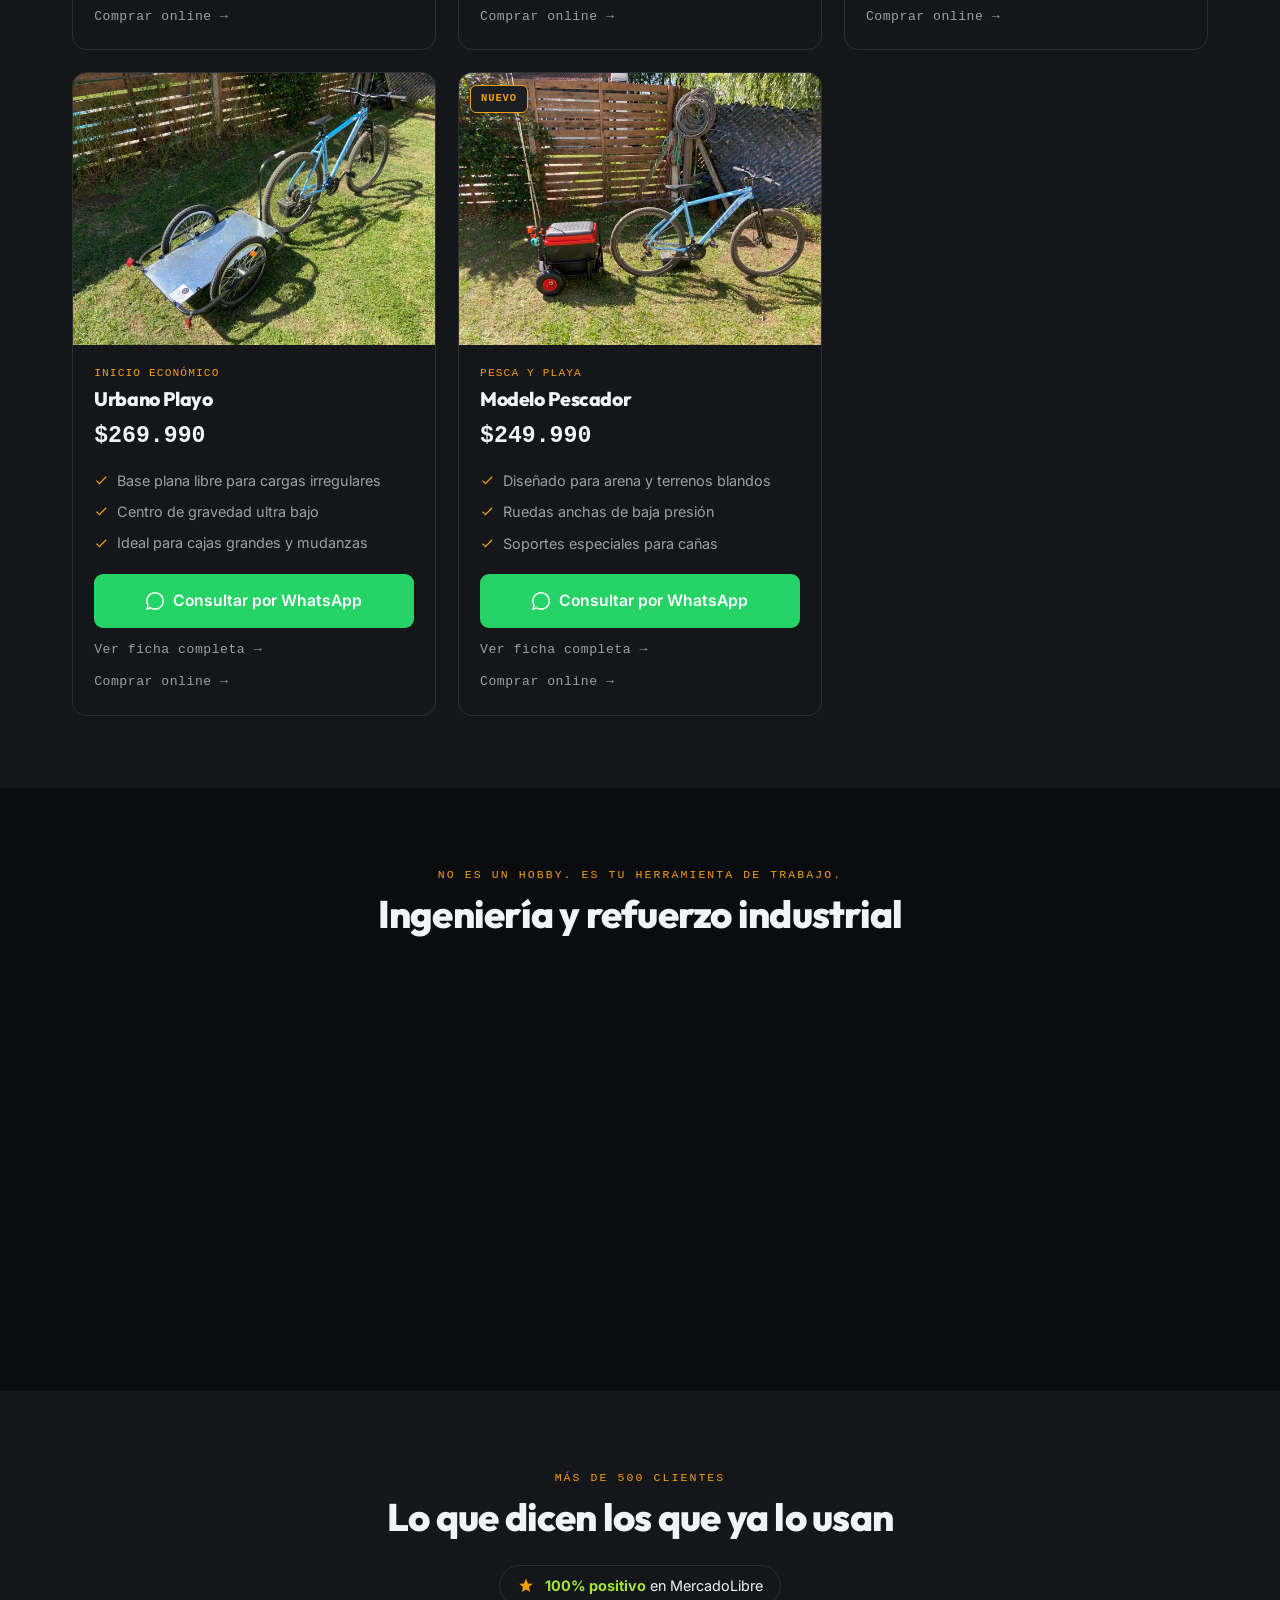
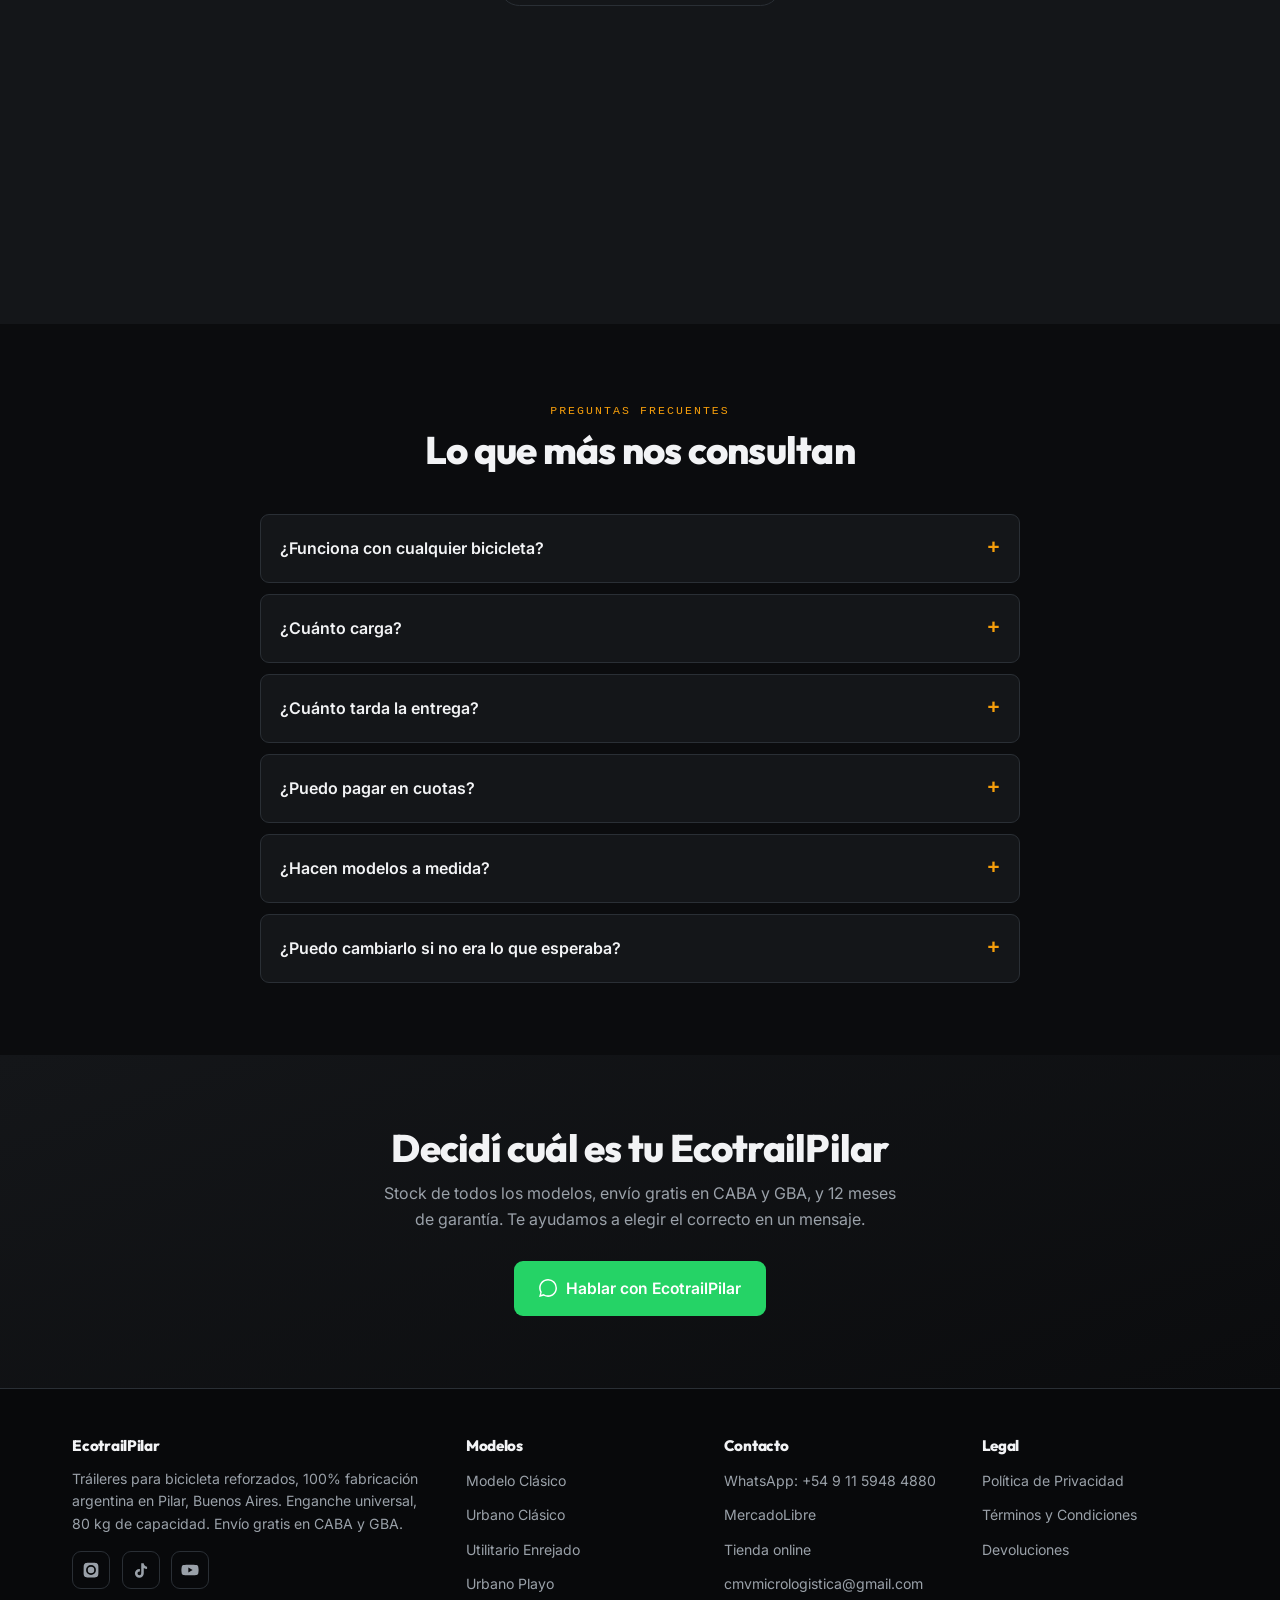
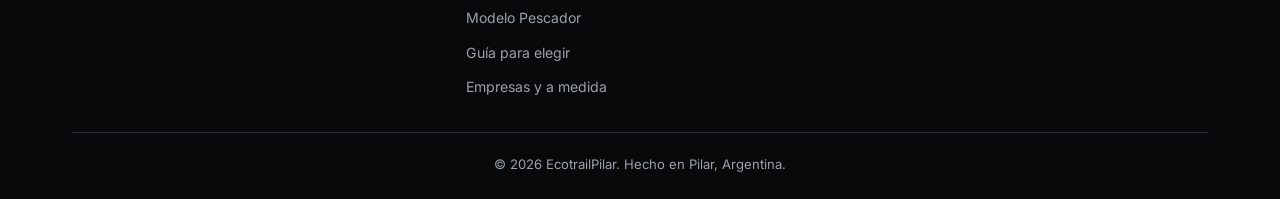
==== commit 093918f4: "SEO: fichas por modelo, guía de compra, página para empresas, schema corregido y sitemap" ====
--- a/index.html
+++ b/index.html
@@ -11,8 +11,8 @@
     </script>
     <meta charset="UTF-8">
     <meta name="viewport" content="width=device-width, initial-scale=1.0, viewport-fit=cover">
-    <title>Tráileres para Bicicleta Reforzados | EcotrailPilar | Industria Argentina</title>
-    <meta name="description" content="Tráileres para bicicleta de carga, reforzados y 100% industria argentina. Capacidad 80kg. Enganche universal. Reparto, pesca, camping. Envío gratis en CABA y GBA.">
+    <title>Trailer para Bicicleta Reforzado | EcotrailPilar | Industria Argentina</title>
+    <meta name="description" content="Trailers para bicicleta de carga, reforzados y 100% industria argentina. Capacidad 80 kg. Enganche universal. Reparto, pesca, camping. Envío gratis en CABA y GBA.">
     <meta name="author" content="EcotrailPilar">
     <meta name="robots" content="index, follow, max-snippet:-1, max-image-preview:large, max-video-preview:-1">
     <link rel="canonical" href="https://ecotrailpilar.com/">
@@ -20,13 +20,13 @@
     <link rel="icon" type="image/svg+xml" href="data:image/svg+xml,%3Csvg xmlns='http://www.w3.org/2000/svg' viewBox='0 0 100 100'%3E%3Crect width='100' height='100' rx='20' fill='%230b0c0e'/%3E%3Ctext x='50' y='72' font-family='Outfit, sans-serif' font-size='55' font-weight='900' fill='%23f59e0b' text-anchor='middle'%3EEP%3C/text%3E%3C/svg%3E">
     <link rel="icon" href="favicon.ico" type="image/x-icon">
     <meta property="og:type" content="website">
-    <meta property="og:title" content="Tráileres para Bicicleta Reforzados | EcotrailPilar">
+    <meta property="og:title" content="Trailer para Bicicleta Reforzado | EcotrailPilar">
     <meta property="og:description" content="Tráileres de carga reforzados, 80kg, industria argentina. Enganche universal. Envío gratis en CABA y GBA.">
     <meta property="og:image" content="https://ecotrailpilar.com/assets/images/tetp.webp">
     <meta property="og:url" content="https://ecotrailpilar.com/">
     <meta property="og:site_name" content="EcotrailPilar">
     <meta name="twitter:card" content="summary_large_image">
-    <meta name="twitter:title" content="Tráileres para Bicicleta Reforzados | EcotrailPilar">
+    <meta name="twitter:title" content="Trailer para Bicicleta Reforzado | EcotrailPilar">
     <meta name="twitter:description" content="Tráileres de carga reforzados, 80kg, industria argentina. Envío gratis en CABA y GBA.">
     <meta name="twitter:image" content="https://ecotrailpilar.com/assets/images/tetp.webp">
     <link rel="preconnect" href="https://fonts.googleapis.com">
@@ -48,6 +48,8 @@
             <nav class="nav" id="nav" aria-label="Navegación principal">
                 <a href="#modelos">Modelos</a>
                 <a href="#ingenieria">Ingeniería</a>
+                <a href="/guia-trailer-para-bicicleta.html">Guía</a>
+                <a href="/trailer-bicicleta-empresas.html">Empresas</a>
                 <a href="#faq">Preguntas</a>
             </nav>
             <a class="btn btn--wa header-cta" target="_blank" rel="noopener"
@@ -66,8 +68,7 @@
         <section class="hero">
             <div class="container hero-grid">
                 <div class="hero-text">
-                    <span class="hero-tag">100% Industria Argentina · Enganche Universal</span>
-                    <h1>Convertí tu bici en un <em>utilitario de carga.</em></h1>
+                    <h1><span class="hero-tag">Trailers para bicicleta · 100% Industria Argentina</span>Convertí tu bici en un <em>utilitario de carga.</em></h1>
                     <p class="hero-sub">Tráileres reforzados, fabricados y soldados en Pilar. Para reparto urbano, pesca, camping y mudanzas. Sin patente, sin nafta, sin seguro.</p>
                     <div class="hero-strip">
                         <span class="pill pill--free">
@@ -91,7 +92,7 @@
                 <div class="hero-visual">
                     <div class="hero-img-wrap">
                         <img src="assets/images/tetp.webp"
-                             srcset="assets/images/tetp-small.webp 600w, assets/images/tetp-medium.webp 900w, assets/images/tetp.webp 1200w"
+                             srcset="assets/images/tetp-small.webp 600w, assets/images/tetp-medium.webp 900w, assets/images/tetp.webp 1000w"
                              sizes="(max-width:820px) 100vw, 560px"
                              alt="Tráiler para bicicleta EcotrailPilar cargado con herramientas, uso urbano"
                              fetchpriority="high" width="800" height="600">
@@ -115,7 +116,7 @@
                     <h2>Un modelo para cada laburo</h2>
                     <p>Todos: chasis reforzado, 80 kg de capacidad y enganche universal. Cambia lo que va arriba.</p>
                 </div>
-                <p class="filter-note">¿Dudás cuál es el tuyo? Decinos qué transportás y lo resolvemos en un mensaje.</p>
+                <p class="filter-note">¿Dudás cuál es el tuyo? Decinos qué transportás y lo resolvemos en un mensaje, o leé la <a href="/guia-trailer-para-bicicleta.html">guía para elegir</a>.</p>
                 <div class="models">
 
                     <!-- Clásico (best seller, va primero) -->
@@ -124,7 +125,7 @@
                         <div class="card-img"><img src="assets/images/clasico.webp" alt="Tráiler bicicleta Modelo Clásico EcotrailPilar" loading="lazy" width="400" height="300"></div>
                         <div class="card-body">
                             <div class="card-use">Trabajo diario</div>
-                            <h3>Modelo Clásico</h3>
+                            <h3><a href="/trailer-bicicleta-modelo-clasico.html">Modelo Clásico</a></h3>
                             <div class="card-price">$329.990</div>
                             <ul class="card-specs">
                                 <li><svg viewBox="0 0 24 24" fill="currentColor"><path d="M9 16.17L4.83 12l-1.42 1.41L9 19 21 7l-1.41-1.41z"/></svg> El original, el más probado y perfeccionado</li>
@@ -136,6 +137,7 @@
                                     <svg viewBox="0 0 24 24" fill="currentColor"><path d="M.057 24l1.687-6.163a11.867 11.867 0 01-1.587-5.946C.16 5.335 5.495 0 12.05 0a11.817 11.817 0 018.413 3.488 11.824 11.824 0 013.48 8.414c-.003 6.557-5.338 11.892-11.893 11.892a11.9 11.9 0 01-5.688-1.448L.057 24zm6.597-3.807c1.676.995 3.276 1.591 5.392 1.592 5.448 0 9.886-4.434 9.889-9.885.002-5.462-4.415-9.89-9.881-9.892-5.452 0-9.887 4.434-9.889 9.884a9.86 9.86 0 001.515 5.26l-.999 3.648 3.736-.979z"/></svg>
                                     Consultar por WhatsApp
                                 </a>
+                                <a class="link-buy" href="/trailer-bicicleta-modelo-clasico.html">Ver ficha completa →</a>
                                 <a class="link-buy" target="_blank" rel="noopener" href="https://ecotrail.mitiendanube.com/productos/trailer-para-bicicleta-clasico-reforzado-ecotrail-pilar/">Comprar online →</a>
                             </div>
                         </div>
@@ -146,7 +148,7 @@
                         <div class="card-img"><img src="assets/images/urbano.webp" alt="Tráiler bicicleta Urbano Clásico EcotrailPilar — reparto y compras" loading="lazy" width="400" height="300"></div>
                         <div class="card-body">
                             <div class="card-use">Reparto urbano</div>
-                            <h3>Urbano Clásico</h3>
+                            <h3><a href="/trailer-bicicleta-urbano-clasico.html">Urbano Clásico</a></h3>
                             <div class="card-price">$279.990</div>
                             <ul class="card-specs">
                                 <li><svg viewBox="0 0 24 24" fill="currentColor"><path d="M9 16.17L4.83 12l-1.42 1.41L9 19 21 7l-1.41-1.41z"/></svg> Ideal para reparto ligero y compras diarias</li>
@@ -158,6 +160,7 @@
                                     <svg viewBox="0 0 24 24" fill="currentColor"><path d="M.057 24l1.687-6.163a11.867 11.867 0 01-1.587-5.946C.16 5.335 5.495 0 12.05 0a11.817 11.817 0 018.413 3.488 11.824 11.824 0 013.48 8.414c-.003 6.557-5.338 11.892-11.893 11.892a11.9 11.9 0 01-5.688-1.448L.057 24zm6.597-3.807c1.676.995 3.276 1.591 5.392 1.592 5.448 0 9.886-4.434 9.889-9.885.002-5.462-4.415-9.89-9.881-9.892-5.452 0-9.887 4.434-9.889 9.884a9.86 9.86 0 001.515 5.26l-.999 3.648 3.736-.979z"/></svg>
                                     Consultar por WhatsApp
                                 </a>
+                                <a class="link-buy" href="/trailer-bicicleta-urbano-clasico.html">Ver ficha completa →</a>
                                 <a class="link-buy" target="_blank" rel="noopener" href="https://ecotrail.mitiendanube.com/productos/trailer-para-bicicleta-urbano-100-kg-reforzado-ecotrail-pilar/">Comprar online →</a>
                             </div>
                         </div>
@@ -168,7 +171,7 @@
                         <div class="card-img"><img src="assets/images/utilitario.webp" alt="Tráiler bicicleta Utilitario Enrejado reforzado para cargas voluminosas" loading="lazy" width="400" height="300"></div>
                         <div class="card-body">
                             <div class="card-use">Cargas voluminosas</div>
-                            <h3>Utilitario Enrejado</h3>
+                            <h3><a href="/trailer-bicicleta-utilitario-enrejado.html">Utilitario Enrejado</a></h3>
                             <div class="card-price">$369.990</div>
                             <ul class="card-specs">
                                 <li><svg viewBox="0 0 24 24" fill="currentColor"><path d="M9 16.17L4.83 12l-1.42 1.41L9 19 21 7l-1.41-1.41z"/></svg> Malla de acero soldada, máxima contención</li>
@@ -180,6 +183,7 @@
                                     <svg viewBox="0 0 24 24" fill="currentColor"><path d="M.057 24l1.687-6.163a11.867 11.867 0 01-1.587-5.946C.16 5.335 5.495 0 12.05 0a11.817 11.817 0 018.413 3.488 11.824 11.824 0 013.48 8.414c-.003 6.557-5.338 11.892-11.893 11.892a11.9 11.9 0 01-5.688-1.448L.057 24zm6.597-3.807c1.676.995 3.276 1.591 5.392 1.592 5.448 0 9.886-4.434 9.889-9.885.002-5.462-4.415-9.89-9.881-9.892-5.452 0-9.887 4.434-9.889 9.884a9.86 9.86 0 001.515 5.26l-.999 3.648 3.736-.979z"/></svg>
                                     Consultar por WhatsApp
                                 </a>
+                                <a class="link-buy" href="/trailer-bicicleta-utilitario-enrejado.html">Ver ficha completa →</a>
                                 <a class="link-buy" target="_blank" rel="noopener" href="https://ecotrail.mitiendanube.com/productos/trailer-para-bicicleta-utilitario-reforzado-ecotrail-pilar/">Comprar online →</a>
                             </div>
                         </div>
@@ -190,7 +194,7 @@
                         <div class="card-img"><img src="assets/images/playo.webp" alt="Tráiler bicicleta Urbano Playo base plana para mudanzas y cajas grandes" loading="lazy" width="400" height="300"></div>
                         <div class="card-body">
                             <div class="card-use">Inicio económico</div>
-                            <h3>Urbano Playo</h3>
+                            <h3><a href="/trailer-bicicleta-urbano-playo.html">Urbano Playo</a></h3>
                             <div class="card-price">$269.990</div>
                             <ul class="card-specs">
                                 <li><svg viewBox="0 0 24 24" fill="currentColor"><path d="M9 16.17L4.83 12l-1.42 1.41L9 19 21 7l-1.41-1.41z"/></svg> Base plana libre para cargas irregulares</li>
@@ -202,6 +206,7 @@
                                     <svg viewBox="0 0 24 24" fill="currentColor"><path d="M.057 24l1.687-6.163a11.867 11.867 0 01-1.587-5.946C.16 5.335 5.495 0 12.05 0a11.817 11.817 0 018.413 3.488 11.824 11.824 0 013.48 8.414c-.003 6.557-5.338 11.892-11.893 11.892a11.9 11.9 0 01-5.688-1.448L.057 24zm6.597-3.807c1.676.995 3.276 1.591 5.392 1.592 5.448 0 9.886-4.434 9.889-9.885.002-5.462-4.415-9.89-9.881-9.892-5.452 0-9.887 4.434-9.889 9.884a9.86 9.86 0 001.515 5.26l-.999 3.648 3.736-.979z"/></svg>
                                     Consultar por WhatsApp
                                 </a>
+                                <a class="link-buy" href="/trailer-bicicleta-urbano-playo.html">Ver ficha completa →</a>
                                 <a class="link-buy" target="_blank" rel="noopener" href="https://ecotrail.mitiendanube.com/productos/trailer-para-bicicleta-urbano-playo-reforzado-ecotrail-pilar/">Comprar online →</a>
                             </div>
                         </div>
@@ -213,7 +218,7 @@
                         <div class="card-img"><img src="assets/images/pescador.webp" alt="Tráiler para bicicleta Pescador EcotrailPilar — playa y terrenos blandos" loading="lazy" width="400" height="300"></div>
                         <div class="card-body">
                             <div class="card-use">Pesca y playa</div>
-                            <h3>Modelo Pescador</h3>
+                            <h3><a href="/trailer-bicicleta-pescador.html">Modelo Pescador</a></h3>
                             <div class="card-price">$249.990</div>
                             <ul class="card-specs">
                                 <li><svg viewBox="0 0 24 24" fill="currentColor"><path d="M9 16.17L4.83 12l-1.42 1.41L9 19 21 7l-1.41-1.41z"/></svg> Diseñado para arena y terrenos blandos</li>
@@ -225,6 +230,7 @@
                                     <svg viewBox="0 0 24 24" fill="currentColor"><path d="M.057 24l1.687-6.163a11.867 11.867 0 01-1.587-5.946C.16 5.335 5.495 0 12.05 0a11.817 11.817 0 018.413 3.488 11.824 11.824 0 013.48 8.414c-.003 6.557-5.338 11.892-11.893 11.892a11.9 11.9 0 01-5.688-1.448L.057 24zm6.597-3.807c1.676.995 3.276 1.591 5.392 1.592 5.448 0 9.886-4.434 9.889-9.885.002-5.462-4.415-9.89-9.881-9.892-5.452 0-9.887 4.434-9.889 9.884a9.86 9.86 0 001.515 5.26l-.999 3.648 3.736-.979z"/></svg>
                                     Consultar por WhatsApp
                                 </a>
+                                <a class="link-buy" href="/trailer-bicicleta-pescador.html">Ver ficha completa →</a>
                                 <a class="link-buy" target="_blank" rel="noopener" href="https://ecotrail.mitiendanube.com/productos/trailer-para-bicicleta-carga-pesca-playa-ecotrail-pilar/">Comprar online →</a>
                             </div>
                         </div>
@@ -310,7 +316,7 @@
                     <details><summary>¿Cuánto carga?</summary><div class="faq-body">Todos los modelos soportan hasta 80 kg de carga útil. El chasis está reforzado para trabajo intensivo diario sin deformarse.</div></details>
                     <details><summary>¿Cuánto tarda la entrega?</summary><div class="faq-body">Despachamos en 1 a 7 días hábiles según stock. En CABA y GBA: 3 a 5 días hábiles, con envío gratis. Al interior: 3 a 7 días — el costo del envío lo coordinamos por WhatsApp según tu localidad antes de cerrar la compra, sin sorpresas.</div></details>
                     <details><summary>¿Puedo pagar en cuotas?</summary><div class="faq-body">Sí. 3 cuotas sin interés con cualquier tarjeta de crédito. Con MercadoPago llegás hasta 12 cuotas según tu banco. También aceptamos transferencia (coordinamos por WhatsApp).</div></details>
-                    <details><summary>¿Hacen modelos a medida?</summary><div class="faq-body">Sí. Fabricamos a medida con especificaciones particulares. Escribinos por WhatsApp con lo que necesitás y te pasamos presupuesto sin costo.</div></details>
+                    <details><summary>¿Hacen modelos a medida?</summary><div class="faq-body">Sí. Fabricamos a medida con especificaciones particulares. Escribinos por WhatsApp con lo que necesitás y te pasamos presupuesto sin costo. Más info en <a href="/trailer-bicicleta-empresas.html" style="color:var(--amber)">empresas y pedidos a medida</a>.</div></details>
                     <details><summary>¿Puedo cambiarlo si no era lo que esperaba?</summary><div class="faq-body">Sí. Podés solicitar cambio por otro modelo dentro de los 10 días corridos, sin uso y en su empaque original (el envío de devolución corre por tu cuenta). Si tiene un defecto de fábrica, nos hacemos cargo de todo.</div></details>
                 </div>
             </div>
@@ -337,18 +343,20 @@
                     <p>Tráileres para bicicleta reforzados, 100% fabricación argentina en Pilar, Buenos Aires. Enganche universal, 80 kg de capacidad. Envío gratis en CABA y GBA.</p>
                     <div class="social">
                         <a href="https://www.instagram.com/ecotrailpilar/" target="_blank" rel="noopener" aria-label="Instagram"><svg viewBox="0 0 24 24" fill="currentColor"><path d="M12 2.2c3.2 0 3.6 0 4.9.07 1.2.06 1.8.25 2.2.42.6.2 1 .5 1.4.9.4.4.7.8.9 1.4.17.5.36 1 .42 2.2.06 1.3.07 1.7.07 4.9s0 3.6-.07 4.9c-.06 1.2-.25 1.8-.42 2.2-.2.6-.5 1-.9 1.4-.4.4-.8.7-1.4.9-.5.17-1 .36-2.2.42-1.3.06-1.7.07-4.9.07s-3.6 0-4.9-.07c-1.2-.06-1.8-.25-2.2-.42-.6-.2-1-.5-1.4-.9-.4-.4-.7-.8-.9-1.4-.17-.5-.36-1-.42-2.2C2.2 15.6 2.2 15.2 2.2 12s0-3.6.07-4.9c.06-1.2.25-1.8.42-2.2.2-.6.5-1 .9-1.4.4-.4.8-.7 1.4-.9.5-.17 1-.36 2.2-.42C8.4 2.2 8.8 2.2 12 2.2zm0 3.2A6.6 6.6 0 1012 18.6 6.6 6.6 0 0012 5.4zm0 10.9a4.3 4.3 0 110-8.6 4.3 4.3 0 010 8.6zm6.8-11.2a1.5 1.5 0 11-3.1 0 1.5 1.5 0 013.1 0z"/></svg></a>
-                        <a href="https://www.tiktok.com/@ecotrailpilar" target="_blank" rel="noopener" aria-label="TikTok"><svg viewBox="0 0 24 24" fill="currentColor"><path d="M16.6 5.8a4.3 4.3 0 01-1-2.8h-3.3v13.4a2.5 2.5 0 11-2.5-2.5c.2 0 .5 0 .7.1v-3.4a6 6 0 00-.7-.04 5.9 5.9 0 105.9 5.9V9.4a7.6 7.6 0 004.4 1.4V7.5a4.3 4.3 0 01-3.5-1.7z"/></svg></a>
+                        <a href="https://www.tiktok.com/@ecotrail.pilar" target="_blank" rel="noopener" aria-label="TikTok"><svg viewBox="0 0 24 24" fill="currentColor"><path d="M16.6 5.8a4.3 4.3 0 01-1-2.8h-3.3v13.4a2.5 2.5 0 11-2.5-2.5c.2 0 .5 0 .7.1v-3.4a6 6 0 00-.7-.04 5.9 5.9 0 105.9 5.9V9.4a7.6 7.6 0 004.4 1.4V7.5a4.3 4.3 0 01-3.5-1.7z"/></svg></a>
                         <a href="https://www.youtube.com/@ecotrailpilar" target="_blank" rel="noopener" aria-label="YouTube"><svg viewBox="0 0 24 24" fill="currentColor"><path d="M23 7.5a3 3 0 00-2.1-2.1C19 4.9 12 4.9 12 4.9s-7 0-8.9.5A3 3 0 001 7.5 31 31 0 00.5 12 31 31 0 001 16.5a3 3 0 002.1 2.1c1.9.5 8.9.5 8.9.5s7 0 8.9-.5a3 3 0 002.1-2.1A31 31 0 0023.5 12 31 31 0 0023 7.5zM9.8 15.3V8.7l5.7 3.3z"/></svg></a>
                     </div>
                 </div>
                 <div class="footer-col">
                     <h4>Modelos</h4>
                     <ul>
-                        <li><a href="#modelos">Modelo Clásico</a></li>
-                        <li><a href="#modelos">Urbano Clásico</a></li>
-                        <li><a href="#modelos">Utilitario Enrejado</a></li>
-                        <li><a href="#modelos">Urbano Playo</a></li>
-                        <li><a href="#modelos">Modelo Pescador</a></li>
+                        <li><a href="/trailer-bicicleta-modelo-clasico.html">Modelo Clásico</a></li>
+                        <li><a href="/trailer-bicicleta-urbano-clasico.html">Urbano Clásico</a></li>
+                        <li><a href="/trailer-bicicleta-utilitario-enrejado.html">Utilitario Enrejado</a></li>
+                        <li><a href="/trailer-bicicleta-urbano-playo.html">Urbano Playo</a></li>
+                        <li><a href="/trailer-bicicleta-pescador.html">Modelo Pescador</a></li>
+                        <li><a href="/guia-trailer-para-bicicleta.html">Guía para elegir</a></li>
+                        <li><a href="/trailer-bicicleta-empresas.html">Empresas y a medida</a></li>
                     </ul>
                 </div>
                 <div class="footer-col">
@@ -388,29 +396,10 @@
         <button class="btn btn--amber" id="cookieOk" style="padding:.5rem 1.5rem">Entendido</button>
     </div>
 
-    <!-- Schema.org (intacto: LocalBusiness + 5 productos) -->
-    <script type="application/ld+json">
-    {
-      "@context":"https://schema.org","@type":"LocalBusiness","@id":"https://ecotrailpilar.com/#business",
-      "name":"EcotrailPilar","url":"https://ecotrailpilar.com/","logo":"https://ecotrailpilar.com/assets/images/logo.webp",
-      "image":"https://ecotrailpilar.com/assets/images/tetp.webp",
-      "description":"Tráileres para bicicleta reforzados, 100% industria argentina. Enganche universal. Envío gratis en CABA y Gran Buenos Aires.",
-      "telephone":"+5491159484880","email":"cmvmicrologistica@gmail.com","priceRange":"$$",
-      "address":{"@type":"PostalAddress","addressLocality":"Pilar","addressRegion":"Buenos Aires","addressCountry":"AR"},
-      "areaServed":{"@type":"Country","name":"Argentina"},
-      "aggregateRating":{"@type":"AggregateRating","ratingValue":"5","reviewCount":"3","bestRating":"5","worstRating":"1"},
-      "sameAs":["https://www.instagram.com/ecotrailpilar/","https://www.facebook.com/ecotrailpilar","https://www.youtube.com/@ecotrailpilar","https://www.tiktok.com/@ecotrailpilar"]
-    }
-    </script>
-    <script type="application/ld+json">
-    [
-      {"@context":"https://schema.org/","@type":"Product","@id":"https://ecotrailpilar.com/#clasico","name":"EcotrailPilar Modelo Clásico","sku":"ECOTRAIL-CLASICO","image":"https://ecotrailpilar.com/assets/images/clasico.webp","description":"Chasis reforzado 20x20mm, ruedas 20 pulgadas. Capacidad 80kg.","brand":{"@type":"Brand","name":"EcotrailPilar"},"itemCondition":"https://schema.org/NewCondition","offers":{"@type":"Offer","price":"329990","priceCurrency":"ARS","availability":"https://schema.org/InStock","url":"https://ecotrail.mitiendanube.com/productos/trailer-para-bicicleta-clasico-reforzado-ecotrail-pilar/"}},
-      {"@context":"https://schema.org/","@type":"Product","@id":"https://ecotrailpilar.com/#urbano-clasico","name":"EcotrailPilar Urbano Clásico","sku":"ECOTRAIL-URBANO-CLASICO","image":"https://ecotrailpilar.com/assets/images/urbano.webp","description":"Tráiler ideal para reparto y compras. 80kg de capacidad.","brand":{"@type":"Brand","name":"EcotrailPilar"},"itemCondition":"https://schema.org/NewCondition","offers":{"@type":"Offer","price":"279990","priceCurrency":"ARS","availability":"https://schema.org/InStock","url":"https://ecotrail.mitiendanube.com/productos/trailer-para-bicicleta-urbano-100-kg-reforzado-ecotrail-pilar/"}},
-      {"@context":"https://schema.org/","@type":"Product","@id":"https://ecotrailpilar.com/#utilitario-enrejado","name":"EcotrailPilar Utilitario Enrejado","sku":"ECOTRAIL-UTILITARIO-ENREJADO","image":"https://ecotrailpilar.com/assets/images/utilitario.webp","description":"Tráiler enrejado para cargas voluminosas, máxima contención.","brand":{"@type":"Brand","name":"EcotrailPilar"},"itemCondition":"https://schema.org/NewCondition","offers":{"@type":"Offer","price":"369990","priceCurrency":"ARS","availability":"https://schema.org/InStock","url":"https://ecotrail.mitiendanube.com/productos/trailer-para-bicicleta-utilitario-reforzado-ecotrail-pilar/"}},
-      {"@context":"https://schema.org/","@type":"Product","@id":"https://ecotrailpilar.com/#urbano-playo","name":"EcotrailPilar Urbano Playo","sku":"ECOTRAIL-URBANO-PLAYO","image":"https://ecotrailpilar.com/assets/images/playo.webp","description":"Base plana para cargas irregulares.","brand":{"@type":"Brand","name":"EcotrailPilar"},"itemCondition":"https://schema.org/NewCondition","offers":{"@type":"Offer","price":"269990","priceCurrency":"ARS","availability":"https://schema.org/InStock","url":"https://ecotrail.mitiendanube.com/productos/trailer-para-bicicleta-urbano-playo-reforzado-ecotrail-pilar/"}},
-      {"@context":"https://schema.org/","@type":"Product","@id":"https://ecotrailpilar.com/#pescador","name":"EcotrailPilar Modelo Pescador","sku":"ECOTRAIL-PESCADOR","image":"https://ecotrailpilar.com/assets/images/pescador.webp","description":"Diseñado para terrenos blandos y arena, soportes para cañas.","brand":{"@type":"Brand","name":"EcotrailPilar"},"itemCondition":"https://schema.org/NewCondition","offers":{"@type":"Offer","price":"249990","priceCurrency":"ARS","availability":"https://schema.org/InStock","url":"https://ecotrail.mitiendanube.com/productos/trailer-para-bicicleta-carga-pesca-playa-ecotrail-pilar/"}}
-    ]
-    </script>
+    <!-- Schema.org: negocio + sitio + 5 productos (cada uno con su ficha) -->
+    <script type="application/ld+json">{"@context": "https://schema.org", "@type": "LocalBusiness", "@id": "https://ecotrailpilar.com/#business", "name": "EcotrailPilar", "alternateName": ["Ecotrail Pilar", "EcoTrail Pilar"], "url": "https://ecotrailpilar.com/", "logo": "https://ecotrailpilar.com/assets/images/logo.webp", "image": "https://ecotrailpilar.com/assets/images/tetp.webp", "description": "Fábrica de trailers para bicicleta reforzados en Pilar, Buenos Aires. 100% industria argentina, 80 kg de capacidad y enganche universal. Envío gratis en CABA y Gran Buenos Aires.", "telephone": "+5491159484880", "email": "cmvmicrologistica@gmail.com", "priceRange": "$$", "address": {"@type": "PostalAddress", "addressLocality": "Pilar", "addressRegion": "Buenos Aires", "addressCountry": "AR"}, "areaServed": {"@type": "Country", "name": "Argentina"}, "sameAs": ["https://www.instagram.com/ecotrailpilar/", "https://www.facebook.com/ecotrailpilar", "https://www.youtube.com/@ecotrailpilar", "https://www.tiktok.com/@ecotrail.pilar", "https://www.mercadolibre.com.ar/perfil/ECOTRAILPILAR", "https://ecotrail.mitiendanube.com/"]}</script>
+    <script type="application/ld+json">{"@context": "https://schema.org", "@type": "WebSite", "@id": "https://ecotrailpilar.com/#website", "name": "EcotrailPilar", "alternateName": ["Ecotrail Pilar"], "url": "https://ecotrailpilar.com/", "inLanguage": "es-AR", "publisher": {"@id": "https://ecotrailpilar.com/#business"}}</script>
+    <script type="application/ld+json">[{"@context": "https://schema.org/", "@type": "Product", "@id": "https://ecotrailpilar.com/trailer-bicicleta-modelo-clasico.html#product", "name": "EcotrailPilar Modelo Clásico", "sku": "ECOTRAIL-CLASICO", "image": "https://ecotrailpilar.com/assets/images/clasico.webp", "description": "El trailer para bicicleta más vendido de EcotrailPilar: caja de 80×60×30 cm, chasis reforzado 20×20 mm, ruedas rodado 20 y 80 kg de carga. Fabricado en Pilar. Envío gratis en CABA y GBA.", "url": "https://ecotrailpilar.com/trailer-bicicleta-modelo-clasico.html", "brand": {"@type": "Brand", "name": "EcotrailPilar"}, "itemCondition": "https://schema.org/NewCondition", "offers": {"@type": "Offer", "price": "329990", "priceCurrency": "ARS", "availability": "https://schema.org/InStock", "url": "https://ecotrailpilar.com/trailer-bicicleta-modelo-clasico.html"}}, {"@context": "https://schema.org/", "@type": "Product", "@id": "https://ecotrailpilar.com/trailer-bicicleta-urbano-clasico.html#product", "name": "EcotrailPilar Urbano Clásico", "sku": "ECOTRAIL-URBANO-CLASICO", "image": "https://ecotrailpilar.com/assets/images/urbano.webp", "description": "Trailer para bicicleta Urbano Clásico: para reparto liviano y compras diarias. Estructura con refuerzo perimetral, ruedas rodado 20 con rodamiento sellado, 80 kg. Fabricado en Pilar.", "url": "https://ecotrailpilar.com/trailer-bicicleta-urbano-clasico.html", "brand": {"@type": "Brand", "name": "EcotrailPilar"}, "itemCondition": "https://schema.org/NewCondition", "offers": {"@type": "Offer", "price": "279990", "priceCurrency": "ARS", "availability": "https://schema.org/InStock", "url": "https://ecotrailpilar.com/trailer-bicicleta-urbano-clasico.html"}}, {"@context": "https://schema.org/", "@type": "Product", "@id": "https://ecotrailpilar.com/trailer-bicicleta-utilitario-enrejado.html#product", "name": "EcotrailPilar Utilitario Enrejado", "sku": "ECOTRAIL-UTILITARIO-ENREJADO", "image": "https://ecotrailpilar.com/assets/images/utilitario.webp", "description": "Trailer para bicicleta con malla de acero soldada para cajas y cargas voluminosas. Chasis reforzado, 80 kg de capacidad y enganche universal. Fabricado en Pilar.", "url": "https://ecotrailpilar.com/trailer-bicicleta-utilitario-enrejado.html", "brand": {"@type": "Brand", "name": "EcotrailPilar"}, "itemCondition": "https://schema.org/NewCondition", "offers": {"@type": "Offer", "price": "369990", "priceCurrency": "ARS", "availability": "https://schema.org/InStock", "url": "https://ecotrailpilar.com/trailer-bicicleta-utilitario-enrejado.html"}}, {"@context": "https://schema.org/", "@type": "Product", "@id": "https://ecotrailpilar.com/trailer-bicicleta-urbano-playo.html#product", "name": "EcotrailPilar Urbano Playo", "sku": "ECOTRAIL-URBANO-PLAYO", "image": "https://ecotrailpilar.com/assets/images/playo.webp", "description": "Trailer para bicicleta de base plana para cajas grandes, mudanzas y cargas irregulares. Centro de gravedad bajo, 80 kg y enganche universal. Fabricado en Pilar.", "url": "https://ecotrailpilar.com/trailer-bicicleta-urbano-playo.html", "brand": {"@type": "Brand", "name": "EcotrailPilar"}, "itemCondition": "https://schema.org/NewCondition", "offers": {"@type": "Offer", "price": "269990", "priceCurrency": "ARS", "availability": "https://schema.org/InStock", "url": "https://ecotrailpilar.com/trailer-bicicleta-urbano-playo.html"}}, {"@context": "https://schema.org/", "@type": "Product", "@id": "https://ecotrailpilar.com/trailer-bicicleta-pescador.html#product", "name": "EcotrailPilar Modelo Pescador", "sku": "ECOTRAIL-PESCADOR", "image": "https://ecotrailpilar.com/assets/images/pescador.webp", "description": "Trailer para bicicleta para pesca y playa: ruedas anchas de baja presión para arena y terrenos blandos, con soportes para cañas. 80 kg y enganche universal. Fabricado en Pilar.", "url": "https://ecotrailpilar.com/trailer-bicicleta-pescador.html", "brand": {"@type": "Brand", "name": "EcotrailPilar"}, "itemCondition": "https://schema.org/NewCondition", "offers": {"@type": "Offer", "price": "249990", "priceCurrency": "ARS", "availability": "https://schema.org/InStock", "url": "https://ecotrailpilar.com/trailer-bicicleta-pescador.html"}}]</script>
 
     <script src="script.js" defer></script>
 </body>
--- a/styles.css
+++ b/styles.css
@@ -234,3 +234,63 @@
     *,*::before,*::after{animation-duration:.001ms!important;transition-duration:.001ms!important}
     .reveal{opacity:1;transform:none}
 }
+
+/* ---------- PÁGINAS INTERNAS: fichas de modelo, guía y empresas ---------- */
+:root{--text-2:#d5d8dc}
+.hero h1 .hero-tag{display:flex;width:fit-content;font-weight:400;line-height:1.6}
+.filter-note a,.card-more{color:var(--amber)}
+.card-body h3 a:hover{color:var(--amber)}
+.card-more{font-family:var(--mono);font-size:.82rem;margin-top:auto}
+a.card-img{display:block}
+.models--mini{grid-template-columns:repeat(auto-fill,minmax(210px,1fr))}
+.crumbs{display:flex;flex-wrap:wrap;gap:.45rem;align-items:center;font-family:var(--mono);font-size:.74rem;letter-spacing:.04em;color:var(--muted);padding-top:1.4rem;padding-bottom:.2rem}
+.crumbs a:hover{color:var(--amber)}
+.crumbs [aria-current]{color:var(--text)}
+.pdp{padding:1.4rem 0 4rem}
+.pdp-grid{display:grid;grid-template-columns:1.05fr .95fr;gap:3rem;align-items:start}
+.pdp-img{border-radius:var(--radius);overflow:hidden;border:1px solid var(--line)}
+.pdp-info h1{font-size:clamp(1.9rem,4.4vw,2.7rem);margin:.35rem 0 .9rem;text-wrap:balance}
+.pdp-lead{color:var(--muted);font-size:1.05rem;margin-bottom:1.2rem;max-width:36rem}
+.pdp-price{font-family:var(--mono);font-size:2rem;font-weight:700;margin-bottom:1rem}
+.pdp-cta{display:flex;flex-wrap:wrap;gap:.8rem;margin:1.2rem 0 .9rem}
+.pdp-pay{font-size:.85rem;color:var(--muted)}
+.pdp-cols{display:grid;grid-template-columns:1.2fr .8fr;gap:3rem;align-items:start}
+.specs-title{font-size:clamp(1.4rem,3vw,1.8rem);margin-bottom:.8rem}
+.prose{max-width:70ch;min-width:0}
+.prose h2{font-size:clamp(1.4rem,3vw,1.8rem);margin:2.4rem 0 .8rem;text-wrap:balance;scroll-margin-top:90px}
+.prose h2:first-child{margin-top:0}
+.prose p{margin-bottom:1rem;color:var(--text-2)}
+.prose ul,.prose ol{margin:0 0 1.2rem 1.2rem;color:var(--text-2)}
+.prose li{margin-bottom:.45rem}
+.prose li::marker{color:var(--amber)}
+.prose a{color:var(--amber);text-decoration:underline;text-underline-offset:3px}
+.prose strong{color:var(--text)}
+.spec-table{width:100%;border-collapse:collapse;font-size:.92rem}
+.spec-table th,.spec-table td{text-align:left;padding:.7rem .2rem;border-bottom:1px solid var(--line);vertical-align:top}
+.spec-table th{font-family:var(--mono);font-size:.7rem;letter-spacing:.08em;text-transform:uppercase;color:var(--muted);font-weight:400;width:38%;padding-right:1rem}
+.table-wrap{overflow-x:auto;margin:1rem 0 1.2rem;border:1px solid var(--line);border-radius:var(--radius-sm)}
+.compare{width:100%;border-collapse:collapse;font-size:.9rem;min-width:560px}
+.compare th,.compare td{padding:.75rem .9rem;border-bottom:1px solid var(--line);text-align:left;vertical-align:top}
+.compare thead th{font-family:var(--mono);font-size:.7rem;letter-spacing:.08em;text-transform:uppercase;color:var(--muted);font-weight:400;background:var(--surface-2)}
+.compare tbody tr:last-child td{border-bottom:0}
+.compare td.num{font-family:var(--mono);white-space:nowrap}
+.compare a{color:var(--text);text-decoration:none;font-weight:600}
+.compare a:hover{color:var(--amber)}
+.answer{border:1px solid var(--line);background:var(--surface);border-radius:var(--radius-sm);padding:1.1rem 1.25rem;margin:0 0 2rem}
+.answer .eyebrow{display:block;margin-bottom:.35rem}
+.answer p{margin:0;color:var(--text)}
+.article-head{max-width:70ch;margin-bottom:2rem}
+.article-head h1{font-size:clamp(2rem,4.8vw,3rem);margin:.6rem 0 .8rem;text-wrap:balance}
+.byline{font-size:.85rem;color:var(--muted)}
+.toc{margin:0 0 2rem;font-size:.92rem}
+.toc ol{margin:0 0 0 1.2rem}
+.toc li{margin-bottom:.25rem}
+.toc a{color:var(--muted);text-decoration:none}
+.toc a:hover{color:var(--amber)}
+.article{padding-top:2rem}
+.faq--left{margin:0;max-width:70ch}
+.steps{list-style:none;margin:1rem 0 1.4rem!important;padding:0;counter-reset:s}
+.steps li{counter-increment:s;display:flex;gap:.9rem;align-items:flex-start;margin-bottom:.8rem}
+.steps li::before{content:counter(s);flex:none;width:30px;height:30px;border-radius:8px;background:var(--amber);color:var(--amber-ink);
+    font-family:var(--mono);font-weight:700;font-size:.85rem;display:flex;align-items:center;justify-content:center}
+@media(max-width:820px){.pdp-grid,.pdp-cols{grid-template-columns:1fr;gap:2rem}}
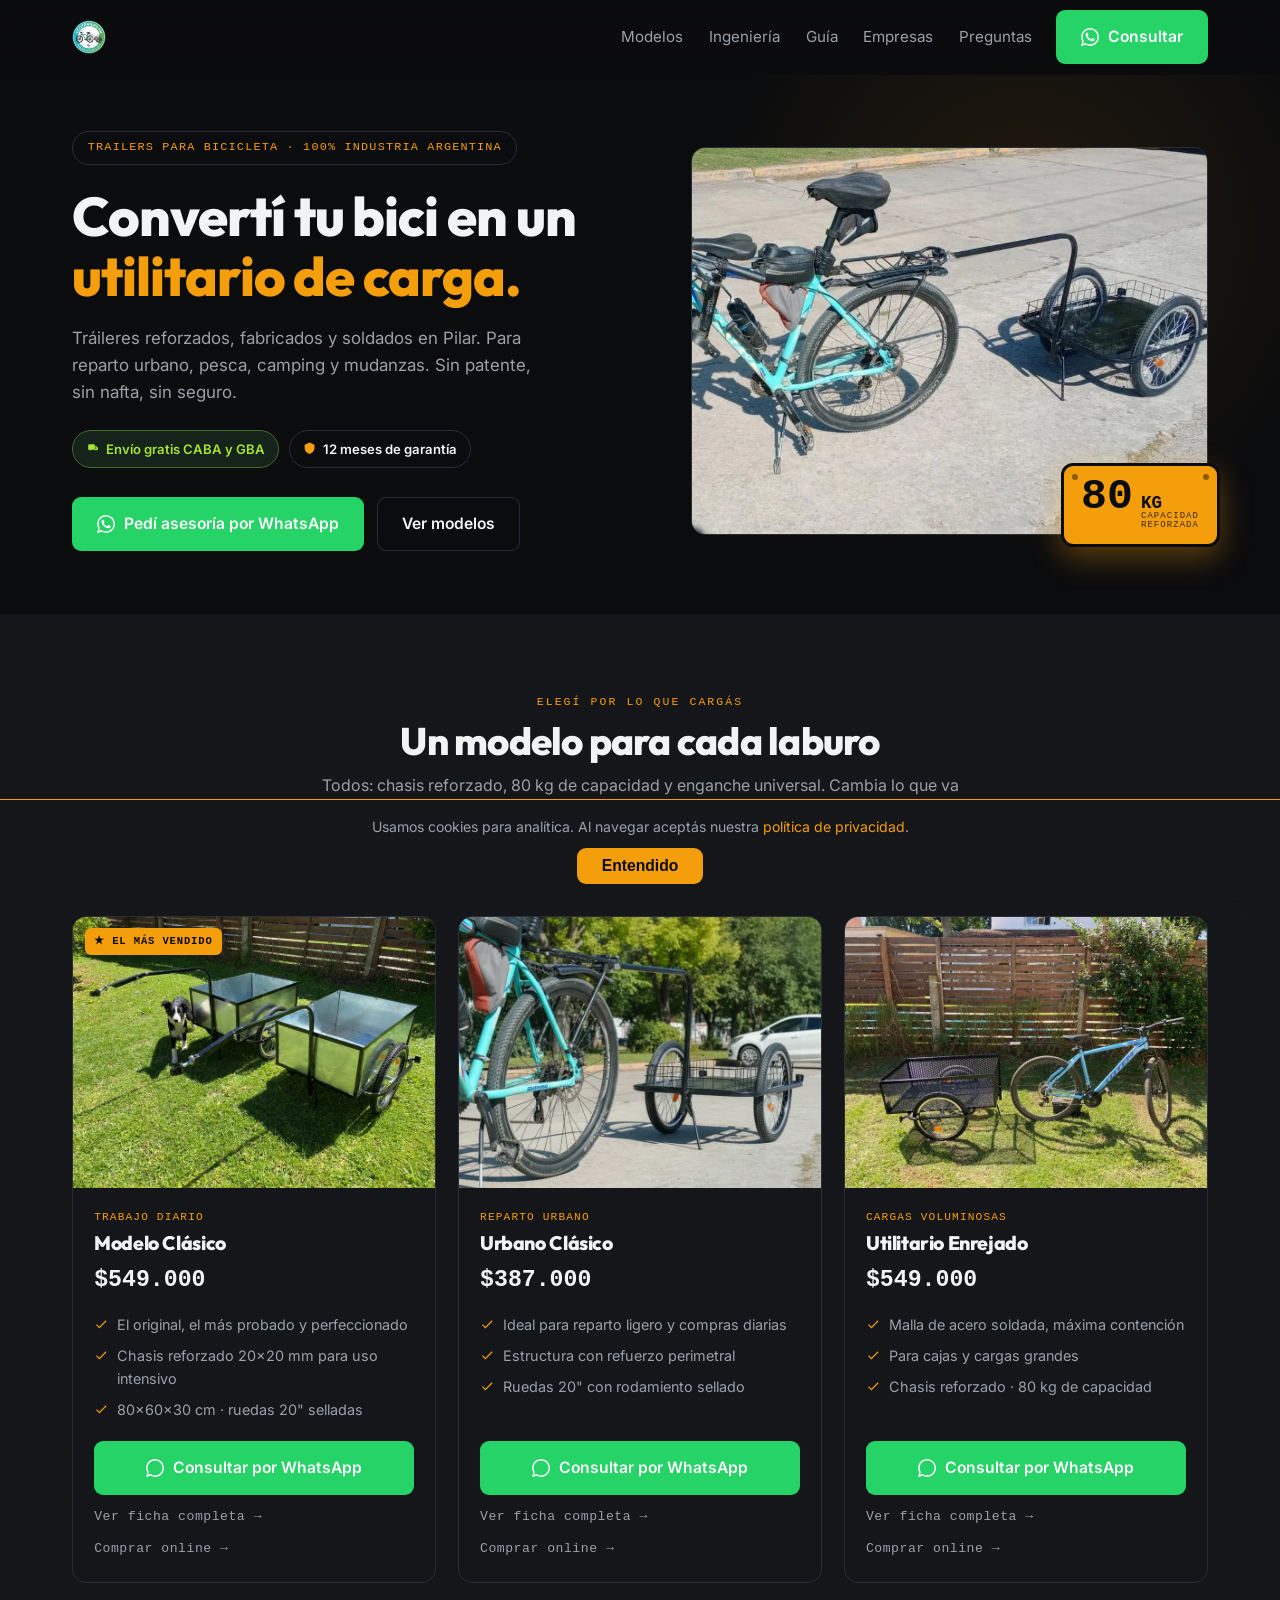
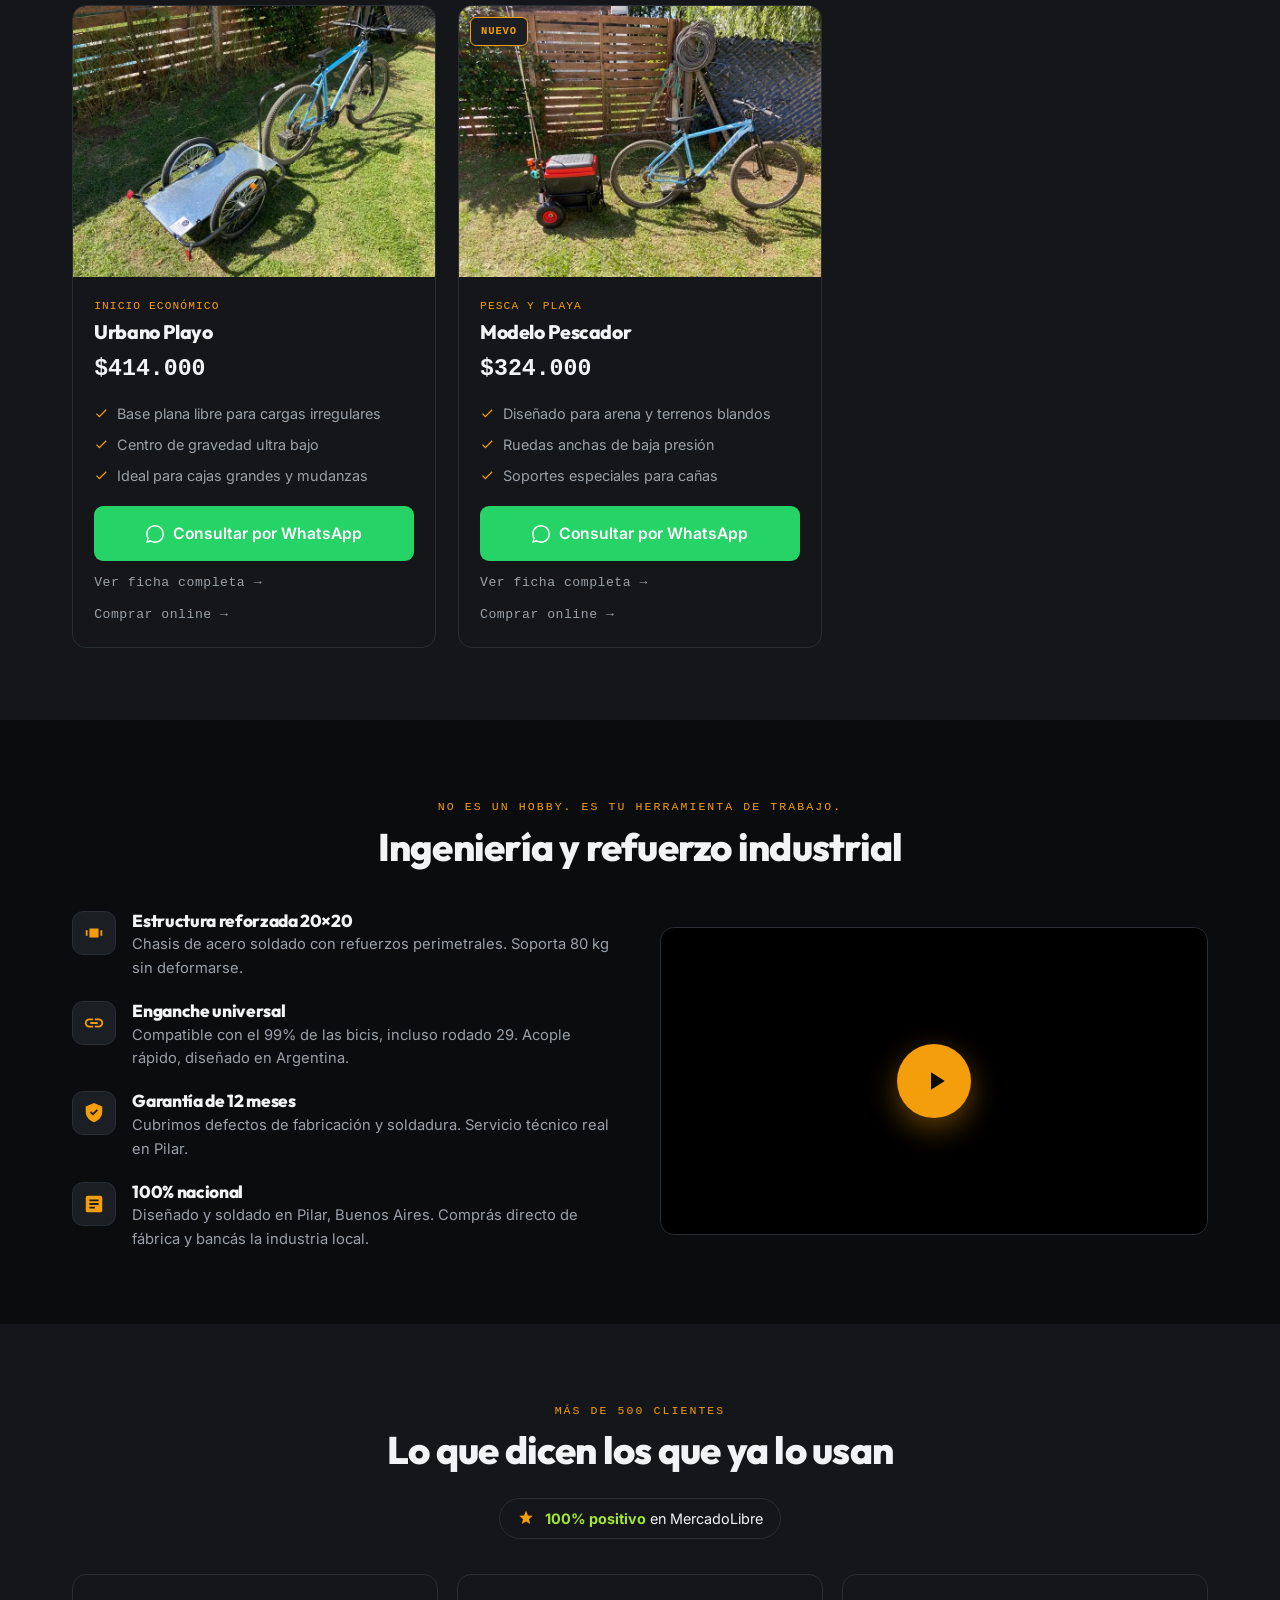
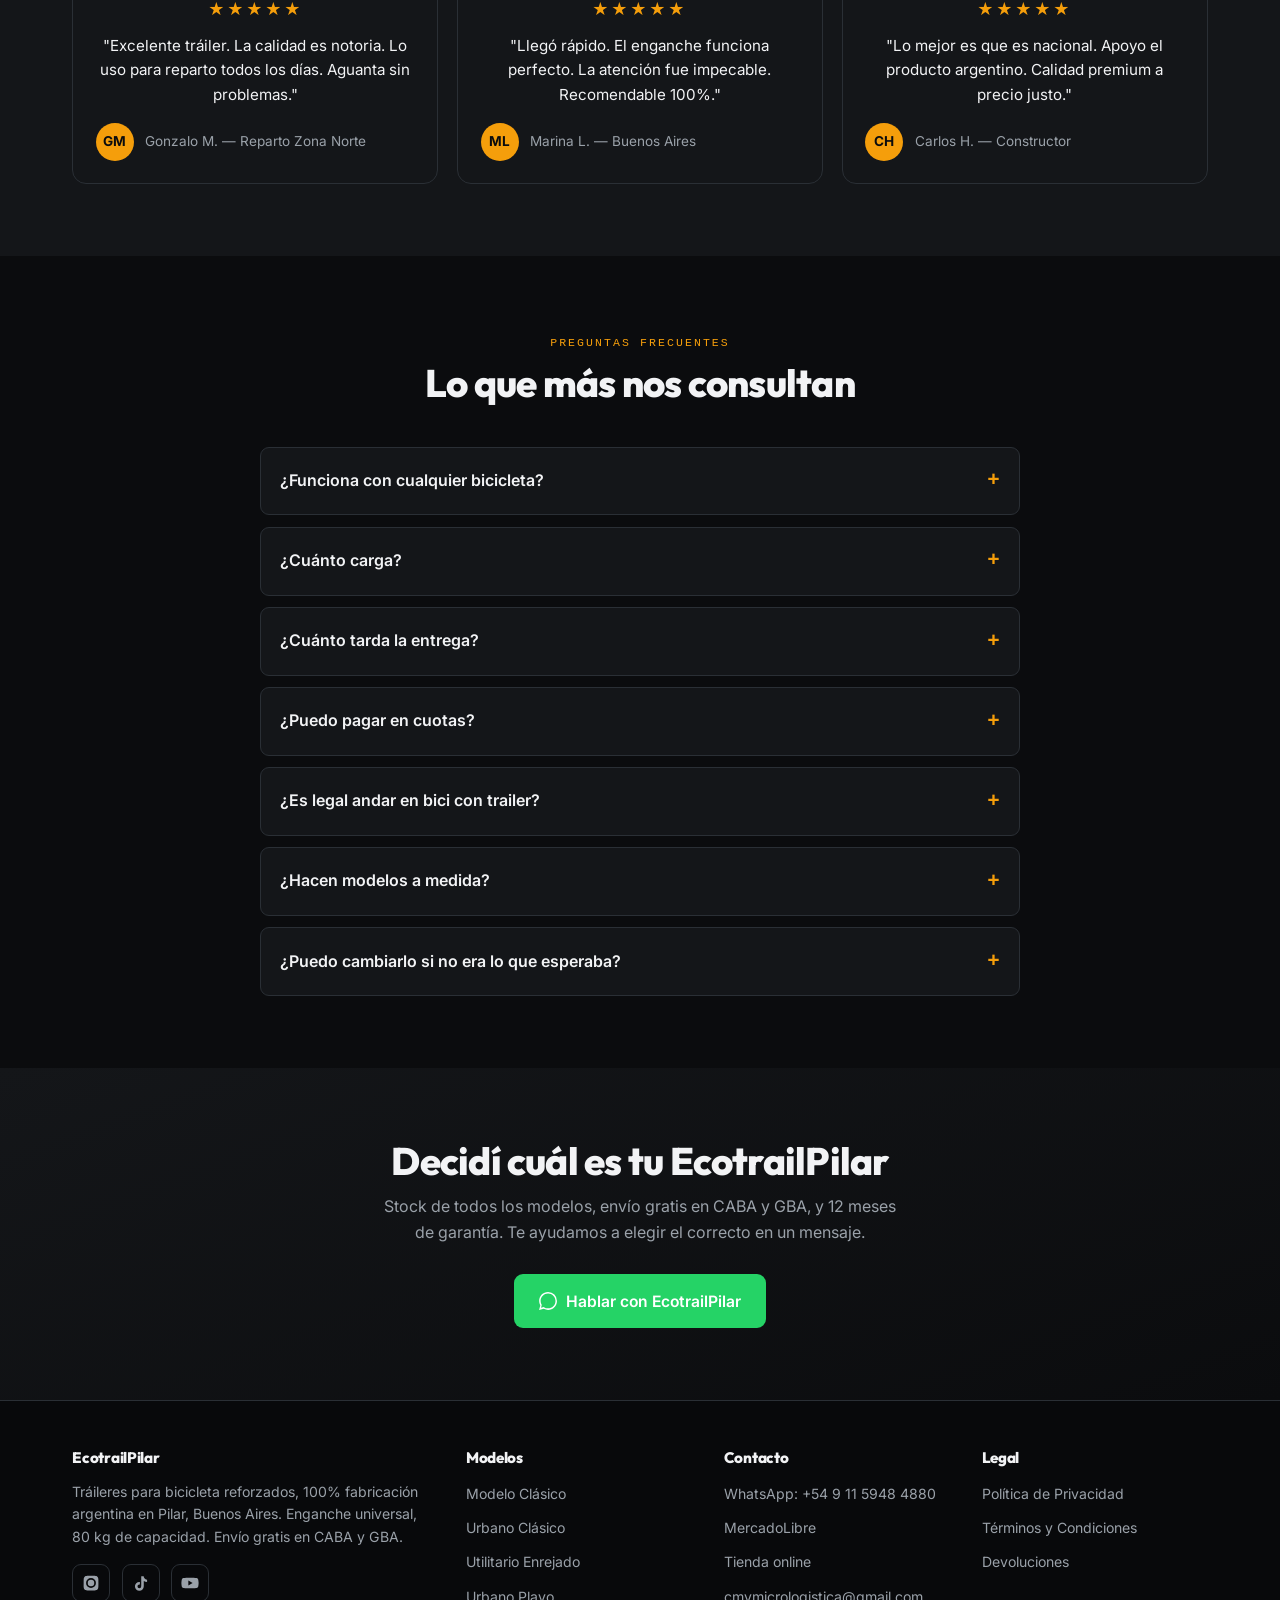
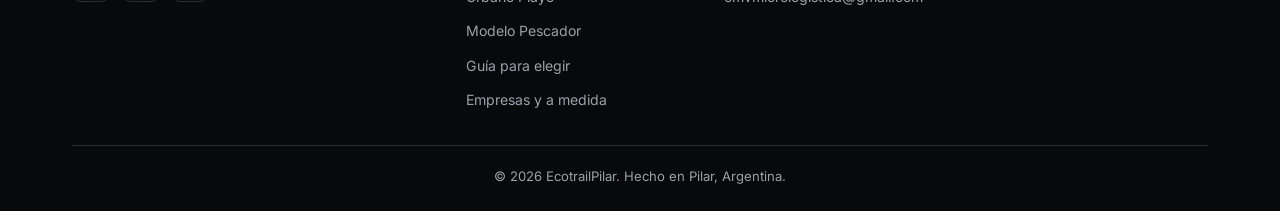
==== commit c96d5f54: "Precios = ML -10%, nota sobre la ley, legales con diseño nuevo, 404, link de ML arreglado e imágenes" ====
--- a/index.html
+++ b/index.html
@@ -122,18 +122,18 @@
                     <!-- Clásico (best seller, va primero) -->
                     <article class="card reveal">
                         <div class="tag-top tag-best">★ El más vendido</div>
-                        <div class="card-img"><img src="assets/images/clasico.webp" alt="Tráiler bicicleta Modelo Clásico EcotrailPilar" loading="lazy" width="400" height="300"></div>
+                        <div class="card-img"><img srcset="assets/images/clasico-800.webp 800w, assets/images/clasico.webp 1600w" sizes="(max-width: 700px) 92vw, 380px" src="assets/images/clasico.webp" alt="Tráiler bicicleta Modelo Clásico EcotrailPilar" loading="lazy" width="400" height="300"></div>
                         <div class="card-body">
                             <div class="card-use">Trabajo diario</div>
                             <h3><a href="/trailer-bicicleta-modelo-clasico.html">Modelo Clásico</a></h3>
-                            <div class="card-price">$329.990</div>
+                            <div class="card-price">$549.000</div>
                             <ul class="card-specs">
                                 <li><svg viewBox="0 0 24 24" fill="currentColor"><path d="M9 16.17L4.83 12l-1.42 1.41L9 19 21 7l-1.41-1.41z"/></svg> El original, el más probado y perfeccionado</li>
                                 <li><svg viewBox="0 0 24 24" fill="currentColor"><path d="M9 16.17L4.83 12l-1.42 1.41L9 19 21 7l-1.41-1.41z"/></svg> Chasis reforzado 20×20 mm para uso intensivo</li>
                                 <li><svg viewBox="0 0 24 24" fill="currentColor"><path d="M9 16.17L4.83 12l-1.42 1.41L9 19 21 7l-1.41-1.41z"/></svg> 80×60×30 cm · ruedas 20" selladas</li>
                             </ul>
                             <div class="card-actions">
-                                <a class="btn btn--wa" target="_blank" rel="noopener" href="https://wa.me/5491159484880?text=Hola%20EcotrailPilar%2C%20me%20interesa%20el%20MODELO%20CL%C3%81SICO%20(%24329.990).%20%C2%BFMe%20asesoran%3F">
+                                <a class="btn btn--wa" target="_blank" rel="noopener" href="https://wa.me/5491159484880?text=Hola%20EcotrailPilar%2C%20me%20interesa%20el%20MODELO%20CL%C3%81SICO%20(%24549.000).%20%C2%BFMe%20asesoran%3F">
                                     <svg viewBox="0 0 24 24" fill="currentColor"><path d="M.057 24l1.687-6.163a11.867 11.867 0 01-1.587-5.946C.16 5.335 5.495 0 12.05 0a11.817 11.817 0 018.413 3.488 11.824 11.824 0 013.48 8.414c-.003 6.557-5.338 11.892-11.893 11.892a11.9 11.9 0 01-5.688-1.448L.057 24zm6.597-3.807c1.676.995 3.276 1.591 5.392 1.592 5.448 0 9.886-4.434 9.889-9.885.002-5.462-4.415-9.89-9.881-9.892-5.452 0-9.887 4.434-9.889 9.884a9.86 9.86 0 001.515 5.26l-.999 3.648 3.736-.979z"/></svg>
                                     Consultar por WhatsApp
                                 </a>
@@ -145,18 +145,18 @@
 
                     <!-- Urbano Clásico -->
                     <article class="card reveal">
-                        <div class="card-img"><img src="assets/images/urbano.webp" alt="Tráiler bicicleta Urbano Clásico EcotrailPilar — reparto y compras" loading="lazy" width="400" height="300"></div>
+                        <div class="card-img"><img srcset="assets/images/urbano-800.webp 800w, assets/images/urbano.webp 1024w" sizes="(max-width: 700px) 92vw, 380px" src="assets/images/urbano.webp" alt="Tráiler bicicleta Urbano Clásico EcotrailPilar — reparto y compras" loading="lazy" width="400" height="300"></div>
                         <div class="card-body">
                             <div class="card-use">Reparto urbano</div>
                             <h3><a href="/trailer-bicicleta-urbano-clasico.html">Urbano Clásico</a></h3>
-                            <div class="card-price">$279.990</div>
+                            <div class="card-price">$387.000</div>
                             <ul class="card-specs">
                                 <li><svg viewBox="0 0 24 24" fill="currentColor"><path d="M9 16.17L4.83 12l-1.42 1.41L9 19 21 7l-1.41-1.41z"/></svg> Ideal para reparto ligero y compras diarias</li>
                                 <li><svg viewBox="0 0 24 24" fill="currentColor"><path d="M9 16.17L4.83 12l-1.42 1.41L9 19 21 7l-1.41-1.41z"/></svg> Estructura con refuerzo perimetral</li>
                                 <li><svg viewBox="0 0 24 24" fill="currentColor"><path d="M9 16.17L4.83 12l-1.42 1.41L9 19 21 7l-1.41-1.41z"/></svg> Ruedas 20" con rodamiento sellado</li>
                             </ul>
                             <div class="card-actions">
-                                <a class="btn btn--wa" target="_blank" rel="noopener" href="https://wa.me/5491159484880?text=Hola%20EcotrailPilar%2C%20me%20interesa%20el%20URBANO%20CL%C3%81SICO%20(%24279.990).%20%C2%BFMe%20asesoran%3F">
+                                <a class="btn btn--wa" target="_blank" rel="noopener" href="https://wa.me/5491159484880?text=Hola%20EcotrailPilar%2C%20me%20interesa%20el%20URBANO%20CL%C3%81SICO%20(%24387.000).%20%C2%BFMe%20asesoran%3F">
                                     <svg viewBox="0 0 24 24" fill="currentColor"><path d="M.057 24l1.687-6.163a11.867 11.867 0 01-1.587-5.946C.16 5.335 5.495 0 12.05 0a11.817 11.817 0 018.413 3.488 11.824 11.824 0 013.48 8.414c-.003 6.557-5.338 11.892-11.893 11.892a11.9 11.9 0 01-5.688-1.448L.057 24zm6.597-3.807c1.676.995 3.276 1.591 5.392 1.592 5.448 0 9.886-4.434 9.889-9.885.002-5.462-4.415-9.89-9.881-9.892-5.452 0-9.887 4.434-9.889 9.884a9.86 9.86 0 001.515 5.26l-.999 3.648 3.736-.979z"/></svg>
                                     Consultar por WhatsApp
                                 </a>
@@ -168,18 +168,18 @@
 
                     <!-- Utilitario Enrejado -->
                     <article class="card reveal">
-                        <div class="card-img"><img src="assets/images/utilitario.webp" alt="Tráiler bicicleta Utilitario Enrejado reforzado para cargas voluminosas" loading="lazy" width="400" height="300"></div>
+                        <div class="card-img"><img srcset="assets/images/utilitario-800.webp 800w, assets/images/utilitario.webp 1280w" sizes="(max-width: 700px) 92vw, 380px" src="assets/images/utilitario.webp" alt="Tráiler bicicleta Utilitario Enrejado reforzado para cargas voluminosas" loading="lazy" width="400" height="300"></div>
                         <div class="card-body">
                             <div class="card-use">Cargas voluminosas</div>
                             <h3><a href="/trailer-bicicleta-utilitario-enrejado.html">Utilitario Enrejado</a></h3>
-                            <div class="card-price">$369.990</div>
+                            <div class="card-price">$549.000</div>
                             <ul class="card-specs">
                                 <li><svg viewBox="0 0 24 24" fill="currentColor"><path d="M9 16.17L4.83 12l-1.42 1.41L9 19 21 7l-1.41-1.41z"/></svg> Malla de acero soldada, máxima contención</li>
                                 <li><svg viewBox="0 0 24 24" fill="currentColor"><path d="M9 16.17L4.83 12l-1.42 1.41L9 19 21 7l-1.41-1.41z"/></svg> Para cajas y cargas grandes</li>
                                 <li><svg viewBox="0 0 24 24" fill="currentColor"><path d="M9 16.17L4.83 12l-1.42 1.41L9 19 21 7l-1.41-1.41z"/></svg> Chasis reforzado · 80 kg de capacidad</li>
                             </ul>
                             <div class="card-actions">
-                                <a class="btn btn--wa" target="_blank" rel="noopener" href="https://wa.me/5491159484880?text=Hola%20EcotrailPilar%2C%20me%20interesa%20el%20UTILITARIO%20ENREJADO%20(%24369.990).%20%C2%BFMe%20asesoran%3F">
+                                <a class="btn btn--wa" target="_blank" rel="noopener" href="https://wa.me/5491159484880?text=Hola%20EcotrailPilar%2C%20me%20interesa%20el%20UTILITARIO%20ENREJADO%20(%24549.000).%20%C2%BFMe%20asesoran%3F">
                                     <svg viewBox="0 0 24 24" fill="currentColor"><path d="M.057 24l1.687-6.163a11.867 11.867 0 01-1.587-5.946C.16 5.335 5.495 0 12.05 0a11.817 11.817 0 018.413 3.488 11.824 11.824 0 013.48 8.414c-.003 6.557-5.338 11.892-11.893 11.892a11.9 11.9 0 01-5.688-1.448L.057 24zm6.597-3.807c1.676.995 3.276 1.591 5.392 1.592 5.448 0 9.886-4.434 9.889-9.885.002-5.462-4.415-9.89-9.881-9.892-5.452 0-9.887 4.434-9.889 9.884a9.86 9.86 0 001.515 5.26l-.999 3.648 3.736-.979z"/></svg>
                                     Consultar por WhatsApp
                                 </a>
@@ -191,18 +191,18 @@
 
                     <!-- Urbano Playo -->
                     <article class="card reveal">
-                        <div class="card-img"><img src="assets/images/playo.webp" alt="Tráiler bicicleta Urbano Playo base plana para mudanzas y cajas grandes" loading="lazy" width="400" height="300"></div>
+                        <div class="card-img"><img srcset="assets/images/playo-800.webp 800w, assets/images/playo.webp 1280w" sizes="(max-width: 700px) 92vw, 380px" src="assets/images/playo.webp" alt="Tráiler bicicleta Urbano Playo base plana para mudanzas y cajas grandes" loading="lazy" width="400" height="300"></div>
                         <div class="card-body">
                             <div class="card-use">Inicio económico</div>
                             <h3><a href="/trailer-bicicleta-urbano-playo.html">Urbano Playo</a></h3>
-                            <div class="card-price">$269.990</div>
+                            <div class="card-price">$414.000</div>
                             <ul class="card-specs">
                                 <li><svg viewBox="0 0 24 24" fill="currentColor"><path d="M9 16.17L4.83 12l-1.42 1.41L9 19 21 7l-1.41-1.41z"/></svg> Base plana libre para cargas irregulares</li>
                                 <li><svg viewBox="0 0 24 24" fill="currentColor"><path d="M9 16.17L4.83 12l-1.42 1.41L9 19 21 7l-1.41-1.41z"/></svg> Centro de gravedad ultra bajo</li>
                                 <li><svg viewBox="0 0 24 24" fill="currentColor"><path d="M9 16.17L4.83 12l-1.42 1.41L9 19 21 7l-1.41-1.41z"/></svg> Ideal para cajas grandes y mudanzas</li>
                             </ul>
                             <div class="card-actions">
-                                <a class="btn btn--wa" target="_blank" rel="noopener" href="https://wa.me/5491159484880?text=Hola%20EcotrailPilar%2C%20me%20interesa%20el%20URBANO%20PLAYO%20(%24269.990).%20%C2%BFMe%20asesoran%3F">
+                                <a class="btn btn--wa" target="_blank" rel="noopener" href="https://wa.me/5491159484880?text=Hola%20EcotrailPilar%2C%20me%20interesa%20el%20URBANO%20PLAYO%20(%24414.000).%20%C2%BFMe%20asesoran%3F">
                                     <svg viewBox="0 0 24 24" fill="currentColor"><path d="M.057 24l1.687-6.163a11.867 11.867 0 01-1.587-5.946C.16 5.335 5.495 0 12.05 0a11.817 11.817 0 018.413 3.488 11.824 11.824 0 013.48 8.414c-.003 6.557-5.338 11.892-11.893 11.892a11.9 11.9 0 01-5.688-1.448L.057 24zm6.597-3.807c1.676.995 3.276 1.591 5.392 1.592 5.448 0 9.886-4.434 9.889-9.885.002-5.462-4.415-9.89-9.881-9.892-5.452 0-9.887 4.434-9.889 9.884a9.86 9.86 0 001.515 5.26l-.999 3.648 3.736-.979z"/></svg>
                                     Consultar por WhatsApp
                                 </a>
@@ -215,18 +215,18 @@
                     <!-- Pescador -->
                     <article class="card reveal">
                         <div class="tag-top tag-new">Nuevo</div>
-                        <div class="card-img"><img src="assets/images/pescador.webp" alt="Tráiler para bicicleta Pescador EcotrailPilar — playa y terrenos blandos" loading="lazy" width="400" height="300"></div>
+                        <div class="card-img"><img srcset="assets/images/pescador-800.webp 800w, assets/images/pescador.webp 1280w" sizes="(max-width: 700px) 92vw, 380px" src="assets/images/pescador.webp" alt="Tráiler para bicicleta Pescador EcotrailPilar — playa y terrenos blandos" loading="lazy" width="400" height="300"></div>
                         <div class="card-body">
                             <div class="card-use">Pesca y playa</div>
                             <h3><a href="/trailer-bicicleta-pescador.html">Modelo Pescador</a></h3>
-                            <div class="card-price">$249.990</div>
+                            <div class="card-price">$324.000</div>
                             <ul class="card-specs">
                                 <li><svg viewBox="0 0 24 24" fill="currentColor"><path d="M9 16.17L4.83 12l-1.42 1.41L9 19 21 7l-1.41-1.41z"/></svg> Diseñado para arena y terrenos blandos</li>
                                 <li><svg viewBox="0 0 24 24" fill="currentColor"><path d="M9 16.17L4.83 12l-1.42 1.41L9 19 21 7l-1.41-1.41z"/></svg> Ruedas anchas de baja presión</li>
                                 <li><svg viewBox="0 0 24 24" fill="currentColor"><path d="M9 16.17L4.83 12l-1.42 1.41L9 19 21 7l-1.41-1.41z"/></svg> Soportes especiales para cañas</li>
                             </ul>
                             <div class="card-actions">
-                                <a class="btn btn--wa" target="_blank" rel="noopener" href="https://wa.me/5491159484880?text=Hola%20EcotrailPilar%2C%20me%20interesa%20el%20MODELO%20PESCADOR%20(%24249.990).%20%C2%BFMe%20asesoran%3F">
+                                <a class="btn btn--wa" target="_blank" rel="noopener" href="https://wa.me/5491159484880?text=Hola%20EcotrailPilar%2C%20me%20interesa%20el%20MODELO%20PESCADOR%20(%24324.000).%20%C2%BFMe%20asesoran%3F">
                                     <svg viewBox="0 0 24 24" fill="currentColor"><path d="M.057 24l1.687-6.163a11.867 11.867 0 01-1.587-5.946C.16 5.335 5.495 0 12.05 0a11.817 11.817 0 018.413 3.488 11.824 11.824 0 013.48 8.414c-.003 6.557-5.338 11.892-11.893 11.892a11.9 11.9 0 01-5.688-1.448L.057 24zm6.597-3.807c1.676.995 3.276 1.591 5.392 1.592 5.448 0 9.886-4.434 9.889-9.885.002-5.462-4.415-9.89-9.881-9.892-5.452 0-9.887 4.434-9.889 9.884a9.86 9.86 0 001.515 5.26l-.999 3.648 3.736-.979z"/></svg>
                                     Consultar por WhatsApp
                                 </a>
@@ -280,7 +280,7 @@
                     <span class="eyebrow">Más de 500 clientes</span>
                     <h2>Lo que dicen los que ya lo usan</h2>
                 </div>
-                <a class="ml-badge" target="_blank" rel="noopener" href="https://www.mercadolibre.com.ar/perfil/ECOTRAILPILAR">
+                <a class="ml-badge" target="_blank" rel="noopener" href="https://www.mercadolibre.com.ar/pagina/cvarela27">
                     <svg viewBox="0 0 24 24" fill="currentColor" style="width:18px;height:18px;color:var(--amber)"><path d="M12 2l2.6 6.5L21 9l-5 4.3L17.5 20 12 16.5 6.5 20 8 13.3 3 9l6.4-.5z"/></svg>
                     <span><b>100% positivo</b> en MercadoLibre</span>
                 </a>
@@ -316,6 +316,7 @@
                     <details><summary>¿Cuánto carga?</summary><div class="faq-body">Todos los modelos soportan hasta 80 kg de carga útil. El chasis está reforzado para trabajo intensivo diario sin deformarse.</div></details>
                     <details><summary>¿Cuánto tarda la entrega?</summary><div class="faq-body">Despachamos en 1 a 7 días hábiles según stock. En CABA y GBA: 3 a 5 días hábiles, con envío gratis. Al interior: 3 a 7 días — el costo del envío lo coordinamos por WhatsApp según tu localidad antes de cerrar la compra, sin sorpresas.</div></details>
                     <details><summary>¿Puedo pagar en cuotas?</summary><div class="faq-body">Sí. 3 cuotas sin interés con cualquier tarjeta de crédito. Con MercadoPago llegás hasta 12 cuotas según tu banco. También aceptamos transferencia (coordinamos por WhatsApp).</div></details>
+                    <details><summary>¿Es legal andar en bici con trailer?</summary><div class="faq-body">Sí. La Ley Nacional de Tránsito permite transportar carga en bicicleta si el peso no pone en riesgo la estabilidad. Te lo explicamos en <a href="/es-legal-llevar-trailer-en-bicicleta.html" style="color:var(--amber)">esta nota sobre la ley</a>.</div></details>
                     <details><summary>¿Hacen modelos a medida?</summary><div class="faq-body">Sí. Fabricamos a medida con especificaciones particulares. Escribinos por WhatsApp con lo que necesitás y te pasamos presupuesto sin costo. Más info en <a href="/trailer-bicicleta-empresas.html" style="color:var(--amber)">empresas y pedidos a medida</a>.</div></details>
                     <details><summary>¿Puedo cambiarlo si no era lo que esperaba?</summary><div class="faq-body">Sí. Podés solicitar cambio por otro modelo dentro de los 10 días corridos, sin uso y en su empaque original (el envío de devolución corre por tu cuenta). Si tiene un defecto de fábrica, nos hacemos cargo de todo.</div></details>
                 </div>
@@ -363,7 +364,7 @@
                     <h4>Contacto</h4>
                     <ul>
                         <li><a href="https://wa.me/5491159484880" target="_blank" rel="noopener">WhatsApp: +54 9 11 5948 4880</a></li>
-                        <li><a href="https://www.mercadolibre.com.ar/perfil/ECOTRAILPILAR" target="_blank" rel="noopener">MercadoLibre</a></li>
+                        <li><a href="https://www.mercadolibre.com.ar/pagina/cvarela27" target="_blank" rel="noopener">MercadoLibre</a></li>
                         <li><a href="https://ecotrail.mitiendanube.com/" target="_blank" rel="noopener">Tienda online</a></li>
                         <li><a href="mailto:cmvmicrologistica@gmail.com">cmvmicrologistica@gmail.com</a></li>
                     </ul>
@@ -397,9 +398,9 @@
     </div>
 
     <!-- Schema.org: negocio + sitio + 5 productos (cada uno con su ficha) -->
-    <script type="application/ld+json">{"@context": "https://schema.org", "@type": "LocalBusiness", "@id": "https://ecotrailpilar.com/#business", "name": "EcotrailPilar", "alternateName": ["Ecotrail Pilar", "EcoTrail Pilar"], "url": "https://ecotrailpilar.com/", "logo": "https://ecotrailpilar.com/assets/images/logo.webp", "image": "https://ecotrailpilar.com/assets/images/tetp.webp", "description": "Fábrica de trailers para bicicleta reforzados en Pilar, Buenos Aires. 100% industria argentina, 80 kg de capacidad y enganche universal. Envío gratis en CABA y Gran Buenos Aires.", "telephone": "+5491159484880", "email": "cmvmicrologistica@gmail.com", "priceRange": "$$", "address": {"@type": "PostalAddress", "addressLocality": "Pilar", "addressRegion": "Buenos Aires", "addressCountry": "AR"}, "areaServed": {"@type": "Country", "name": "Argentina"}, "sameAs": ["https://www.instagram.com/ecotrailpilar/", "https://www.facebook.com/ecotrailpilar", "https://www.youtube.com/@ecotrailpilar", "https://www.tiktok.com/@ecotrail.pilar", "https://www.mercadolibre.com.ar/perfil/ECOTRAILPILAR", "https://ecotrail.mitiendanube.com/"]}</script>
+    <script type="application/ld+json">{"@context": "https://schema.org", "@type": "LocalBusiness", "@id": "https://ecotrailpilar.com/#business", "name": "EcotrailPilar", "alternateName": ["Ecotrail Pilar", "EcoTrail Pilar"], "url": "https://ecotrailpilar.com/", "logo": "https://ecotrailpilar.com/assets/images/logo.webp", "image": "https://ecotrailpilar.com/assets/images/tetp.webp", "description": "Fábrica de trailers para bicicleta reforzados en Pilar, Buenos Aires. 100% industria argentina, 80 kg de capacidad y enganche universal. Envío gratis en CABA y Gran Buenos Aires.", "telephone": "+5491159484880", "email": "cmvmicrologistica@gmail.com", "priceRange": "$$", "address": {"@type": "PostalAddress", "addressLocality": "Pilar", "addressRegion": "Buenos Aires", "addressCountry": "AR"}, "areaServed": {"@type": "Country", "name": "Argentina"}, "sameAs": ["https://www.instagram.com/ecotrailpilar/", "https://www.facebook.com/ecotrailpilar", "https://www.youtube.com/@ecotrailpilar", "https://www.tiktok.com/@ecotrail.pilar", "https://www.mercadolibre.com.ar/pagina/cvarela27", "https://ecotrail.mitiendanube.com/"]}</script>
     <script type="application/ld+json">{"@context": "https://schema.org", "@type": "WebSite", "@id": "https://ecotrailpilar.com/#website", "name": "EcotrailPilar", "alternateName": ["Ecotrail Pilar"], "url": "https://ecotrailpilar.com/", "inLanguage": "es-AR", "publisher": {"@id": "https://ecotrailpilar.com/#business"}}</script>
-    <script type="application/ld+json">[{"@context": "https://schema.org/", "@type": "Product", "@id": "https://ecotrailpilar.com/trailer-bicicleta-modelo-clasico.html#product", "name": "EcotrailPilar Modelo Clásico", "sku": "ECOTRAIL-CLASICO", "image": "https://ecotrailpilar.com/assets/images/clasico.webp", "description": "El trailer para bicicleta más vendido de EcotrailPilar: caja de 80×60×30 cm, chasis reforzado 20×20 mm, ruedas rodado 20 y 80 kg de carga. Fabricado en Pilar. Envío gratis en CABA y GBA.", "url": "https://ecotrailpilar.com/trailer-bicicleta-modelo-clasico.html", "brand": {"@type": "Brand", "name": "EcotrailPilar"}, "itemCondition": "https://schema.org/NewCondition", "offers": {"@type": "Offer", "price": "329990", "priceCurrency": "ARS", "availability": "https://schema.org/InStock", "url": "https://ecotrailpilar.com/trailer-bicicleta-modelo-clasico.html"}}, {"@context": "https://schema.org/", "@type": "Product", "@id": "https://ecotrailpilar.com/trailer-bicicleta-urbano-clasico.html#product", "name": "EcotrailPilar Urbano Clásico", "sku": "ECOTRAIL-URBANO-CLASICO", "image": "https://ecotrailpilar.com/assets/images/urbano.webp", "description": "Trailer para bicicleta Urbano Clásico: para reparto liviano y compras diarias. Estructura con refuerzo perimetral, ruedas rodado 20 con rodamiento sellado, 80 kg. Fabricado en Pilar.", "url": "https://ecotrailpilar.com/trailer-bicicleta-urbano-clasico.html", "brand": {"@type": "Brand", "name": "EcotrailPilar"}, "itemCondition": "https://schema.org/NewCondition", "offers": {"@type": "Offer", "price": "279990", "priceCurrency": "ARS", "availability": "https://schema.org/InStock", "url": "https://ecotrailpilar.com/trailer-bicicleta-urbano-clasico.html"}}, {"@context": "https://schema.org/", "@type": "Product", "@id": "https://ecotrailpilar.com/trailer-bicicleta-utilitario-enrejado.html#product", "name": "EcotrailPilar Utilitario Enrejado", "sku": "ECOTRAIL-UTILITARIO-ENREJADO", "image": "https://ecotrailpilar.com/assets/images/utilitario.webp", "description": "Trailer para bicicleta con malla de acero soldada para cajas y cargas voluminosas. Chasis reforzado, 80 kg de capacidad y enganche universal. Fabricado en Pilar.", "url": "https://ecotrailpilar.com/trailer-bicicleta-utilitario-enrejado.html", "brand": {"@type": "Brand", "name": "EcotrailPilar"}, "itemCondition": "https://schema.org/NewCondition", "offers": {"@type": "Offer", "price": "369990", "priceCurrency": "ARS", "availability": "https://schema.org/InStock", "url": "https://ecotrailpilar.com/trailer-bicicleta-utilitario-enrejado.html"}}, {"@context": "https://schema.org/", "@type": "Product", "@id": "https://ecotrailpilar.com/trailer-bicicleta-urbano-playo.html#product", "name": "EcotrailPilar Urbano Playo", "sku": "ECOTRAIL-URBANO-PLAYO", "image": "https://ecotrailpilar.com/assets/images/playo.webp", "description": "Trailer para bicicleta de base plana para cajas grandes, mudanzas y cargas irregulares. Centro de gravedad bajo, 80 kg y enganche universal. Fabricado en Pilar.", "url": "https://ecotrailpilar.com/trailer-bicicleta-urbano-playo.html", "brand": {"@type": "Brand", "name": "EcotrailPilar"}, "itemCondition": "https://schema.org/NewCondition", "offers": {"@type": "Offer", "price": "269990", "priceCurrency": "ARS", "availability": "https://schema.org/InStock", "url": "https://ecotrailpilar.com/trailer-bicicleta-urbano-playo.html"}}, {"@context": "https://schema.org/", "@type": "Product", "@id": "https://ecotrailpilar.com/trailer-bicicleta-pescador.html#product", "name": "EcotrailPilar Modelo Pescador", "sku": "ECOTRAIL-PESCADOR", "image": "https://ecotrailpilar.com/assets/images/pescador.webp", "description": "Trailer para bicicleta para pesca y playa: ruedas anchas de baja presión para arena y terrenos blandos, con soportes para cañas. 80 kg y enganche universal. Fabricado en Pilar.", "url": "https://ecotrailpilar.com/trailer-bicicleta-pescador.html", "brand": {"@type": "Brand", "name": "EcotrailPilar"}, "itemCondition": "https://schema.org/NewCondition", "offers": {"@type": "Offer", "price": "249990", "priceCurrency": "ARS", "availability": "https://schema.org/InStock", "url": "https://ecotrailpilar.com/trailer-bicicleta-pescador.html"}}]</script>
+    <script type="application/ld+json">[{"@context": "https://schema.org/", "@type": "Product", "@id": "https://ecotrailpilar.com/trailer-bicicleta-modelo-clasico.html#product", "name": "EcotrailPilar Modelo Clásico", "sku": "ECOTRAIL-CLASICO", "image": "https://ecotrailpilar.com/assets/images/clasico.webp", "description": "El trailer para bicicleta más vendido de EcotrailPilar: caja de 80×60×30 cm, chasis reforzado 20×20 mm, ruedas rodado 20 y 80 kg de carga. Fabricado en Pilar. Envío gratis en CABA y GBA.", "url": "https://ecotrailpilar.com/trailer-bicicleta-modelo-clasico.html", "brand": {"@type": "Brand", "name": "EcotrailPilar"}, "itemCondition": "https://schema.org/NewCondition", "offers": {"@type": "Offer", "price": "549000", "priceCurrency": "ARS", "availability": "https://schema.org/InStock", "url": "https://ecotrailpilar.com/trailer-bicicleta-modelo-clasico.html"}}, {"@context": "https://schema.org/", "@type": "Product", "@id": "https://ecotrailpilar.com/trailer-bicicleta-urbano-clasico.html#product", "name": "EcotrailPilar Urbano Clásico", "sku": "ECOTRAIL-URBANO-CLASICO", "image": "https://ecotrailpilar.com/assets/images/urbano.webp", "description": "Trailer para bicicleta Urbano Clásico: para reparto liviano y compras diarias. Estructura con refuerzo perimetral, ruedas rodado 20 con rodamiento sellado, 80 kg. Fabricado en Pilar.", "url": "https://ecotrailpilar.com/trailer-bicicleta-urbano-clasico.html", "brand": {"@type": "Brand", "name": "EcotrailPilar"}, "itemCondition": "https://schema.org/NewCondition", "offers": {"@type": "Offer", "price": "387000", "priceCurrency": "ARS", "availability": "https://schema.org/InStock", "url": "https://ecotrailpilar.com/trailer-bicicleta-urbano-clasico.html"}}, {"@context": "https://schema.org/", "@type": "Product", "@id": "https://ecotrailpilar.com/trailer-bicicleta-utilitario-enrejado.html#product", "name": "EcotrailPilar Utilitario Enrejado", "sku": "ECOTRAIL-UTILITARIO-ENREJADO", "image": "https://ecotrailpilar.com/assets/images/utilitario.webp", "description": "Trailer para bicicleta con malla de acero soldada para cajas y cargas voluminosas. Chasis reforzado, 80 kg de capacidad y enganche universal. Fabricado en Pilar.", "url": "https://ecotrailpilar.com/trailer-bicicleta-utilitario-enrejado.html", "brand": {"@type": "Brand", "name": "EcotrailPilar"}, "itemCondition": "https://schema.org/NewCondition", "offers": {"@type": "Offer", "price": "549000", "priceCurrency": "ARS", "availability": "https://schema.org/InStock", "url": "https://ecotrailpilar.com/trailer-bicicleta-utilitario-enrejado.html"}}, {"@context": "https://schema.org/", "@type": "Product", "@id": "https://ecotrailpilar.com/trailer-bicicleta-urbano-playo.html#product", "name": "EcotrailPilar Urbano Playo", "sku": "ECOTRAIL-URBANO-PLAYO", "image": "https://ecotrailpilar.com/assets/images/playo.webp", "description": "Trailer para bicicleta de base plana para cajas grandes, mudanzas y cargas irregulares. Centro de gravedad bajo, 80 kg y enganche universal. Fabricado en Pilar.", "url": "https://ecotrailpilar.com/trailer-bicicleta-urbano-playo.html", "brand": {"@type": "Brand", "name": "EcotrailPilar"}, "itemCondition": "https://schema.org/NewCondition", "offers": {"@type": "Offer", "price": "414000", "priceCurrency": "ARS", "availability": "https://schema.org/InStock", "url": "https://ecotrailpilar.com/trailer-bicicleta-urbano-playo.html"}}, {"@context": "https://schema.org/", "@type": "Product", "@id": "https://ecotrailpilar.com/trailer-bicicleta-pescador.html#product", "name": "EcotrailPilar Modelo Pescador", "sku": "ECOTRAIL-PESCADOR", "image": "https://ecotrailpilar.com/assets/images/pescador.webp", "description": "Trailer para bicicleta para pesca y playa: ruedas anchas de baja presión para arena y terrenos blandos, con soportes para cañas. 80 kg y enganche universal. Fabricado en Pilar.", "url": "https://ecotrailpilar.com/trailer-bicicleta-pescador.html", "brand": {"@type": "Brand", "name": "EcotrailPilar"}, "itemCondition": "https://schema.org/NewCondition", "offers": {"@type": "Offer", "price": "324000", "priceCurrency": "ARS", "availability": "https://schema.org/InStock", "url": "https://ecotrailpilar.com/trailer-bicicleta-pescador.html"}}]</script>
 
     <script src="script.js" defer></script>
 </body>
--- a/styles.css
+++ b/styles.css
@@ -294,3 +294,6 @@
 .steps li::before{content:counter(s);flex:none;width:30px;height:30px;border-radius:8px;background:var(--amber);color:var(--amber-ink);
     font-family:var(--mono);font-weight:700;font-size:.85rem;display:flex;align-items:center;justify-content:center}
 @media(max-width:820px){.pdp-grid,.pdp-cols{grid-template-columns:1fr;gap:2rem}}
+.prose h1{font-size:clamp(1.8rem,4.2vw,2.5rem);margin:0 0 1.2rem;text-wrap:balance}
+.prose h3{font-size:1.12rem;margin:1.6rem 0 .5rem}
+.card-img{overflow:hidden}
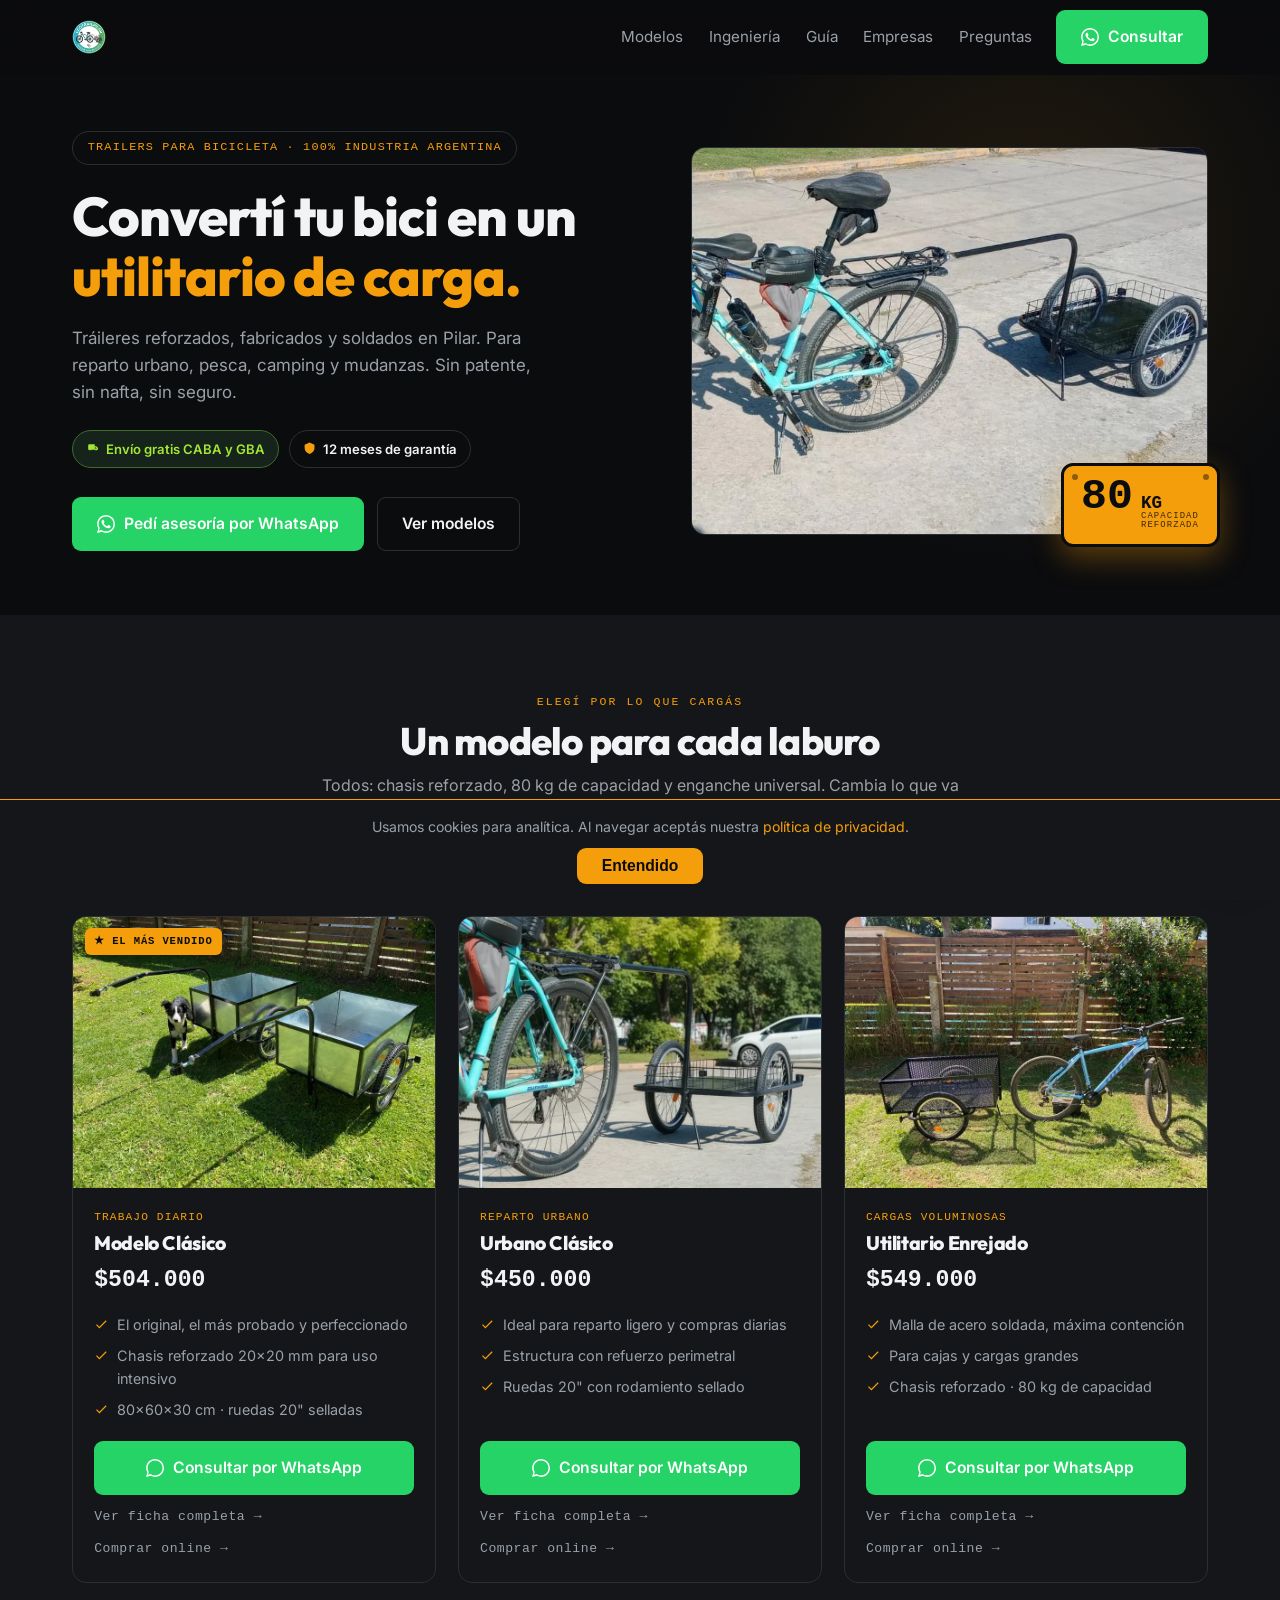
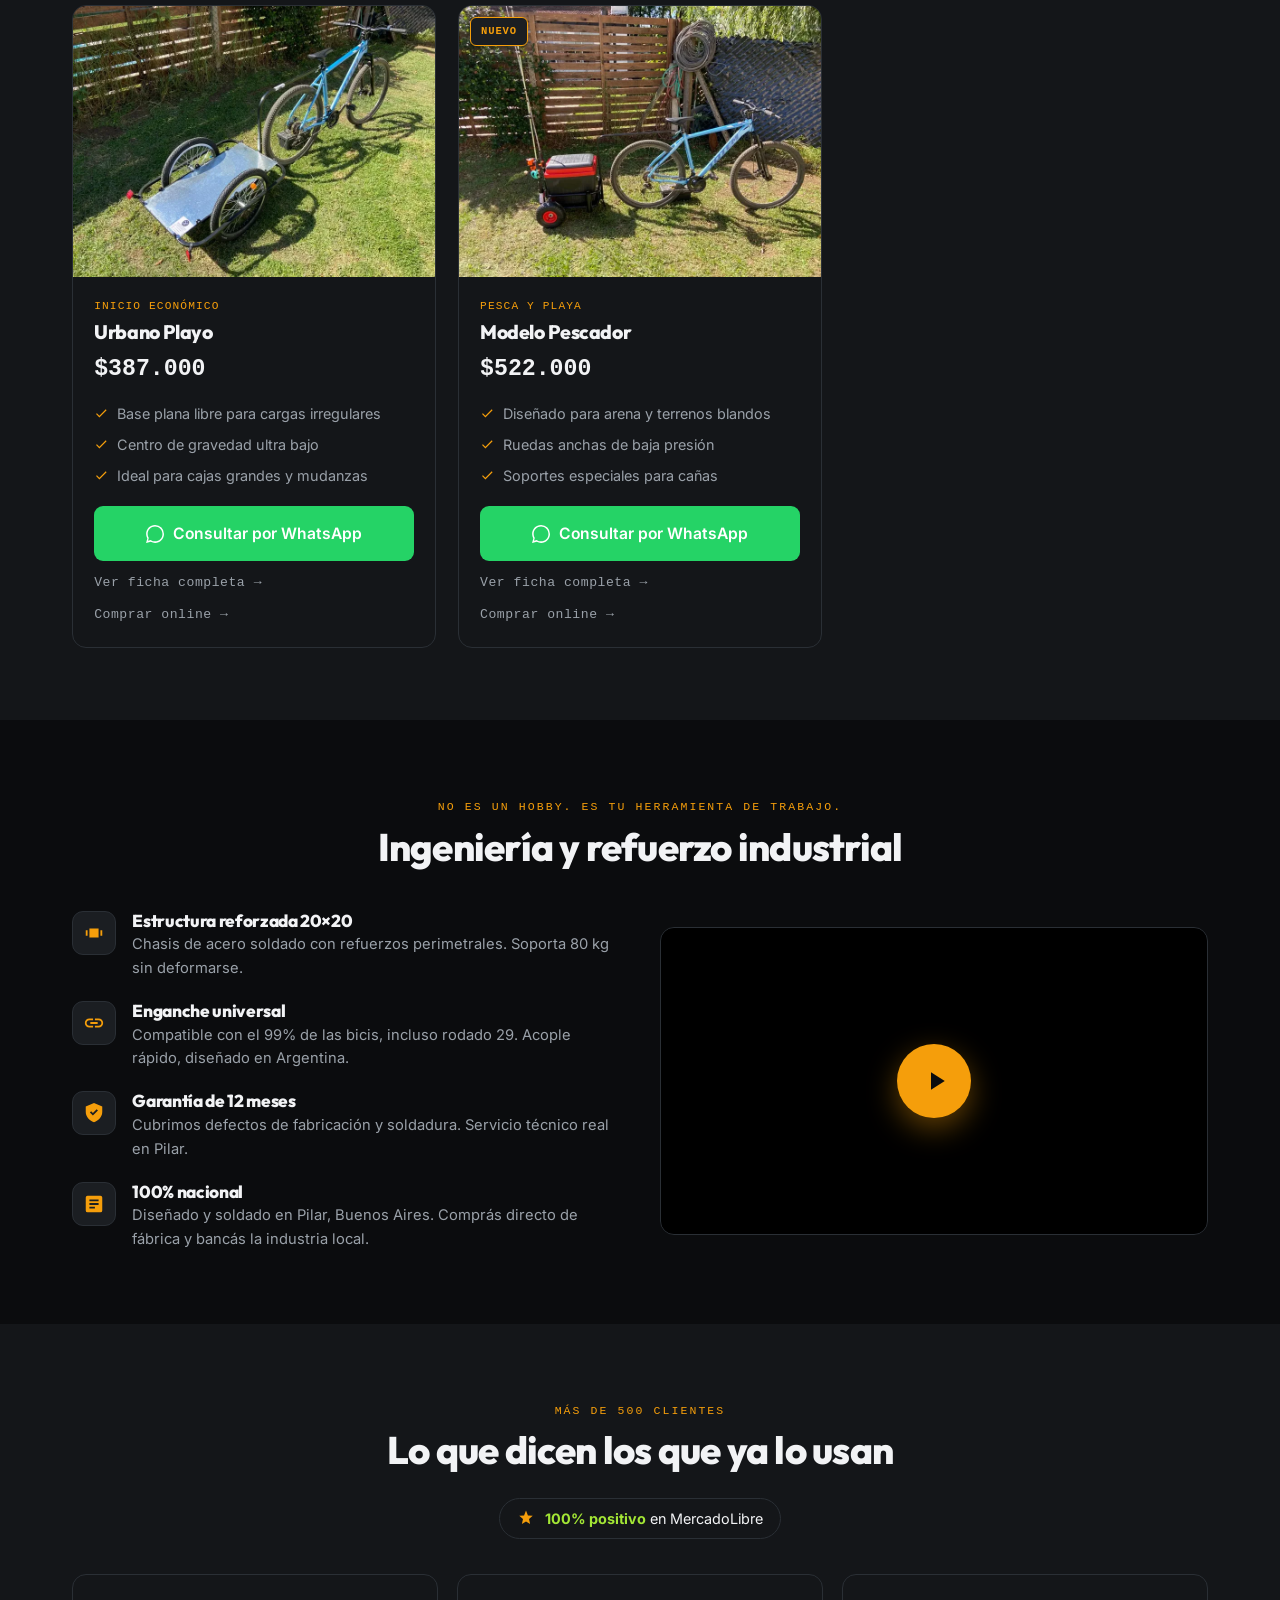
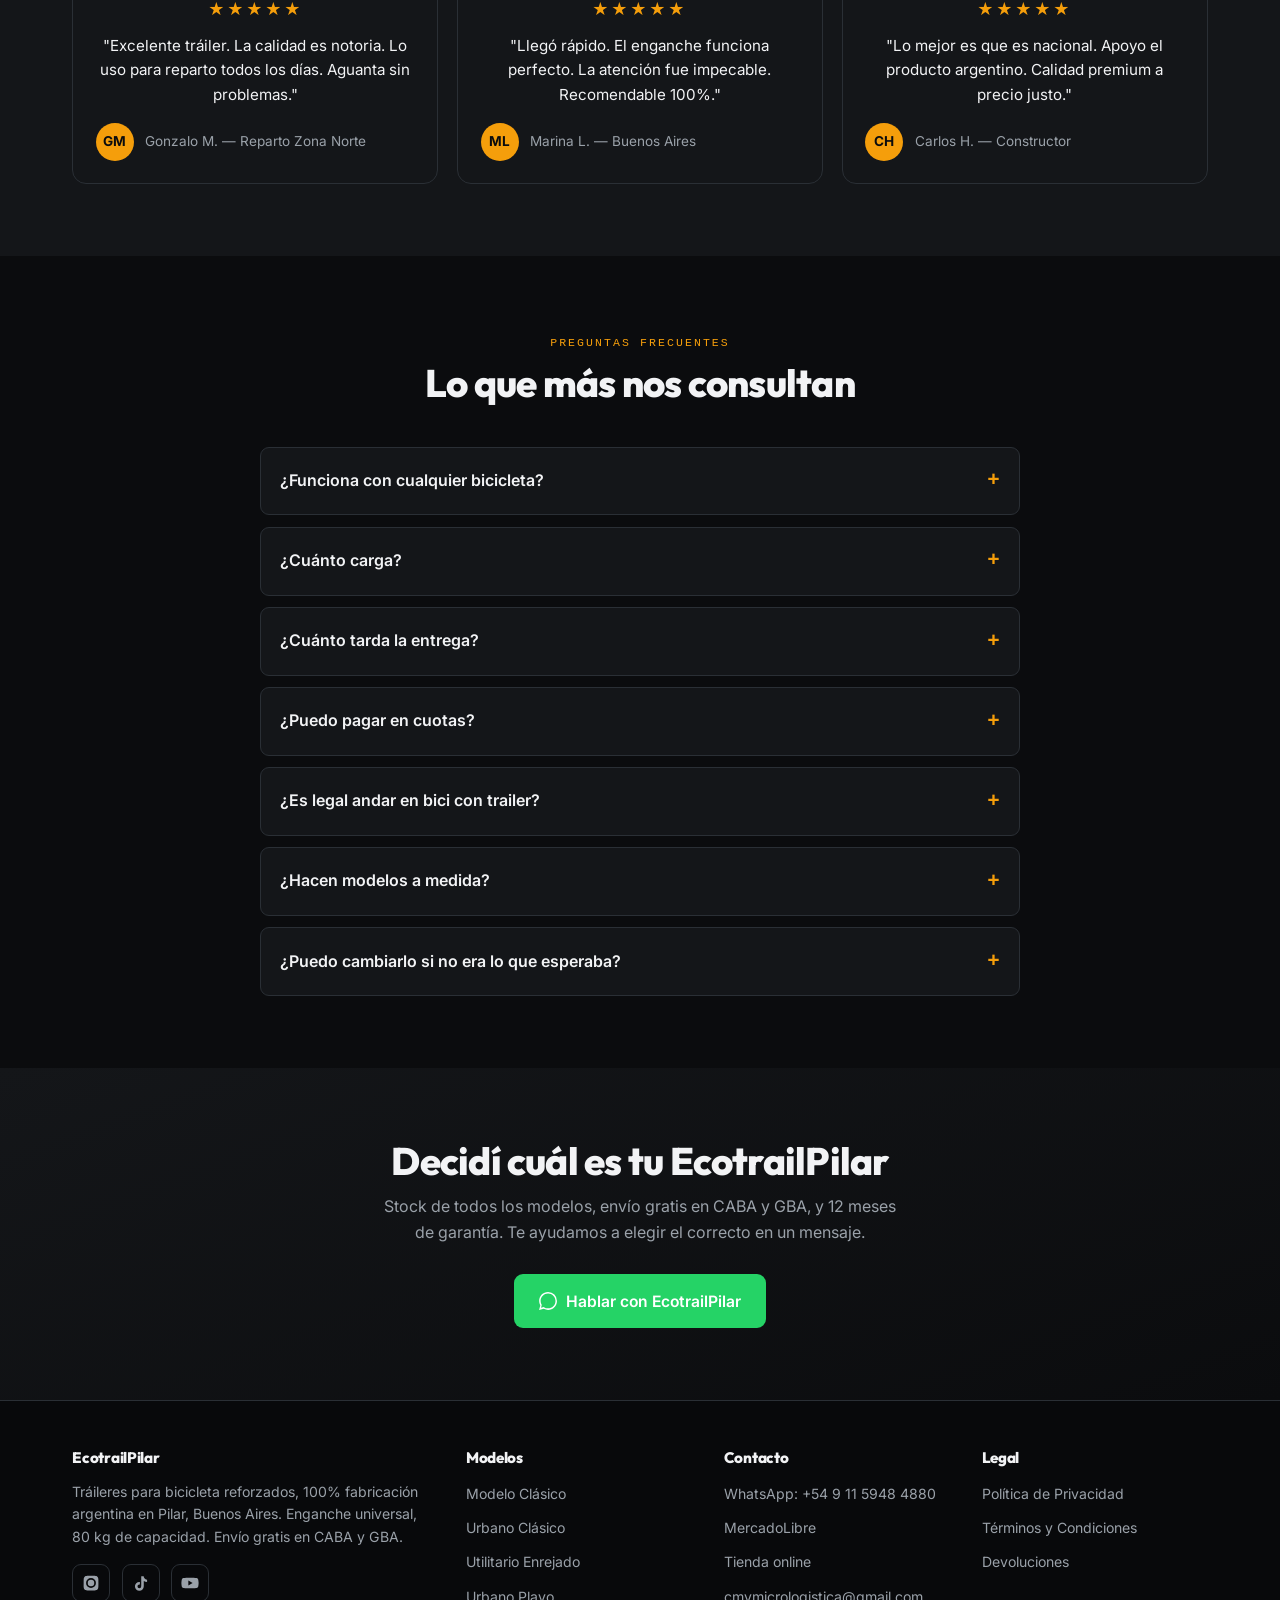
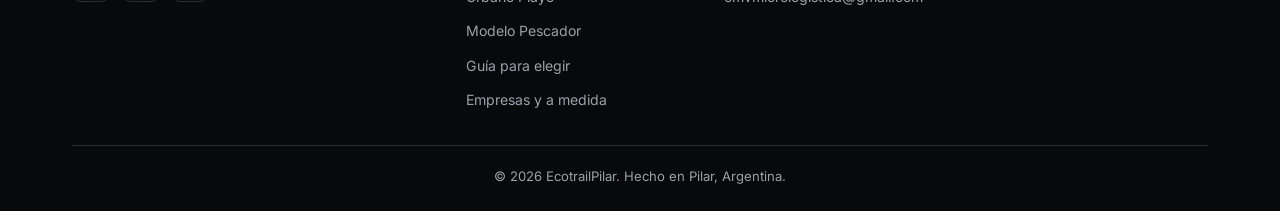
==== commit 0bee6089: "Precios web = ML -10% (precios ML del 15/10) y agrega llms.txt Co-Authored-By: Claude Opus 5.5 <nore" ====
--- a/index.html
+++ b/index.html
@@ -126,14 +126,14 @@
                         <div class="card-body">
                             <div class="card-use">Trabajo diario</div>
                             <h3><a href="/trailer-bicicleta-modelo-clasico.html">Modelo Clásico</a></h3>
-                            <div class="card-price">$549.000</div>
+                            <div class="card-price">$504.000</div>
                             <ul class="card-specs">
                                 <li><svg viewBox="0 0 24 24" fill="currentColor"><path d="M9 16.17L4.83 12l-1.42 1.41L9 19 21 7l-1.41-1.41z"/></svg> El original, el más probado y perfeccionado</li>
                                 <li><svg viewBox="0 0 24 24" fill="currentColor"><path d="M9 16.17L4.83 12l-1.42 1.41L9 19 21 7l-1.41-1.41z"/></svg> Chasis reforzado 20×20 mm para uso intensivo</li>
                                 <li><svg viewBox="0 0 24 24" fill="currentColor"><path d="M9 16.17L4.83 12l-1.42 1.41L9 19 21 7l-1.41-1.41z"/></svg> 80×60×30 cm · ruedas 20" selladas</li>
                             </ul>
                             <div class="card-actions">
-                                <a class="btn btn--wa" target="_blank" rel="noopener" href="https://wa.me/5491159484880?text=Hola%20EcotrailPilar%2C%20me%20interesa%20el%20MODELO%20CL%C3%81SICO%20(%24549.000).%20%C2%BFMe%20asesoran%3F">
+                                <a class="btn btn--wa" target="_blank" rel="noopener" href="https://wa.me/5491159484880?text=Hola%20EcotrailPilar%2C%20me%20interesa%20el%20MODELO%20CL%C3%81SICO%20(%24504.000).%20%C2%BFMe%20asesoran%3F">
                                     <svg viewBox="0 0 24 24" fill="currentColor"><path d="M.057 24l1.687-6.163a11.867 11.867 0 01-1.587-5.946C.16 5.335 5.495 0 12.05 0a11.817 11.817 0 018.413 3.488 11.824 11.824 0 013.48 8.414c-.003 6.557-5.338 11.892-11.893 11.892a11.9 11.9 0 01-5.688-1.448L.057 24zm6.597-3.807c1.676.995 3.276 1.591 5.392 1.592 5.448 0 9.886-4.434 9.889-9.885.002-5.462-4.415-9.89-9.881-9.892-5.452 0-9.887 4.434-9.889 9.884a9.86 9.86 0 001.515 5.26l-.999 3.648 3.736-.979z"/></svg>
                                     Consultar por WhatsApp
                                 </a>
@@ -149,14 +149,14 @@
                         <div class="card-body">
                             <div class="card-use">Reparto urbano</div>
                             <h3><a href="/trailer-bicicleta-urbano-clasico.html">Urbano Clásico</a></h3>
-                            <div class="card-price">$387.000</div>
+                            <div class="card-price">$450.000</div>
                             <ul class="card-specs">
                                 <li><svg viewBox="0 0 24 24" fill="currentColor"><path d="M9 16.17L4.83 12l-1.42 1.41L9 19 21 7l-1.41-1.41z"/></svg> Ideal para reparto ligero y compras diarias</li>
                                 <li><svg viewBox="0 0 24 24" fill="currentColor"><path d="M9 16.17L4.83 12l-1.42 1.41L9 19 21 7l-1.41-1.41z"/></svg> Estructura con refuerzo perimetral</li>
                                 <li><svg viewBox="0 0 24 24" fill="currentColor"><path d="M9 16.17L4.83 12l-1.42 1.41L9 19 21 7l-1.41-1.41z"/></svg> Ruedas 20" con rodamiento sellado</li>
                             </ul>
                             <div class="card-actions">
-                                <a class="btn btn--wa" target="_blank" rel="noopener" href="https://wa.me/5491159484880?text=Hola%20EcotrailPilar%2C%20me%20interesa%20el%20URBANO%20CL%C3%81SICO%20(%24387.000).%20%C2%BFMe%20asesoran%3F">
+                                <a class="btn btn--wa" target="_blank" rel="noopener" href="https://wa.me/5491159484880?text=Hola%20EcotrailPilar%2C%20me%20interesa%20el%20URBANO%20CL%C3%81SICO%20(%24450.000).%20%C2%BFMe%20asesoran%3F">
                                     <svg viewBox="0 0 24 24" fill="currentColor"><path d="M.057 24l1.687-6.163a11.867 11.867 0 01-1.587-5.946C.16 5.335 5.495 0 12.05 0a11.817 11.817 0 018.413 3.488 11.824 11.824 0 013.48 8.414c-.003 6.557-5.338 11.892-11.893 11.892a11.9 11.9 0 01-5.688-1.448L.057 24zm6.597-3.807c1.676.995 3.276 1.591 5.392 1.592 5.448 0 9.886-4.434 9.889-9.885.002-5.462-4.415-9.89-9.881-9.892-5.452 0-9.887 4.434-9.889 9.884a9.86 9.86 0 001.515 5.26l-.999 3.648 3.736-.979z"/></svg>
                                     Consultar por WhatsApp
                                 </a>
@@ -195,14 +195,14 @@
                         <div class="card-body">
                             <div class="card-use">Inicio económico</div>
                             <h3><a href="/trailer-bicicleta-urbano-playo.html">Urbano Playo</a></h3>
-                            <div class="card-price">$414.000</div>
+                            <div class="card-price">$387.000</div>
                             <ul class="card-specs">
                                 <li><svg viewBox="0 0 24 24" fill="currentColor"><path d="M9 16.17L4.83 12l-1.42 1.41L9 19 21 7l-1.41-1.41z"/></svg> Base plana libre para cargas irregulares</li>
                                 <li><svg viewBox="0 0 24 24" fill="currentColor"><path d="M9 16.17L4.83 12l-1.42 1.41L9 19 21 7l-1.41-1.41z"/></svg> Centro de gravedad ultra bajo</li>
                                 <li><svg viewBox="0 0 24 24" fill="currentColor"><path d="M9 16.17L4.83 12l-1.42 1.41L9 19 21 7l-1.41-1.41z"/></svg> Ideal para cajas grandes y mudanzas</li>
                             </ul>
                             <div class="card-actions">
-                                <a class="btn btn--wa" target="_blank" rel="noopener" href="https://wa.me/5491159484880?text=Hola%20EcotrailPilar%2C%20me%20interesa%20el%20URBANO%20PLAYO%20(%24414.000).%20%C2%BFMe%20asesoran%3F">
+                                <a class="btn btn--wa" target="_blank" rel="noopener" href="https://wa.me/5491159484880?text=Hola%20EcotrailPilar%2C%20me%20interesa%20el%20URBANO%20PLAYO%20(%24387.000).%20%C2%BFMe%20asesoran%3F">
                                     <svg viewBox="0 0 24 24" fill="currentColor"><path d="M.057 24l1.687-6.163a11.867 11.867 0 01-1.587-5.946C.16 5.335 5.495 0 12.05 0a11.817 11.817 0 018.413 3.488 11.824 11.824 0 013.48 8.414c-.003 6.557-5.338 11.892-11.893 11.892a11.9 11.9 0 01-5.688-1.448L.057 24zm6.597-3.807c1.676.995 3.276 1.591 5.392 1.592 5.448 0 9.886-4.434 9.889-9.885.002-5.462-4.415-9.89-9.881-9.892-5.452 0-9.887 4.434-9.889 9.884a9.86 9.86 0 001.515 5.26l-.999 3.648 3.736-.979z"/></svg>
                                     Consultar por WhatsApp
                                 </a>
@@ -219,14 +219,14 @@
                         <div class="card-body">
                             <div class="card-use">Pesca y playa</div>
                             <h3><a href="/trailer-bicicleta-pescador.html">Modelo Pescador</a></h3>
-                            <div class="card-price">$324.000</div>
+                            <div class="card-price">$522.000</div>
                             <ul class="card-specs">
                                 <li><svg viewBox="0 0 24 24" fill="currentColor"><path d="M9 16.17L4.83 12l-1.42 1.41L9 19 21 7l-1.41-1.41z"/></svg> Diseñado para arena y terrenos blandos</li>
                                 <li><svg viewBox="0 0 24 24" fill="currentColor"><path d="M9 16.17L4.83 12l-1.42 1.41L9 19 21 7l-1.41-1.41z"/></svg> Ruedas anchas de baja presión</li>
                                 <li><svg viewBox="0 0 24 24" fill="currentColor"><path d="M9 16.17L4.83 12l-1.42 1.41L9 19 21 7l-1.41-1.41z"/></svg> Soportes especiales para cañas</li>
                             </ul>
                             <div class="card-actions">
-                                <a class="btn btn--wa" target="_blank" rel="noopener" href="https://wa.me/5491159484880?text=Hola%20EcotrailPilar%2C%20me%20interesa%20el%20MODELO%20PESCADOR%20(%24324.000).%20%C2%BFMe%20asesoran%3F">
+                                <a class="btn btn--wa" target="_blank" rel="noopener" href="https://wa.me/5491159484880?text=Hola%20EcotrailPilar%2C%20me%20interesa%20el%20MODELO%20PESCADOR%20(%24522.000).%20%C2%BFMe%20asesoran%3F">
                                     <svg viewBox="0 0 24 24" fill="currentColor"><path d="M.057 24l1.687-6.163a11.867 11.867 0 01-1.587-5.946C.16 5.335 5.495 0 12.05 0a11.817 11.817 0 018.413 3.488 11.824 11.824 0 013.48 8.414c-.003 6.557-5.338 11.892-11.893 11.892a11.9 11.9 0 01-5.688-1.448L.057 24zm6.597-3.807c1.676.995 3.276 1.591 5.392 1.592 5.448 0 9.886-4.434 9.889-9.885.002-5.462-4.415-9.89-9.881-9.892-5.452 0-9.887 4.434-9.889 9.884a9.86 9.86 0 001.515 5.26l-.999 3.648 3.736-.979z"/></svg>
                                     Consultar por WhatsApp
                                 </a>
@@ -400,7 +400,7 @@
     <!-- Schema.org: negocio + sitio + 5 productos (cada uno con su ficha) -->
     <script type="application/ld+json">{"@context": "https://schema.org", "@type": "LocalBusiness", "@id": "https://ecotrailpilar.com/#business", "name": "EcotrailPilar", "alternateName": ["Ecotrail Pilar", "EcoTrail Pilar"], "url": "https://ecotrailpilar.com/", "logo": "https://ecotrailpilar.com/assets/images/logo.webp", "image": "https://ecotrailpilar.com/assets/images/tetp.webp", "description": "Fábrica de trailers para bicicleta reforzados en Pilar, Buenos Aires. 100% industria argentina, 80 kg de capacidad y enganche universal. Envío gratis en CABA y Gran Buenos Aires.", "telephone": "+5491159484880", "email": "cmvmicrologistica@gmail.com", "priceRange": "$$", "address": {"@type": "PostalAddress", "addressLocality": "Pilar", "addressRegion": "Buenos Aires", "addressCountry": "AR"}, "areaServed": {"@type": "Country", "name": "Argentina"}, "sameAs": ["https://www.instagram.com/ecotrailpilar/", "https://www.facebook.com/ecotrailpilar", "https://www.youtube.com/@ecotrailpilar", "https://www.tiktok.com/@ecotrail.pilar", "https://www.mercadolibre.com.ar/pagina/cvarela27", "https://ecotrail.mitiendanube.com/"]}</script>
     <script type="application/ld+json">{"@context": "https://schema.org", "@type": "WebSite", "@id": "https://ecotrailpilar.com/#website", "name": "EcotrailPilar", "alternateName": ["Ecotrail Pilar"], "url": "https://ecotrailpilar.com/", "inLanguage": "es-AR", "publisher": {"@id": "https://ecotrailpilar.com/#business"}}</script>
-    <script type="application/ld+json">[{"@context": "https://schema.org/", "@type": "Product", "@id": "https://ecotrailpilar.com/trailer-bicicleta-modelo-clasico.html#product", "name": "EcotrailPilar Modelo Clásico", "sku": "ECOTRAIL-CLASICO", "image": "https://ecotrailpilar.com/assets/images/clasico.webp", "description": "El trailer para bicicleta más vendido de EcotrailPilar: caja de 80×60×30 cm, chasis reforzado 20×20 mm, ruedas rodado 20 y 80 kg de carga. Fabricado en Pilar. Envío gratis en CABA y GBA.", "url": "https://ecotrailpilar.com/trailer-bicicleta-modelo-clasico.html", "brand": {"@type": "Brand", "name": "EcotrailPilar"}, "itemCondition": "https://schema.org/NewCondition", "offers": {"@type": "Offer", "price": "549000", "priceCurrency": "ARS", "availability": "https://schema.org/InStock", "url": "https://ecotrailpilar.com/trailer-bicicleta-modelo-clasico.html"}}, {"@context": "https://schema.org/", "@type": "Product", "@id": "https://ecotrailpilar.com/trailer-bicicleta-urbano-clasico.html#product", "name": "EcotrailPilar Urbano Clásico", "sku": "ECOTRAIL-URBANO-CLASICO", "image": "https://ecotrailpilar.com/assets/images/urbano.webp", "description": "Trailer para bicicleta Urbano Clásico: para reparto liviano y compras diarias. Estructura con refuerzo perimetral, ruedas rodado 20 con rodamiento sellado, 80 kg. Fabricado en Pilar.", "url": "https://ecotrailpilar.com/trailer-bicicleta-urbano-clasico.html", "brand": {"@type": "Brand", "name": "EcotrailPilar"}, "itemCondition": "https://schema.org/NewCondition", "offers": {"@type": "Offer", "price": "387000", "priceCurrency": "ARS", "availability": "https://schema.org/InStock", "url": "https://ecotrailpilar.com/trailer-bicicleta-urbano-clasico.html"}}, {"@context": "https://schema.org/", "@type": "Product", "@id": "https://ecotrailpilar.com/trailer-bicicleta-utilitario-enrejado.html#product", "name": "EcotrailPilar Utilitario Enrejado", "sku": "ECOTRAIL-UTILITARIO-ENREJADO", "image": "https://ecotrailpilar.com/assets/images/utilitario.webp", "description": "Trailer para bicicleta con malla de acero soldada para cajas y cargas voluminosas. Chasis reforzado, 80 kg de capacidad y enganche universal. Fabricado en Pilar.", "url": "https://ecotrailpilar.com/trailer-bicicleta-utilitario-enrejado.html", "brand": {"@type": "Brand", "name": "EcotrailPilar"}, "itemCondition": "https://schema.org/NewCondition", "offers": {"@type": "Offer", "price": "549000", "priceCurrency": "ARS", "availability": "https://schema.org/InStock", "url": "https://ecotrailpilar.com/trailer-bicicleta-utilitario-enrejado.html"}}, {"@context": "https://schema.org/", "@type": "Product", "@id": "https://ecotrailpilar.com/trailer-bicicleta-urbano-playo.html#product", "name": "EcotrailPilar Urbano Playo", "sku": "ECOTRAIL-URBANO-PLAYO", "image": "https://ecotrailpilar.com/assets/images/playo.webp", "description": "Trailer para bicicleta de base plana para cajas grandes, mudanzas y cargas irregulares. Centro de gravedad bajo, 80 kg y enganche universal. Fabricado en Pilar.", "url": "https://ecotrailpilar.com/trailer-bicicleta-urbano-playo.html", "brand": {"@type": "Brand", "name": "EcotrailPilar"}, "itemCondition": "https://schema.org/NewCondition", "offers": {"@type": "Offer", "price": "414000", "priceCurrency": "ARS", "availability": "https://schema.org/InStock", "url": "https://ecotrailpilar.com/trailer-bicicleta-urbano-playo.html"}}, {"@context": "https://schema.org/", "@type": "Product", "@id": "https://ecotrailpilar.com/trailer-bicicleta-pescador.html#product", "name": "EcotrailPilar Modelo Pescador", "sku": "ECOTRAIL-PESCADOR", "image": "https://ecotrailpilar.com/assets/images/pescador.webp", "description": "Trailer para bicicleta para pesca y playa: ruedas anchas de baja presión para arena y terrenos blandos, con soportes para cañas. 80 kg y enganche universal. Fabricado en Pilar.", "url": "https://ecotrailpilar.com/trailer-bicicleta-pescador.html", "brand": {"@type": "Brand", "name": "EcotrailPilar"}, "itemCondition": "https://schema.org/NewCondition", "offers": {"@type": "Offer", "price": "324000", "priceCurrency": "ARS", "availability": "https://schema.org/InStock", "url": "https://ecotrailpilar.com/trailer-bicicleta-pescador.html"}}]</script>
+    <script type="application/ld+json">[{"@context": "https://schema.org/", "@type": "Product", "@id": "https://ecotrailpilar.com/trailer-bicicleta-modelo-clasico.html#product", "name": "EcotrailPilar Modelo Clásico", "sku": "ECOTRAIL-CLASICO", "image": "https://ecotrailpilar.com/assets/images/clasico.webp", "description": "El trailer para bicicleta más vendido de EcotrailPilar: caja de 80×60×30 cm, chasis reforzado 20×20 mm, ruedas rodado 20 y 80 kg de carga. Fabricado en Pilar. Envío gratis en CABA y GBA.", "url": "https://ecotrailpilar.com/trailer-bicicleta-modelo-clasico.html", "brand": {"@type": "Brand", "name": "EcotrailPilar"}, "itemCondition": "https://schema.org/NewCondition", "offers": {"@type": "Offer", "price": "504000", "priceCurrency": "ARS", "availability": "https://schema.org/InStock", "url": "https://ecotrailpilar.com/trailer-bicicleta-modelo-clasico.html"}}, {"@context": "https://schema.org/", "@type": "Product", "@id": "https://ecotrailpilar.com/trailer-bicicleta-urbano-clasico.html#product", "name": "EcotrailPilar Urbano Clásico", "sku": "ECOTRAIL-URBANO-CLASICO", "image": "https://ecotrailpilar.com/assets/images/urbano.webp", "description": "Trailer para bicicleta Urbano Clásico: para reparto liviano y compras diarias. Estructura con refuerzo perimetral, ruedas rodado 20 con rodamiento sellado, 80 kg. Fabricado en Pilar.", "url": "https://ecotrailpilar.com/trailer-bicicleta-urbano-clasico.html", "brand": {"@type": "Brand", "name": "EcotrailPilar"}, "itemCondition": "https://schema.org/NewCondition", "offers": {"@type": "Offer", "price": "450000", "priceCurrency": "ARS", "availability": "https://schema.org/InStock", "url": "https://ecotrailpilar.com/trailer-bicicleta-urbano-clasico.html"}}, {"@context": "https://schema.org/", "@type": "Product", "@id": "https://ecotrailpilar.com/trailer-bicicleta-utilitario-enrejado.html#product", "name": "EcotrailPilar Utilitario Enrejado", "sku": "ECOTRAIL-UTILITARIO-ENREJADO", "image": "https://ecotrailpilar.com/assets/images/utilitario.webp", "description": "Trailer para bicicleta con malla de acero soldada para cajas y cargas voluminosas. Chasis reforzado, 80 kg de capacidad y enganche universal. Fabricado en Pilar.", "url": "https://ecotrailpilar.com/trailer-bicicleta-utilitario-enrejado.html", "brand": {"@type": "Brand", "name": "EcotrailPilar"}, "itemCondition": "https://schema.org/NewCondition", "offers": {"@type": "Offer", "price": "549000", "priceCurrency": "ARS", "availability": "https://schema.org/InStock", "url": "https://ecotrailpilar.com/trailer-bicicleta-utilitario-enrejado.html"}}, {"@context": "https://schema.org/", "@type": "Product", "@id": "https://ecotrailpilar.com/trailer-bicicleta-urbano-playo.html#product", "name": "EcotrailPilar Urbano Playo", "sku": "ECOTRAIL-URBANO-PLAYO", "image": "https://ecotrailpilar.com/assets/images/playo.webp", "description": "Trailer para bicicleta de base plana para cajas grandes, mudanzas y cargas irregulares. Centro de gravedad bajo, 80 kg y enganche universal. Fabricado en Pilar.", "url": "https://ecotrailpilar.com/trailer-bicicleta-urbano-playo.html", "brand": {"@type": "Brand", "name": "EcotrailPilar"}, "itemCondition": "https://schema.org/NewCondition", "offers": {"@type": "Offer", "price": "387000", "priceCurrency": "ARS", "availability": "https://schema.org/InStock", "url": "https://ecotrailpilar.com/trailer-bicicleta-urbano-playo.html"}}, {"@context": "https://schema.org/", "@type": "Product", "@id": "https://ecotrailpilar.com/trailer-bicicleta-pescador.html#product", "name": "EcotrailPilar Modelo Pescador", "sku": "ECOTRAIL-PESCADOR", "image": "https://ecotrailpilar.com/assets/images/pescador.webp", "description": "Trailer para bicicleta para pesca y playa: ruedas anchas de baja presión para arena y terrenos blandos, con soportes para cañas. 80 kg y enganche universal. Fabricado en Pilar.", "url": "https://ecotrailpilar.com/trailer-bicicleta-pescador.html", "brand": {"@type": "Brand", "name": "EcotrailPilar"}, "itemCondition": "https://schema.org/NewCondition", "offers": {"@type": "Offer", "price": "522000", "priceCurrency": "ARS", "availability": "https://schema.org/InStock", "url": "https://ecotrailpilar.com/trailer-bicicleta-pescador.html"}}]</script>
 
     <script src="script.js" defer></script>
 </body>
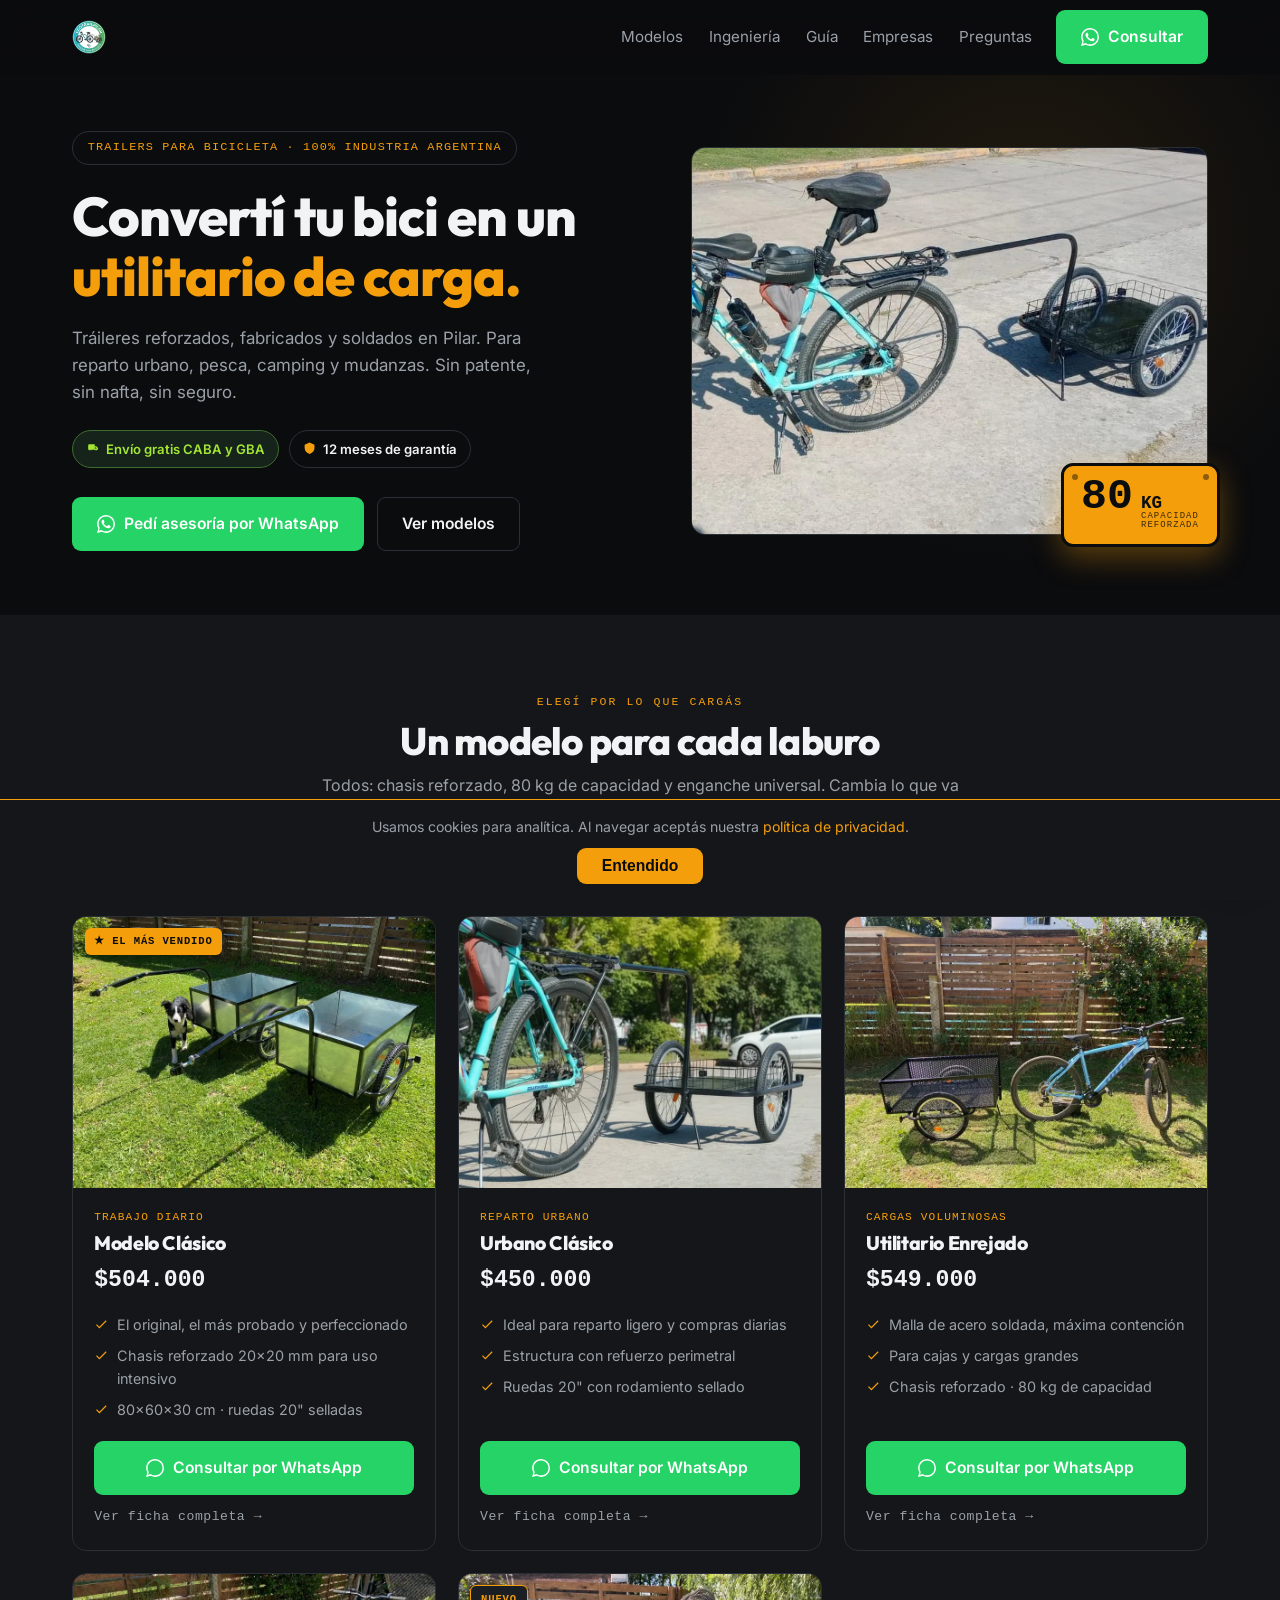
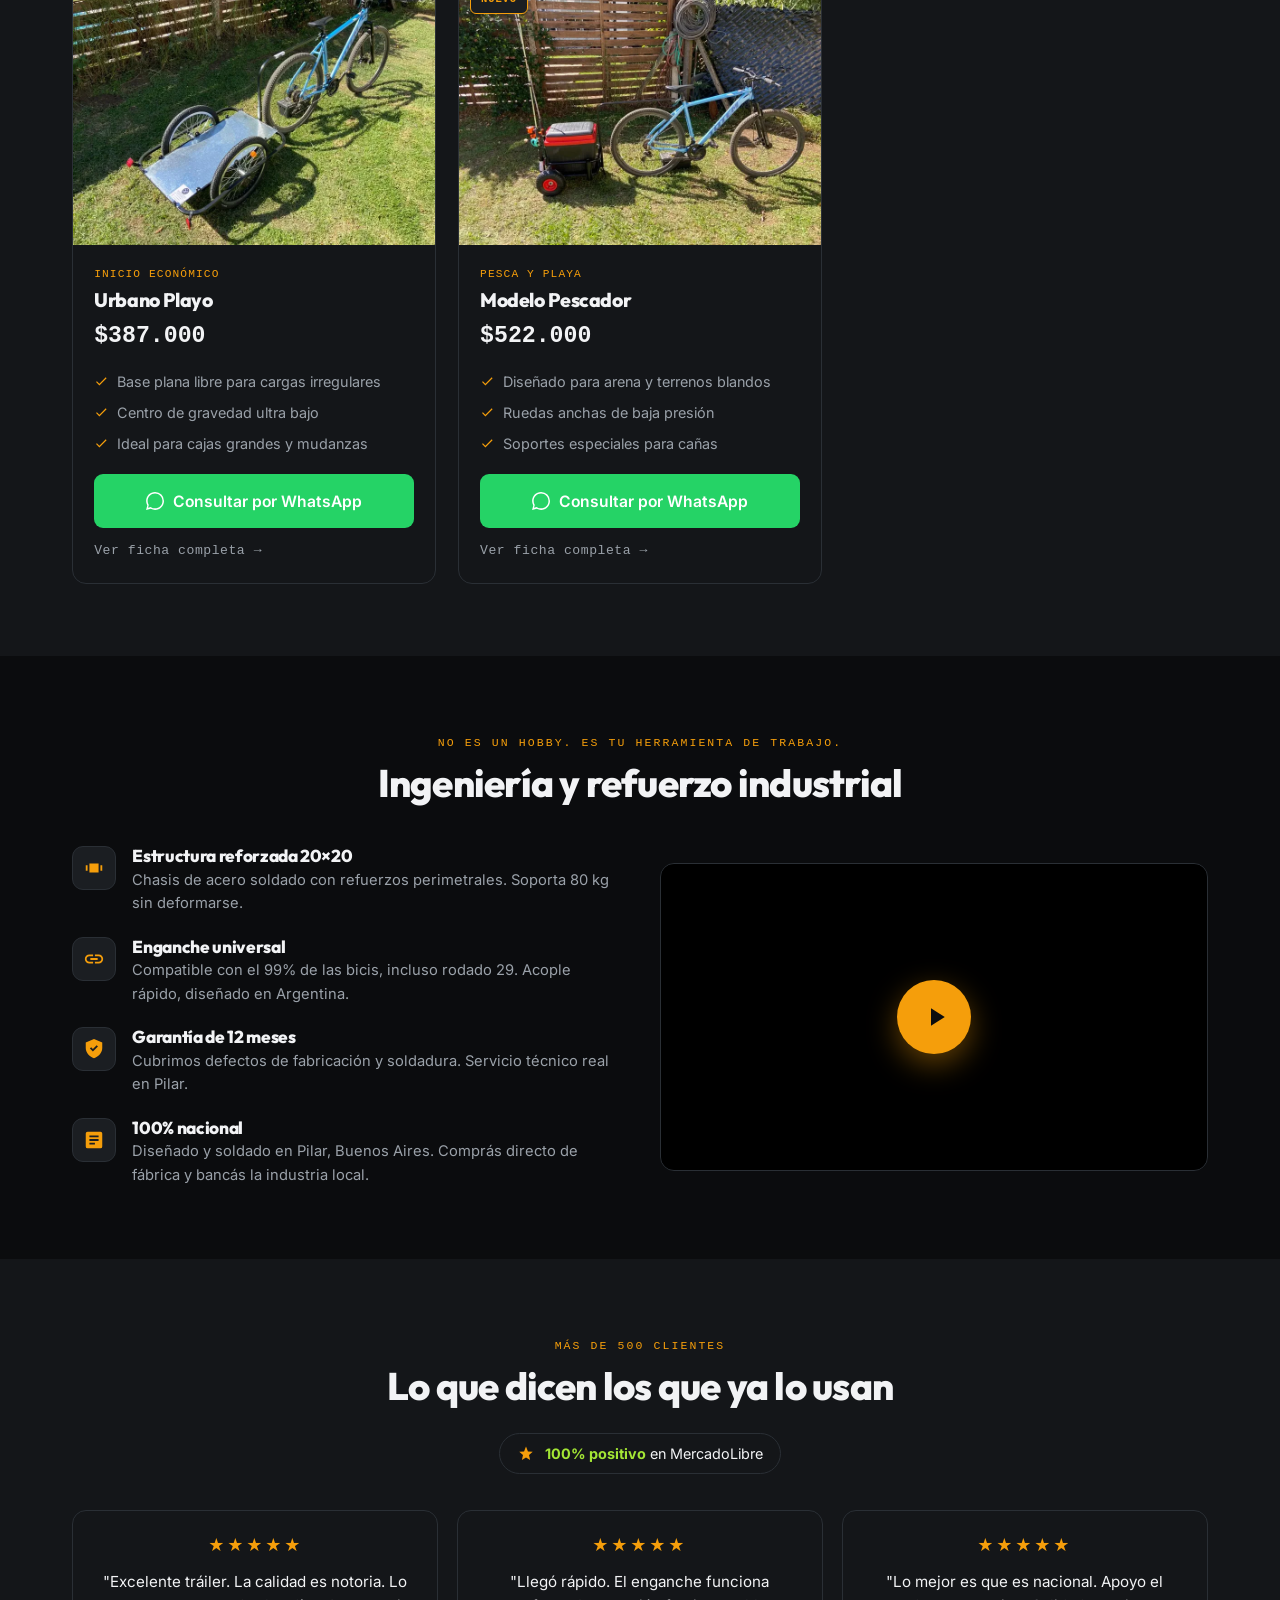
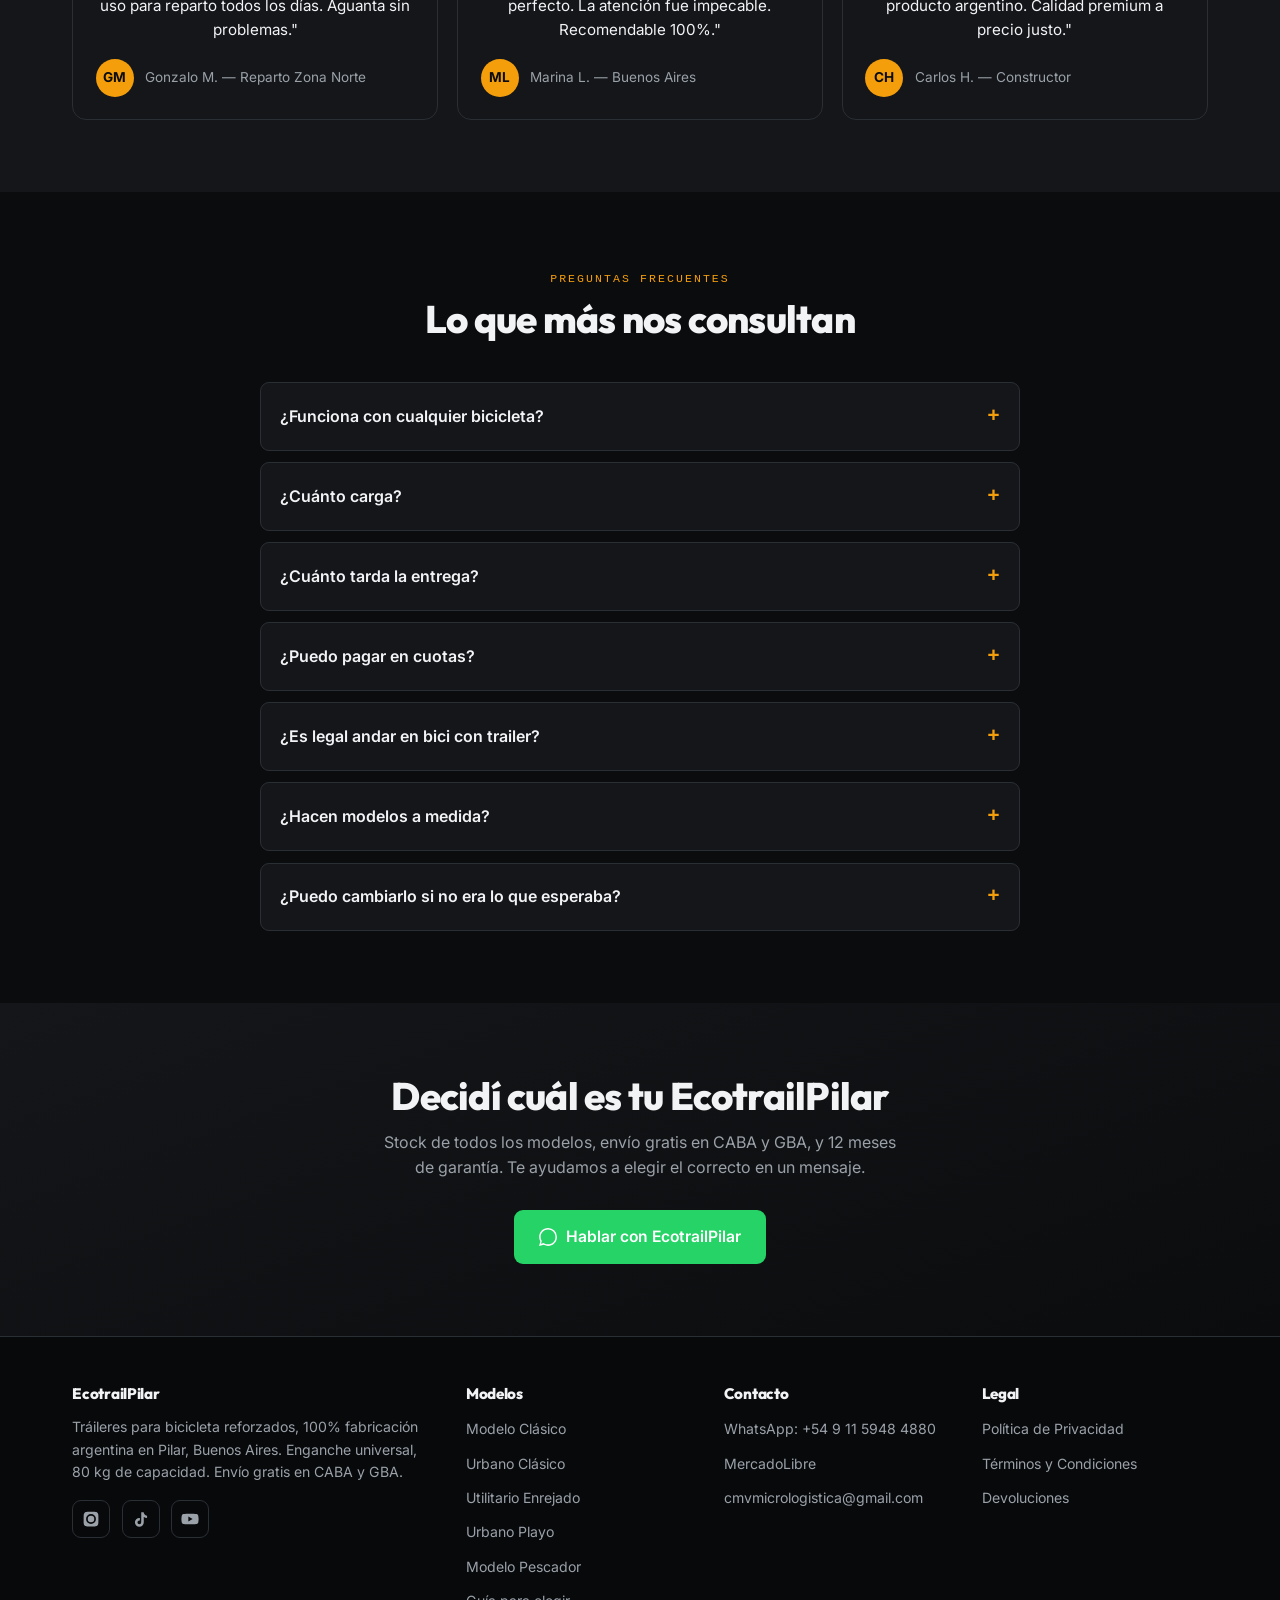
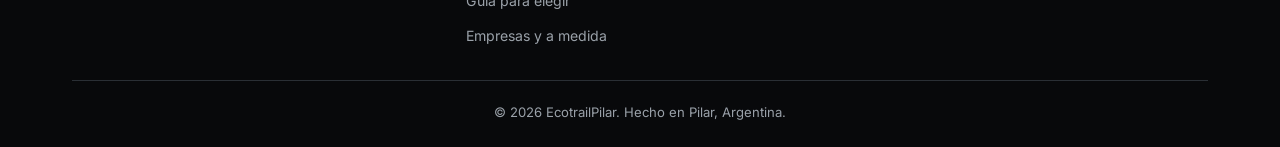
==== commit 2ac93472: "Plazo publicado: hasta 20 días; saca links a TiendaNube (tienda caída) Antes decía "Despachamos en 1" ====
--- a/index.html
+++ b/index.html
@@ -138,7 +138,6 @@
                                     Consultar por WhatsApp
                                 </a>
                                 <a class="link-buy" href="/trailer-bicicleta-modelo-clasico.html">Ver ficha completa →</a>
-                                <a class="link-buy" target="_blank" rel="noopener" href="https://ecotrail.mitiendanube.com/productos/trailer-para-bicicleta-clasico-reforzado-ecotrail-pilar/">Comprar online →</a>
                             </div>
                         </div>
                     </article>
@@ -161,7 +160,6 @@
                                     Consultar por WhatsApp
                                 </a>
                                 <a class="link-buy" href="/trailer-bicicleta-urbano-clasico.html">Ver ficha completa →</a>
-                                <a class="link-buy" target="_blank" rel="noopener" href="https://ecotrail.mitiendanube.com/productos/trailer-para-bicicleta-urbano-100-kg-reforzado-ecotrail-pilar/">Comprar online →</a>
                             </div>
                         </div>
                     </article>
@@ -184,7 +182,6 @@
                                     Consultar por WhatsApp
                                 </a>
                                 <a class="link-buy" href="/trailer-bicicleta-utilitario-enrejado.html">Ver ficha completa →</a>
-                                <a class="link-buy" target="_blank" rel="noopener" href="https://ecotrail.mitiendanube.com/productos/trailer-para-bicicleta-utilitario-reforzado-ecotrail-pilar/">Comprar online →</a>
                             </div>
                         </div>
                     </article>
@@ -207,7 +204,6 @@
                                     Consultar por WhatsApp
                                 </a>
                                 <a class="link-buy" href="/trailer-bicicleta-urbano-playo.html">Ver ficha completa →</a>
-                                <a class="link-buy" target="_blank" rel="noopener" href="https://ecotrail.mitiendanube.com/productos/trailer-para-bicicleta-urbano-playo-reforzado-ecotrail-pilar/">Comprar online →</a>
                             </div>
                         </div>
                     </article>
@@ -231,7 +227,6 @@
                                     Consultar por WhatsApp
                                 </a>
                                 <a class="link-buy" href="/trailer-bicicleta-pescador.html">Ver ficha completa →</a>
-                                <a class="link-buy" target="_blank" rel="noopener" href="https://ecotrail.mitiendanube.com/productos/trailer-para-bicicleta-carga-pesca-playa-ecotrail-pilar/">Comprar online →</a>
                             </div>
                         </div>
                     </article>
@@ -314,7 +309,7 @@
                 <div class="faq">
                     <details><summary>¿Funciona con cualquier bicicleta?</summary><div class="faq-body">Sí. El enganche universal es compatible con el 99% de las bicis del mercado: rodado 29, single speed, fixie y MTB. El acople se adapta a casi cualquier tubo trasero.</div></details>
                     <details><summary>¿Cuánto carga?</summary><div class="faq-body">Todos los modelos soportan hasta 80 kg de carga útil. El chasis está reforzado para trabajo intensivo diario sin deformarse.</div></details>
-                    <details><summary>¿Cuánto tarda la entrega?</summary><div class="faq-body">Despachamos en 1 a 7 días hábiles según stock. En CABA y GBA: 3 a 5 días hábiles, con envío gratis. Al interior: 3 a 7 días — el costo del envío lo coordinamos por WhatsApp según tu localidad antes de cerrar la compra, sin sorpresas.</div></details>
+                    <details><summary>¿Cuánto tarda la entrega?</summary><div class="faq-body">Despachamos en hasta 20 días. En CABA y GBA: 3 a 5 días hábiles, con envío gratis. Al interior: 3 a 7 días — el costo del envío lo coordinamos por WhatsApp según tu localidad antes de cerrar la compra, sin sorpresas.</div></details>
                     <details><summary>¿Puedo pagar en cuotas?</summary><div class="faq-body">Sí. 3 cuotas sin interés con cualquier tarjeta de crédito. Con MercadoPago llegás hasta 12 cuotas según tu banco. También aceptamos transferencia (coordinamos por WhatsApp).</div></details>
                     <details><summary>¿Es legal andar en bici con trailer?</summary><div class="faq-body">Sí. La Ley Nacional de Tránsito permite transportar carga en bicicleta si el peso no pone en riesgo la estabilidad. Te lo explicamos en <a href="/es-legal-llevar-trailer-en-bicicleta.html" style="color:var(--amber)">esta nota sobre la ley</a>.</div></details>
                     <details><summary>¿Hacen modelos a medida?</summary><div class="faq-body">Sí. Fabricamos a medida con especificaciones particulares. Escribinos por WhatsApp con lo que necesitás y te pasamos presupuesto sin costo. Más info en <a href="/trailer-bicicleta-empresas.html" style="color:var(--amber)">empresas y pedidos a medida</a>.</div></details>
@@ -365,7 +360,6 @@
                     <ul>
                         <li><a href="https://wa.me/5491159484880" target="_blank" rel="noopener">WhatsApp: +54 9 11 5948 4880</a></li>
                         <li><a href="https://www.mercadolibre.com.ar/pagina/cvarela27" target="_blank" rel="noopener">MercadoLibre</a></li>
-                        <li><a href="https://ecotrail.mitiendanube.com/" target="_blank" rel="noopener">Tienda online</a></li>
                         <li><a href="mailto:cmvmicrologistica@gmail.com">cmvmicrologistica@gmail.com</a></li>
                     </ul>
                 </div>
@@ -398,7 +392,7 @@
     </div>
 
     <!-- Schema.org: negocio + sitio + 5 productos (cada uno con su ficha) -->
-    <script type="application/ld+json">{"@context": "https://schema.org", "@type": "LocalBusiness", "@id": "https://ecotrailpilar.com/#business", "name": "EcotrailPilar", "alternateName": ["Ecotrail Pilar", "EcoTrail Pilar"], "url": "https://ecotrailpilar.com/", "logo": "https://ecotrailpilar.com/assets/images/logo.webp", "image": "https://ecotrailpilar.com/assets/images/tetp.webp", "description": "Fábrica de trailers para bicicleta reforzados en Pilar, Buenos Aires. 100% industria argentina, 80 kg de capacidad y enganche universal. Envío gratis en CABA y Gran Buenos Aires.", "telephone": "+5491159484880", "email": "cmvmicrologistica@gmail.com", "priceRange": "$$", "address": {"@type": "PostalAddress", "addressLocality": "Pilar", "addressRegion": "Buenos Aires", "addressCountry": "AR"}, "areaServed": {"@type": "Country", "name": "Argentina"}, "sameAs": ["https://www.instagram.com/ecotrailpilar/", "https://www.facebook.com/ecotrailpilar", "https://www.youtube.com/@ecotrailpilar", "https://www.tiktok.com/@ecotrail.pilar", "https://www.mercadolibre.com.ar/pagina/cvarela27", "https://ecotrail.mitiendanube.com/"]}</script>
+    <script type="application/ld+json">{"@context": "https://schema.org", "@type": "LocalBusiness", "@id": "https://ecotrailpilar.com/#business", "name": "EcotrailPilar", "alternateName": ["Ecotrail Pilar", "EcoTrail Pilar"], "url": "https://ecotrailpilar.com/", "logo": "https://ecotrailpilar.com/assets/images/logo.webp", "image": "https://ecotrailpilar.com/assets/images/tetp.webp", "description": "Fábrica de trailers para bicicleta reforzados en Pilar, Buenos Aires. 100% industria argentina, 80 kg de capacidad y enganche universal. Envío gratis en CABA y Gran Buenos Aires.", "telephone": "+5491159484880", "email": "cmvmicrologistica@gmail.com", "priceRange": "$$", "address": {"@type": "PostalAddress", "addressLocality": "Pilar", "addressRegion": "Buenos Aires", "addressCountry": "AR"}, "areaServed": {"@type": "Country", "name": "Argentina"}, "sameAs": ["https://www.instagram.com/ecotrailpilar/", "https://www.facebook.com/ecotrailpilar", "https://www.youtube.com/@ecotrailpilar", "https://www.tiktok.com/@ecotrail.pilar", "https://www.mercadolibre.com.ar/pagina/cvarela27"]}</script>
     <script type="application/ld+json">{"@context": "https://schema.org", "@type": "WebSite", "@id": "https://ecotrailpilar.com/#website", "name": "EcotrailPilar", "alternateName": ["Ecotrail Pilar"], "url": "https://ecotrailpilar.com/", "inLanguage": "es-AR", "publisher": {"@id": "https://ecotrailpilar.com/#business"}}</script>
     <script type="application/ld+json">[{"@context": "https://schema.org/", "@type": "Product", "@id": "https://ecotrailpilar.com/trailer-bicicleta-modelo-clasico.html#product", "name": "EcotrailPilar Modelo Clásico", "sku": "ECOTRAIL-CLASICO", "image": "https://ecotrailpilar.com/assets/images/clasico.webp", "description": "El trailer para bicicleta más vendido de EcotrailPilar: caja de 80×60×30 cm, chasis reforzado 20×20 mm, ruedas rodado 20 y 80 kg de carga. Fabricado en Pilar. Envío gratis en CABA y GBA.", "url": "https://ecotrailpilar.com/trailer-bicicleta-modelo-clasico.html", "brand": {"@type": "Brand", "name": "EcotrailPilar"}, "itemCondition": "https://schema.org/NewCondition", "offers": {"@type": "Offer", "price": "504000", "priceCurrency": "ARS", "availability": "https://schema.org/InStock", "url": "https://ecotrailpilar.com/trailer-bicicleta-modelo-clasico.html"}}, {"@context": "https://schema.org/", "@type": "Product", "@id": "https://ecotrailpilar.com/trailer-bicicleta-urbano-clasico.html#product", "name": "EcotrailPilar Urbano Clásico", "sku": "ECOTRAIL-URBANO-CLASICO", "image": "https://ecotrailpilar.com/assets/images/urbano.webp", "description": "Trailer para bicicleta Urbano Clásico: para reparto liviano y compras diarias. Estructura con refuerzo perimetral, ruedas rodado 20 con rodamiento sellado, 80 kg. Fabricado en Pilar.", "url": "https://ecotrailpilar.com/trailer-bicicleta-urbano-clasico.html", "brand": {"@type": "Brand", "name": "EcotrailPilar"}, "itemCondition": "https://schema.org/NewCondition", "offers": {"@type": "Offer", "price": "450000", "priceCurrency": "ARS", "availability": "https://schema.org/InStock", "url": "https://ecotrailpilar.com/trailer-bicicleta-urbano-clasico.html"}}, {"@context": "https://schema.org/", "@type": "Product", "@id": "https://ecotrailpilar.com/trailer-bicicleta-utilitario-enrejado.html#product", "name": "EcotrailPilar Utilitario Enrejado", "sku": "ECOTRAIL-UTILITARIO-ENREJADO", "image": "https://ecotrailpilar.com/assets/images/utilitario.webp", "description": "Trailer para bicicleta con malla de acero soldada para cajas y cargas voluminosas. Chasis reforzado, 80 kg de capacidad y enganche universal. Fabricado en Pilar.", "url": "https://ecotrailpilar.com/trailer-bicicleta-utilitario-enrejado.html", "brand": {"@type": "Brand", "name": "EcotrailPilar"}, "itemCondition": "https://schema.org/NewCondition", "offers": {"@type": "Offer", "price": "549000", "priceCurrency": "ARS", "availability": "https://schema.org/InStock", "url": "https://ecotrailpilar.com/trailer-bicicleta-utilitario-enrejado.html"}}, {"@context": "https://schema.org/", "@type": "Product", "@id": "https://ecotrailpilar.com/trailer-bicicleta-urbano-playo.html#product", "name": "EcotrailPilar Urbano Playo", "sku": "ECOTRAIL-URBANO-PLAYO", "image": "https://ecotrailpilar.com/assets/images/playo.webp", "description": "Trailer para bicicleta de base plana para cajas grandes, mudanzas y cargas irregulares. Centro de gravedad bajo, 80 kg y enganche universal. Fabricado en Pilar.", "url": "https://ecotrailpilar.com/trailer-bicicleta-urbano-playo.html", "brand": {"@type": "Brand", "name": "EcotrailPilar"}, "itemCondition": "https://schema.org/NewCondition", "offers": {"@type": "Offer", "price": "387000", "priceCurrency": "ARS", "availability": "https://schema.org/InStock", "url": "https://ecotrailpilar.com/trailer-bicicleta-urbano-playo.html"}}, {"@context": "https://schema.org/", "@type": "Product", "@id": "https://ecotrailpilar.com/trailer-bicicleta-pescador.html#product", "name": "EcotrailPilar Modelo Pescador", "sku": "ECOTRAIL-PESCADOR", "image": "https://ecotrailpilar.com/assets/images/pescador.webp", "description": "Trailer para bicicleta para pesca y playa: ruedas anchas de baja presión para arena y terrenos blandos, con soportes para cañas. 80 kg y enganche universal. Fabricado en Pilar.", "url": "https://ecotrailpilar.com/trailer-bicicleta-pescador.html", "brand": {"@type": "Brand", "name": "EcotrailPilar"}, "itemCondition": "https://schema.org/NewCondition", "offers": {"@type": "Offer", "price": "522000", "priceCurrency": "ARS", "availability": "https://schema.org/InStock", "url": "https://ecotrailpilar.com/trailer-bicicleta-pescador.html"}}]</script>
 
